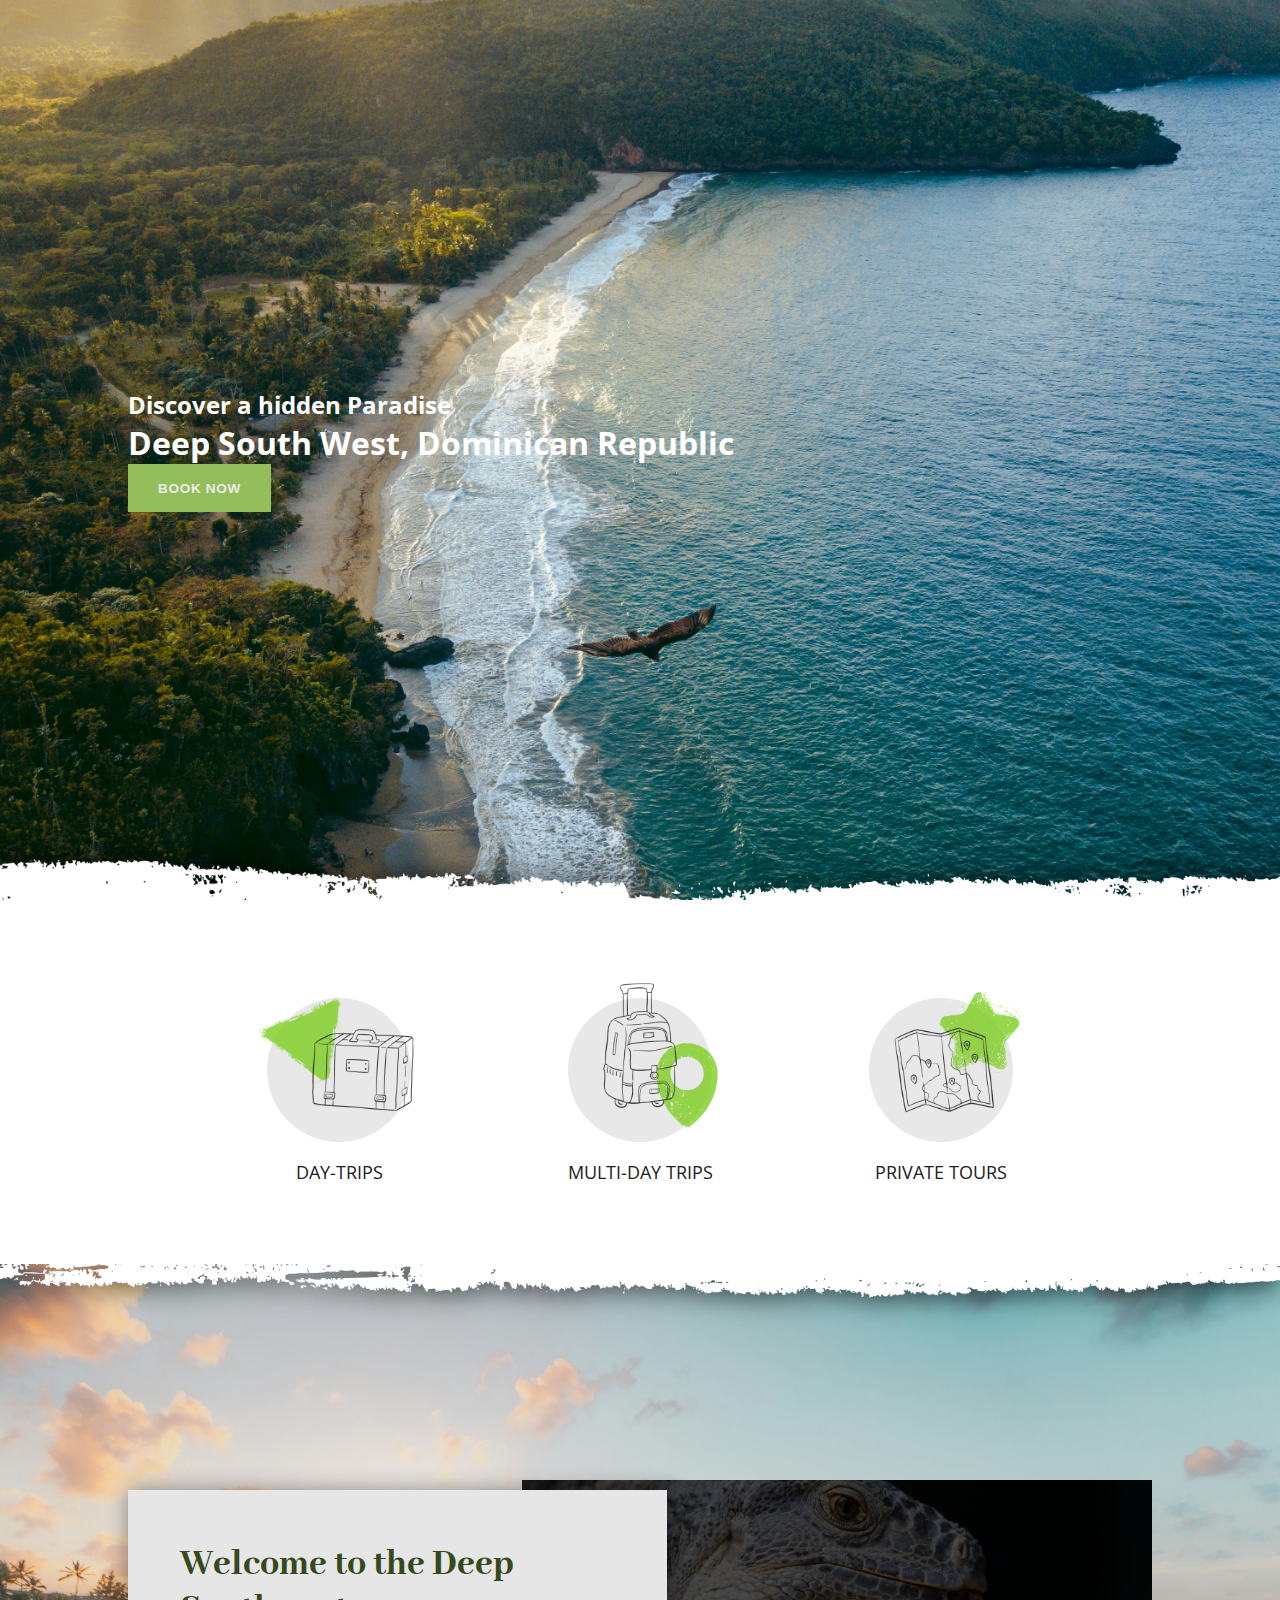
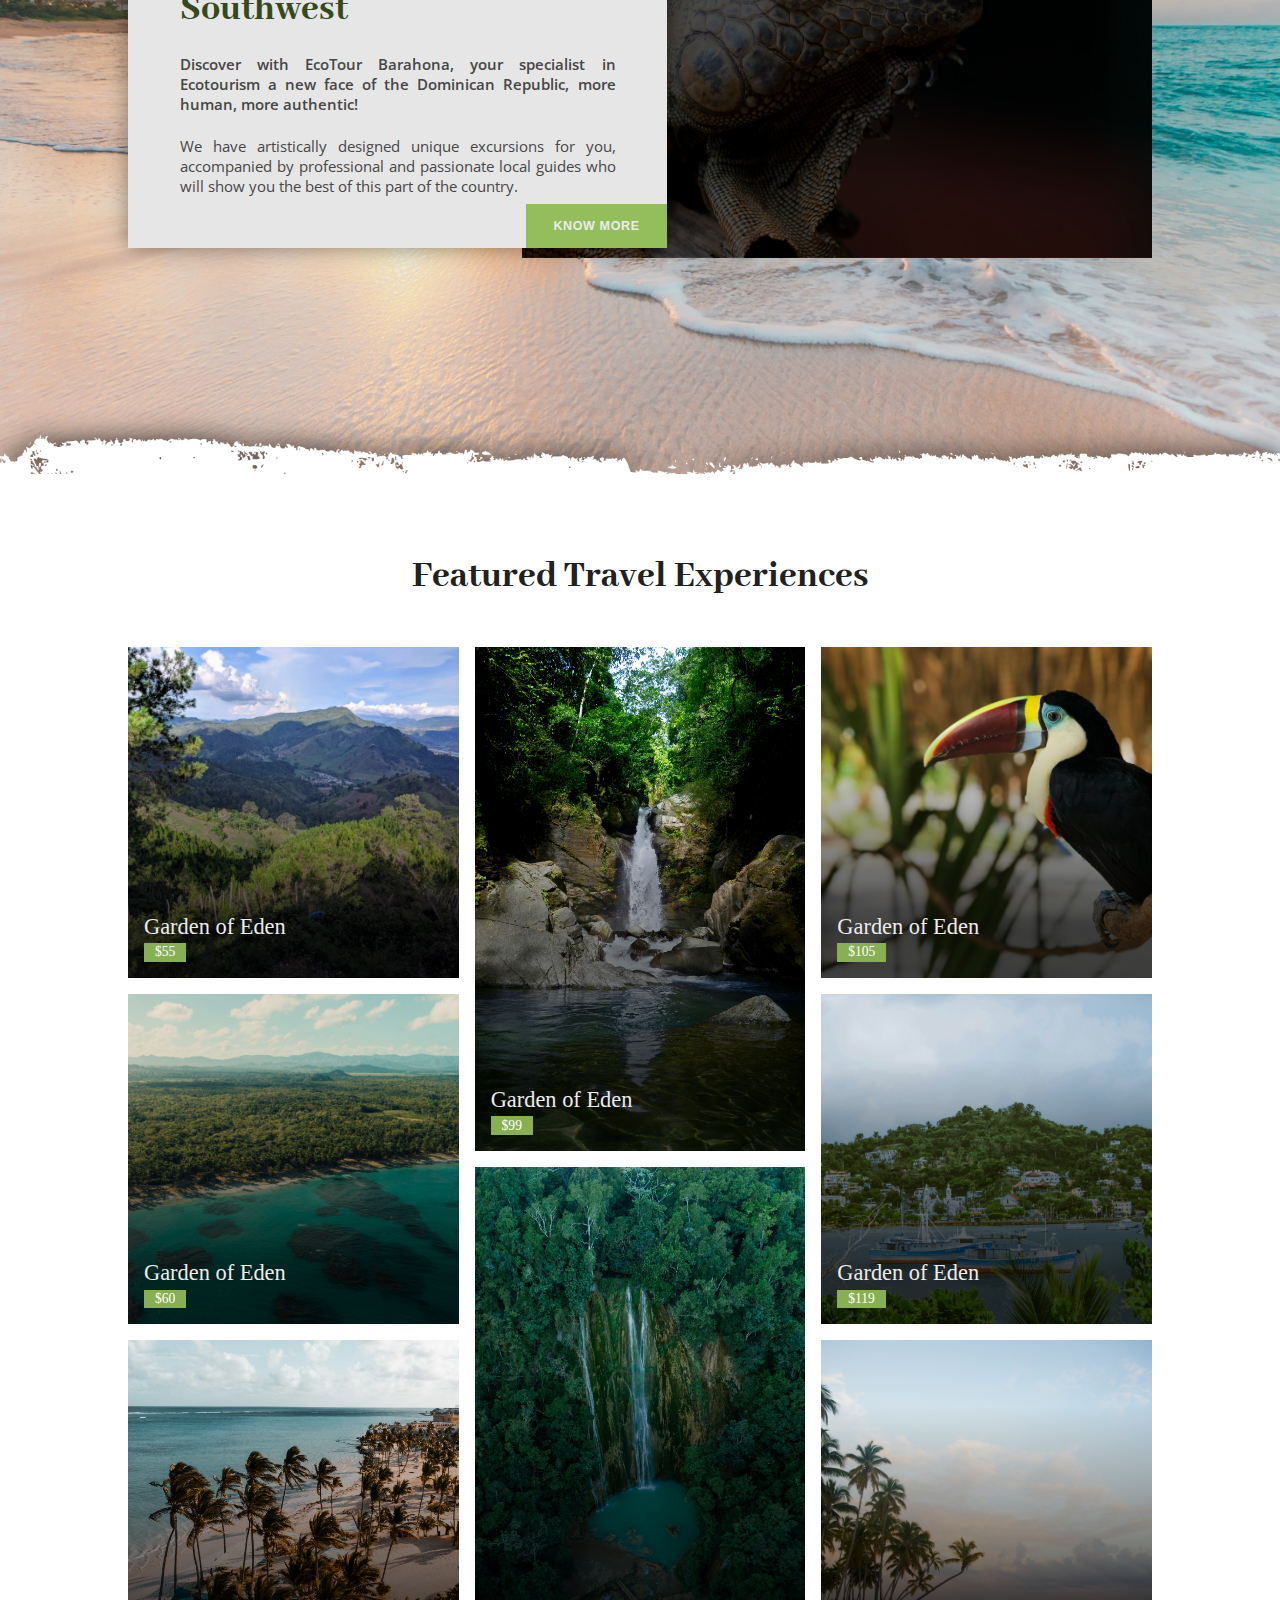
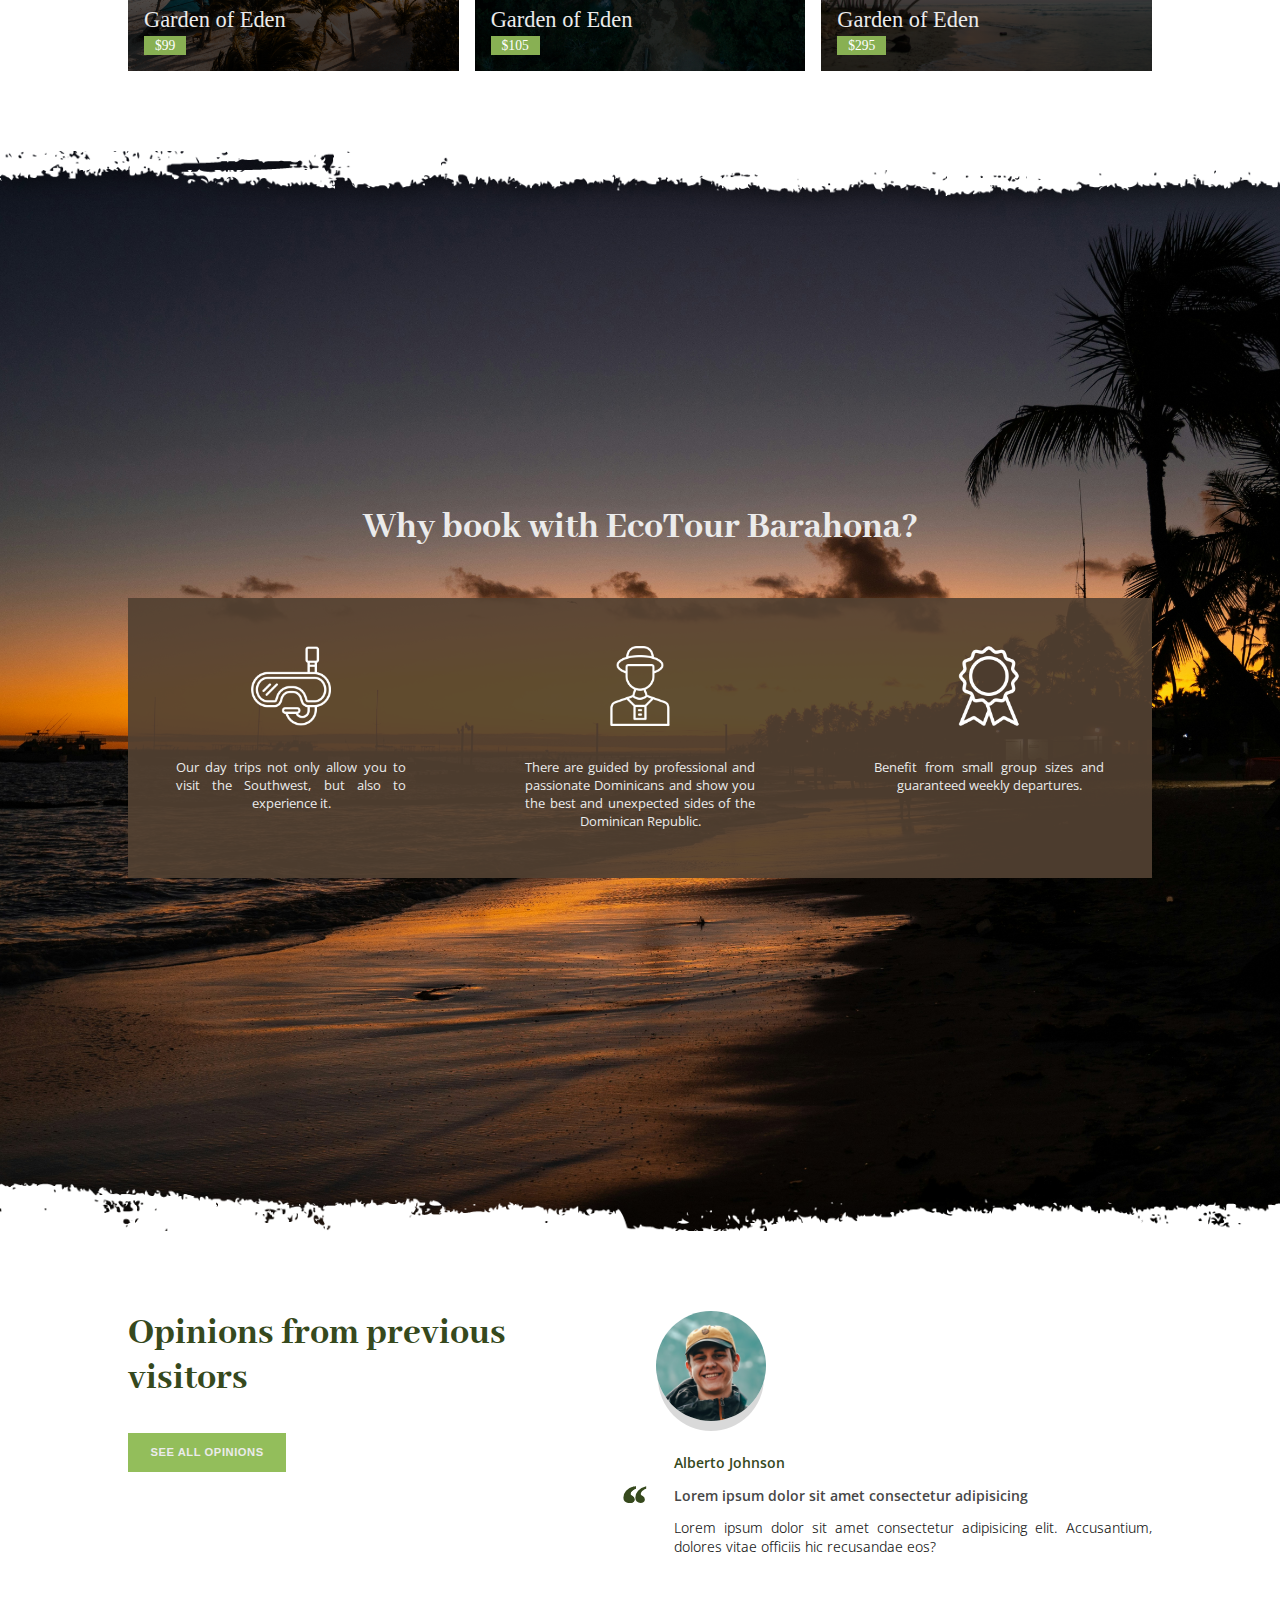
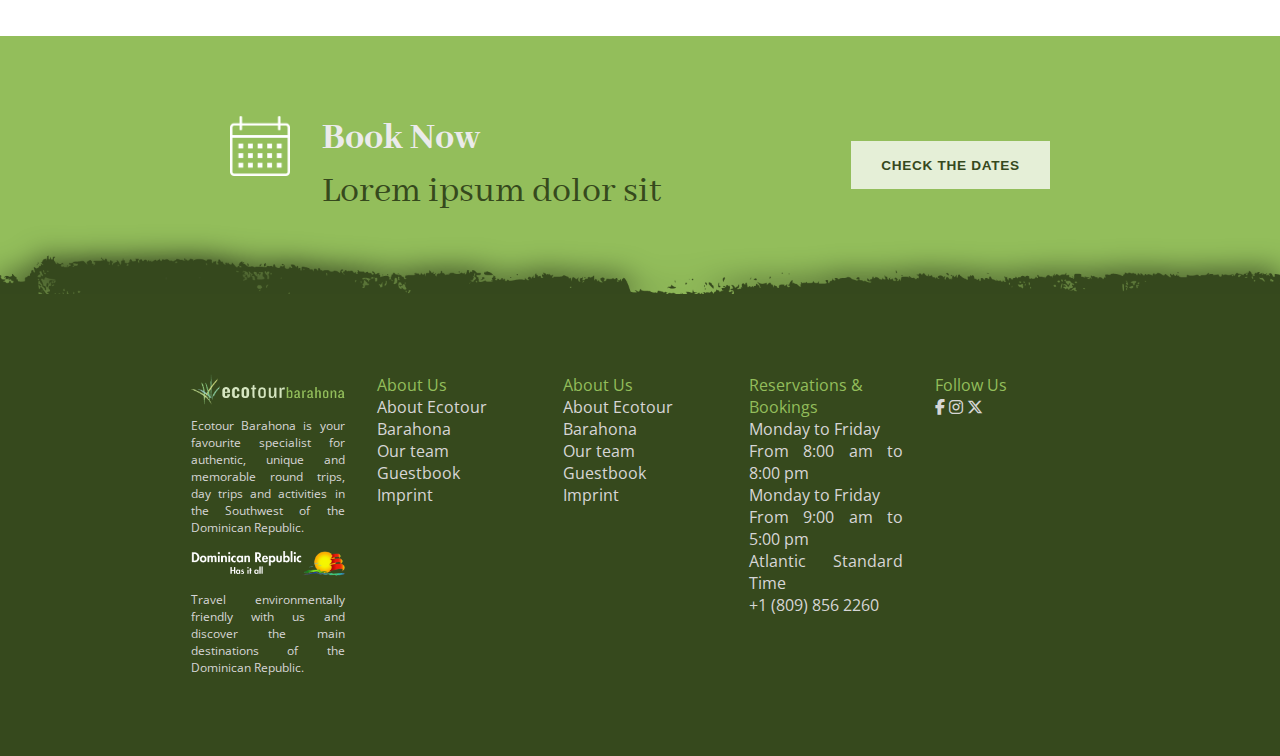
==== index.html @ 9166838f "Add entire project" ====
<!DOCTYPE html>
<html lang="en">

<head>
   <meta http-equiv="Content-Type" content="text/html;charset=UTF-8">
   <meta name="viewport" content="width=device-width, initial-scale=1.0">
   <meta http-equiv="X-UA-Compatible" content="IE=7">

   <title>Ecotour</title>

   <link rel="stylesheet" href="https://cdnjs.cloudflare.com/ajax/libs/font-awesome/6.5.1/css/all.min.css">
   <link rel="stylesheet" href="/main.css">
   <link rel="stylesheet" href="/index.css">
   <link rel="icon" href="/assets/favicon/favicon.ico" type="image/x-icon">
   <link rel="apple-touch-icon" href="/assets/favicon/apple-touch-icon.png">
   <script src="/main.js" defer=""></script>
   <script src="/videoPlayer.js" defer=""></script>
</head>

<body>
   <main>
      <section id="home">

         <div class="grunge-border btm"></div>

         <div class="page-title">
            <h2>Discover a hidden Paradise</h2>
            <h1>
               <span>Deep South West,</span>
               <span>Dominican Republic</span>
            </h1>
            <button class="btn">
               <span>Book Now</span>
            </button>
         </div>

      </section>
      <section id="trips">

         <div class="trips-container">
            <div class="trip-box">
               <img src="/images/home/tips/1.png" alt="">
               <p>Day-Trips</p>
            </div>
            <div class="trip-box">
               <img src="/images/home/tips/2.png" alt="">
               <p>Multi-day Trips</p>
            </div>

            <div class="trip-box">
               <img src="/images/home/tips/3.png" alt="">
               <p>Private tours</p>
            </div>
         </div>

      </section>
      <section id="about">

         <div class="grunge-border btm top"></div>

         <div class="about-container">
            <div class="about-content">
               <div class="section-title">
                  <h2>Welcome to the Deep Southwest</h2>
               </div>
               <p>
                  Discover with EcoTour Barahona, your specialist in Ecotourism a new face of the Dominican Republic,
                  more human, more authentic!
               </p>
               <p>
                  We have artistically designed unique excursions for you, accompanied by professional and passionate
                  local guides who will show you the best of this part of the country.
               </p>
               <button class="btn">
                  <span>Know More</span>

               </button>
            </div>

            <div class="about-video">
               <div class="about-video-wrapper">
                  <video src="/videos/about.mp4" id="about-video" poster="/images/home/about-cover.png" muted></video>
                  <div class="video-controls-wrapper">
                     <div class="video-controls">
                        <div class="play-btn-wrapper">
                           <i class="fa-solid fa-pause fa-play play-btn"></i>
                        </div>
                     </div>
                  </div>
               </div>
            </div>
         </div>

      </section>
      <section id="experiences">

         <div class="section-title">
            <h2>Featured Travel Experiences</h2>
         </div>

         <div class="experiences-container">
            <div class="row">
               <div class="experience-card">
                  <img src="/images/home/experiences/1.jpg" alt="">
                  <div class="content">
                     <p>Garden of Eden</p>
                     <span>$55</span>
                  </div>
               </div>
               <div class="experience-card">
                  <img src="/images/home/experiences/2.jpg" alt="">
                  <div class="content">
                     <p>Garden of Eden</p>
                     <span>$60</span>
                  </div>
               </div>
               <div class="experience-card">
                  <img src="/images/home/experiences/3.jpg" alt="">
                  <div class="content">
                     <p>Garden of Eden</p>
                     <span>$99</span>
                  </div>
               </div>
            </div>
            <div class="row">
               <div class="experience-card">
                  <img src="/images/home/experiences/4.jpg" alt="">
                  <div class="content">
                     <p>Garden of Eden</p>
                     <span>$99</span>
                  </div>
               </div>
               <div class="experience-card">
                  <img src="/images/home/experiences/5.jpg" alt="">
                  <div class="content">
                     <p>Garden of Eden</p>
                     <span>$105</span>
                  </div>
               </div>
            </div>
            <div class="row">
               <div class="experience-card">
                  <img src="/images/home/experiences/6.jpg" alt="">
                  <div class="content">
                     <p>Garden of Eden</p>
                     <span>$105</span>
                  </div>
               </div>
               <div class="experience-card">
                  <img src="/images/home/experiences/7.jpg" alt="">
                  <div class="content">
                     <p>Garden of Eden</p>
                     <span>$119</span>
                  </div>
               </div>
               <div class="experience-card">
                  <img src="/images/home/experiences/8.jpg" alt="">
                  <div class="content">
                     <p>Garden of Eden</p>
                     <span>$295</span>
                  </div>
               </div>
            </div>
         </div>

      </section>
      <section id="features">

         <div class="section-title">
            <h2>Why book with EcoTour Barahona?</h2>
         </div>

         <div class="grunge-border btm top"></div>

         <div class="features-container">
            <div class="feature-card">
               <img src="/images/home/features/1.png" alt="">
               <p>Our day trips not only allow you to visit the Southwest, but also to experience it.</p>
            </div>
            <div class="feature-card">
               <img src="/images/home/features/2.png" alt="">
               <p>There are guided by professional and passionate Dominicans and show you the best and unexpected sides
                  of the Dominican Republic.</p>
            </div>
            <div class="feature-card">
               <img src="/images/home/features/3.png" alt="">
               <p>Benefit from small group sizes and guaranteed weekly departures.</p>
            </div>
         </div>

      </section>
      <section id="opinions">

         <div class="opinions-container">
            <div class="row title">
               <div class="section-title">
                  <h2>Opinions from previous visitors</h2>
               </div>
               <button class="btn">
                  <span>See all opinions</span>

               </button>
            </div>
            <div class="row opinion">
               <img src="/images/home/profile.png" alt="">
               <div class="content">
                  <p class="name">Alberto Johnson</p>
                  <p class="title">Lorem ipsum dolor sit amet consectetur adipisicing</p>
                  <span>Lorem ipsum dolor sit amet consectetur adipisicing elit. Accusantium, dolores vitae officiis
                     hic recusandae eos?</span>
               </div>
            </div>
         </div>

      </section>
      <section id="book">

         <div class="grunge-border btm"></div>

         <div class="book-container">
            <div class="title">
               <img src="/images/home/calendar.png" alt="">
               <div class="section-title">
                  <h2>Book Now</h2>
                  <h2>Lorem ipsum dolor sit</h2>
               </div>
            </div>
            <button class="btn invert">
               <span>Check the dates</span>
            </button>
         </div>

      </section>
   </main>
   <footer>

      <div class="footer-wrapper">
         <div class="col general">
            <img src="/images/logo/full-light.png" alt="">
            <p>Ecotour Barahona is your favourite specialist for authentic, unique and memorable round trips, day trips
               and activities in the Southwest of the Dominican Republic.</p>
            <img src="/images/logo/dr-has-it-all.png" alt="">
            Travel environmentally friendly with us and discover the main destinations of the Dominican Republic.
         </div>
         <div class="col about-us">
            <div class="title">About Us</div>
            <p class="link">About Ecotour</p>
            <p class="link">Barahona</p>
            <p class="link">Our team</p>
            <p class="link">Guestbook</p>
            <p class="link">Imprint</p>
         </div>
         <div class="col custormer-service">
            <div class="title">About Us</div>
            <p class="link">About Ecotour</p>
            <p class="link">Barahona</p>
            <p class="link">Our team</p>
            <p class="link">Guestbook</p>
            <p class="link">Imprint</p>
         </div>
         <div class="col reservations">
            <div class="title">Reservations & Bookings</div>
            <div class="link">
               <p>Monday to Friday</p>
               <span>From 8:00 am to 8:00 pm</span>
            </div>
            <div class="link">
               <p>Monday to Friday</p>
               <span>From 9:00 am to 5:00 pm</span>
            </div>
            <div class="link">
               <p>Atlantic Standard Time</p>
               <span><i></i> +1 (809) 856 2260</span>
            </div>
         </div>
         <div class="col socials">
            <div class="title">Follow Us</div>
            <div class="socials-container">
               <i class="fa-brands fa-facebook-f"></i>
               <i class="fa-brands fa-instagram"></i>
               <i class="fa-brands fa-x-twitter"></i>
            </div>
         </div>
      </div>

   </footer>
</body>

</html
---- main.css ----
/* --------------------------------------------------
FONTS
-------------------------------------------------- */
@font-face {
   font-family: "AbhayaLibre";
   src: url("assets/fonts/abhaya-libre/AbhayaLibre-Regular.ttf") format("truetype");
   font-weight: 500;
   font-style: normal;
}
@font-face {
   font-family: "AbhayaLibre";
   src: url("assets/fonts/abhaya-libre/AbhayaLibre-Medium.ttf") format("truetype");
   font-weight: 600;
   font-style: normal;
}
@font-face {
   font-family: "AbhayaLibre";
   src: url("assets/fonts/abhaya-libre/AbhayaLibre-Bold.ttf") format("truetype");
   font-weight: 700;
   font-style: normal;
}
@font-face {
   font-family: "AbhayaLibre";
   src: url("assets/fonts/abhaya-libre/AbhayaLibre-ExtraBold.ttf") format("truetype");
   font-weight: 900;
   font-style: normal;
}
@font-face {
   font-family: "OpenSans";
   src: url("assets/fonts/OpenSans-VariableFont_wght.ttf") format("truetype");
}

/* --------------------------------------------------
ANIMATIONS
-------------------------------------------------- */
@keyframes thumbnailSlide {
   to {
      translate: 0 -100%;
   }
}

/* --------------------------------------------------
ROOT
-------------------------------------------------- */
:root {
   /* BASE COLORS */
   --clr-base-lt: hsl(0, 0%, 100%);
   --clr-base: rgb(230, 230, 230);
   --clr-base-dk: hsl(0, 0%, 18%);
   --clr-base-dkr: hsl(40, 4%, 10%);

   --clr-nav: hsla(0, 0%, 10%, 0.85);
   --clr-nav-alpha: hsl(0, 0%, 10%, 0.5);

   /* ACCENT COLORS */
   --clr-green-ltr: hsl(86, 43%, 89%);
   --clr-green-lt: hsl(86, 43%, 71%);
   --clr-green: hsl(86, 43%, 55%);
   --clr-green-dk: hsl(86, 43%, 34%);
   --clr-green-dkr: hsl(86, 43%, 20%);
   --clr-green-dkst: hsl(86, 35%, 7%);

   --clr-brown-ltr: hsl(28, 25%, 78%);
   --clr-brown-lt: hsl(28, 25%, 57%);
   --clr-brown: hsl(28, 25%, 48%);
   --clr-brown-dk: hsl(28, 25%, 26%);
   --clr-brown-dkr: hsl(28, 25%, 12%);

   /* SECTION BORDER FILTERS */

   /* FONT WEIGHTS */
   --f-thin: 200;
   --f-light: 400;
   --f-normal: 600;
   --f-medium: 800;
   --f-bold: 1000;

   /* FONT COLOR */
   --clr-f-100: hsl(0, 0%, 92%);
   --clr-f-300: hsl(0, 0%, 72%);
   --clr-f-500: hsl(0, 0%, 50%);
   --clr-f-700: hsl(0, 0%, 28%);
   --clr-f-900: hsl(0, 0%, 13%);
}

/* --------------------------------------------------
BASE STYLING
-------------------------------------------------- */
*,
*::before,
*::after {
   box-sizing: border-box;
   padding: 0;
   margin: 0;
   -webkit-tap-highlight-color: transparent;
}
*:focus-visible {
   outline: solid 2px var(--clr-green-dk);
   border-radius: 0.1em;
}
html {
   scroll-behavior: smooth;
}
body {
   position: relative;
   font-family: "OpenSans", sans-serif;
   color: var(--clr-f-900);
   background-color: var(--clr-base)-lt;
}
::-webkit-scrollbar {
   width: 18px;
   height: 18px;
   background-color: var(--clr-green-dkst);
}
::-webkit-scrollbar-thumb {
   border-radius: 7px;
   background-color: var(--clr-green-dk);
   border: 4px solid var(--clr-green-dkst);
   margin: 10em;
   
}
::-webkit-scrollbar-thumb:hover {
   background-color: color-mix(in srgb, var(--clr-green-dkr), var(--clr-green) 25%);
   cursor: grab;
}
::-webkit-scrollbar-thumb:active {
   background-color: color-mix(in srgb, var(--clr-green-dkr), var(--clr-green) 30%);
   cursor: grabbing;
}
section,
footer,
header {
   --bg-position: center;
   --bg-size: cover;
   --bg-repeat: no-repeat;
   position: relative;
   overflow: hidden;
   display: flex;
   flex-direction: column;
   align-items: center;
   gap: 3rem;
   padding: 5rem 8rem;
}
section::before {
   content: "";
   position: absolute;
   /* translate: 0 50%; */
   inset: 0;
   background-image: var(--bg-url);
   background-repeat: var(--bg-repeat);
   background-size: var(--bg-size);
   background-position: var(--bg-position);
   filter: var(--bg-filter);
   z-index: -2;
}
.section-title {
   font-family: "AbhayaLibre";
   display: flex;
   flex-direction: column;
   gap: 1ch;
   font-size: 1rem;
}
.section-title h2 {
   font-size: 2.4em;
   font-weight: 900;
   color: var(--clr-f-900);
}

.grunge-border {
   --shadow: drop-shadow(0 0px 15px hsla(0, 0%, 0%, 0.8));

   /* FILTER COLORS --> */
   --gb-base-lt: invert(100%) sepia(100%) saturate(0%) hue-rotate(288deg) brightness(102%) contrast(102%) var(--shadow);
   --gb-base: invert(100%) sepia(4%) saturate(1021%) hue-rotate(227deg) brightness(117%) contrast(80%) var(--shadow);

   --gb-green: invert(66%) sepia(34%) saturate(564%) hue-rotate(44deg) brightness(100%) contrast(86%) var(--shadow);
   --gb-green-dkr: invert(21%) sepia(70%) saturate(387%) hue-rotate(44deg) brightness(94%) contrast(90%) var(--shadow);
   /* FILTER COLORS <-- */

   --filter-top: var(--gb-base-lt);
   --filter-btm: var(--gb-base-lt);

   position: absolute;
   inset: 0;
   pointer-events: none;
   z-index: 1;
}
.grunge-border.top::after {
   content: "";
   position: absolute;
   inset: 0;
   background-image: url("images/grunge/top.png");
   filter: var(--filter-top);
   background-position: top;
   background-size: cover;
}
.grunge-border.btm::before {
   content: "";
   position: absolute;
   inset: 0;
   background-image: url("images/grunge/btm.png");
   filter: var(--filter-btm);
   background-position: bottom;
   background-size: cover;
}

@keyframes btn-ripple {
   60% {
      width: 215%;
      opacity: 1;
   }
   100% {
      opacity: 0;
      width: 235%;
   }
}

.btn {
   position: relative;
   padding: 1.2em 2.2em;
   font-size: 0.85em;
   width: fit-content;
   border: none;
   background-color: var(--clr-green);
   color: var(--clr-f-100);
   font-weight: var(--f-normal);
   text-transform: uppercase;
   letter-spacing: 0.05em;

   transition: 0.2s ease;
   overflow: clip;
   cursor: pointer;
   z-index: 1;

   span {
      pointer-events: none;
      user-select: none;
   }
}
.btn.invert {
   background-color: var(--clr-green-ltr);
   color: var(--clr-green-dkr);
}
.btn-ripple {
   position: absolute;
   inset: 0;
   pointer-events: none;
}
.btn-ripple .ripple {
   position: absolute;
   translate: -50% -50%;
   left: 0;
   top: 0;
   opacity: 0;
   background-image: radial-gradient(hsla(0, 0%, 100%, 0.35) 37%, hsla(0, 0%, 100%, 0.5));
   width: 0%;
   aspect-ratio: 1 / 1;
   border-radius: 50%;
   z-index: -1;
   animation: btn-ripple 0.5s ease-out;
}
.btn.invert .btn-ripple .ripple {
   background-image: radial-gradient(hsla(0, 0%, 0%, 0.12) 37%, hsla(0, 0%, 0%, 0.2));
}

.btn:hover {
   background-color: color-mix(in srgb, var(--clr-green), white 20%);
}
.btn.invert:hover {
   background-color: color-mix(in srgb, var(--clr-green-ltr), white 40%);
}

@keyframes parallaxY {
   from {
      transform: translateY(calc(var(--parallax-offset) * -100px));
   }
   to {
      transform: translateY(calc(var(--parallax-offset) * 100px));
   }
}
.parallax::before {
   --parallax-offset: 5;
   height: 100%;

   animation: parallaxY linear;
   animation-timeline: view();
   animation-range: entry cover;
}

/* --------------------------------------------------
BOOK SECTION
-------------------------------------------------- */
section#book {
   background-color: var(--clr-green);

   .grunge-border {
      --filter-top: var(--gb-green-dkr);
      --filter-btm: var(--gb-green-dkr);
   }
}

.book-container {
   --gap: 2em;
   font-size: 1rem;
   display: flex;
   width: 80%;
   justify-content: space-between;
   align-items: center;
   gap: var(--gap);
}
.book-container .title {
   display: flex;
   gap: var(--gap);

   img {
      height: 60px;
   }

   h2:nth-of-type(1) {
      color: var(--clr-f-100);
   }
   h2:nth-of-type(2) {
      color: var(--clr-green-dkr);
      font-weight: 500;
   }
}

/* --------------------------------------------------
FOOTER
-------------------------------------------------- */
footer {
   background-color: var(--clr-green-dkr);
}
.footer-wrapper {
   font-size: 1rem;
   display: grid;
   grid-template-columns: repeat(auto-fit, minmax(150px, 1fr));
   text-align: justify;
   gap: 2em;
   color: color-mix(in srgb, var(--clr-f-100), var(--clr-f-300) 40%);

   .col {
      width: fit-content;
      flex-basis: 100%;
   }

   img {
      width: 100%;
   }
}

.footer-wrapper .col.general {
   display: flex;
   flex-direction: column;
   font-size: 0.75em;
   gap: 1em;
}
.footer-wrapper .title {
   color: var(--clr-green);
   text-align: left;
}
---- index.css ----
/* --------------------------------------------------
HOME SECTION
-------------------------------------------------- */
section#home {
   color: white;
   --bg-url: url("/images/home/home.jpg");
   --bg-repeat: repeat;
   --bg-size: cover;
   min-height: 100svh;
   justify-content: center;
   align-items: flex-start;
}

.trips-container {
   display: flex;
   width: 100%;
   justify-content: space-evenly;
}
.trip-box {
   font-size: 1rem;
   display: flex;
   flex-direction: column;
   align-items: center;
}
.trip-box img {
   width: 180px;
}
.trip-box p {
   font-size: 1.1em;
   text-transform: uppercase;
   font-weight: var(--f-light);
}

/* --------------------------------------------------
ABOUT SECTION
-------------------------------------------------- */
section#about {
   --bg-url: url("/images/home/about.jpg");
   --bg-repeat: repeat;
   --bg-size: cover;
   min-height: 90svh;
   justify-content: center;
}

.about-container {
   font-size: 0.92rem;
   display: flex;
}

.about-content {
   position: relative;
   background-color: var(--clr-base);
   padding: 3.5em;
   flex-basis: 100%;
   z-index: 1;
   display: flex;
   flex-direction: column;
   gap: 1.5em;
   box-shadow: 0 0 20px hsla(0, 0%, 0%, 0.4);

   .section-title h2 {
      color: var(--clr-green-dkr);
   }

   p:nth-of-type(1) {
      font-weight: var(--f-normal);
      color: var(--clr-f-700);
      text-align: justify;
   }
   p:nth-of-type(2) {
      font-weight: var(--f-light);
      color: var(--clr-f-700);
      text-align: justify;
   }

   button {
      position: absolute;
      bottom: 0;
      right: 0;
   }
}

.about-video {
   position: relative;
   width: 100%;
   flex-basis: 100%;
}
.about-video-wrapper {
   font-size: 1rem;
   position: absolute;
   right: 0;
   top: 50%;
   translate: 0 -50%;
   width: 130%;
   aspect-ratio: 15 / 9;
   max-height: 450px;
   overflow: hidden;
}
.about-video-wrapper video {
   display: block;
   width: 100%;
   height: 100%;
   object-fit: cover;
}
.video-controls-wrapper {
   position: absolute;
   inset: 0;
}
.video-controls {
   width: 100%;
   height: 100%;
   transition: 0.4s ease;
}
.video-controls.hidden {
   opacity: 0;
   display: none;
}

@keyframes play-btn {
   100% {
      opacity: 1;
   }
}
.about-video-wrapper .play-btn-wrapper {
   position: absolute;
   top: 0;
   left: 0;
   width: 100%;
   height: 100%;
   display: grid;
   place-items: center;

   transition: 0.2s ease;
}
.about-video-wrapper .play-btn {
   text-align: center;
   vertical-align: middle;

   /* border: solid 1px red; */
   font-size: 2.5em;
   color: hsla(0, 0%, 90%, 0.9);
   border-radius: 50%;
   opacity: 0;

   cursor: pointer;
   transition: 0.3s ease;
   animation: play-btn 1s ease forwards;
}
.about-video-wrapper .play-btn:hover {
   scale: 1.08;
}
.about-video-wrapper .play-btn:active {
   scale: 0.9;
}
.about-video-wrapper .play-btn-wrapper:has(.play-btn.fa-play),
.about-video-wrapper .play-btn-wrapper:has(.play-btn.fa-arrow-rotate-left) {
   background-color: hsla(0, 0%, 0%, 0.7);
}
@keyframes play-btn-fade {
   from {
      opacity: 0.2;
      scale: 0.5;
   }
   to {
      opacity: 1;
      scale: 1;
   }
}

/* --------------------------------------------------
FEATURED EXPERIENCES SECTION
-------------------------------------------------- */
.experiences-container {
   --gap: 1em;
   font-size: 1rem;
   display: flex;
   gap: var(--gap);
   width: 100%;

   .row {
      display: flex;
      flex-direction: column;
      flex-basis: 50%;
      gap: var(--gap);
   }
}
.experience-card {
   position: relative;
   display: flex;
   align-items: flex-end;
   height: 100%;
   aspect-ratio: 1 / 1;
   border-image: linear-gradient(hsla(0, 0%, 0%, 0) 20%, hsla(0, 0%, 0%, 0.75) 85%) fill 1;
   color: var(--clr-f-100);
   transition: 0.3s ease-out;

   img {
      position: absolute;
      width: 100%;
      height: 100%;
      object-fit: cover;
      z-index: -1;
   }
}
.experience-card:hover {
   border-image: linear-gradient(hsla(0, 0%, 0%, 0.85) 20%, hsla(0, 0%, 0%, 0.85) 85%) fill 1;
}
.experience-card .content {
   font-family: "Abhaya";
   padding: 1em;
   display: flex;
   flex-direction: column;
   align-items: flex-start;
   gap: 0.2em;

   p {
      font-size: 1.4em;
   }

   span {
      padding: 0.1em 0.8em;
      font-size: 0.85em;
      color: white;
      background-color: color-mix(in srgb, var(--clr-green), var(--clr-green-dk) 20%);
   }
}

/* --------------------------------------------------
FEATURES SECTION
-------------------------------------------------- */
section#features {
   --bg-url: url("/images/home/features.jpg");
   --bg-repeat: repeat;
   --bg-size: cover;
   min-height: 120svh;
   justify-content: center;

   .section-title h2 {
      color: var(--clr-f-100);
   }
}

.features-container {
   --gap: 3em;
   width: 100%;
   font-size: 1rem;
   display: flex;
   justify-content: space-between;
   gap: var(--gap);
   padding: var(--gap);
   background-color: color-mix(in srgb, var(--clr-brown-dk), transparent 8%);
}
.feature-card {
   max-width: 230px;
   display: flex;
   flex-direction: column;
   align-items: center;
   gap: 2em;

   text-align: justify;
   text-align-last: center;
   color: var(--clr-f-100);

   img {
      width: 80px;
   }
   p {
      font-size: 0.8em;
   }
}

/* --------------------------------------------------
OPINIONS SECTION
-------------------------------------------------- */
.opinions-container {
   --gap: 2em;
   width: 100%;
   display: flex;
   justify-content: space-between;
   gap: var(--gap);

   .row {
      flex-basis: 50%;
      display: flex;
      flex-direction: column;
      align-items: flex-start;
      gap: var(--gap);
   }
   h2 {
      color: var(--clr-green-dkr);
   }
}
.opinions-container .title {
   .btn {
      font-size: 0.7rem;
      padding-inline: 2em;
   }
}
.opinions-container .opinion {
   img {
      width: 110px;
      border-radius: 50%;
      box-shadow: 0 12px 0 -2px hsla(0, 0%, 0%, 0.15);
   }

   .content {
      --quote-space: 1.3em;
      display: flex;
      flex-direction: column;
      position: relative;
      padding-left: var(--quote-space);
      gap: 1em;
      font-size: 0.85em;
      text-align: justify;

      .name {
         color: var(--clr-green-dkr);
         font-weight: 600;
      }

      .title {
         color: var(--clr-f-900);
         font-weight: 600;
         color: var(--clr-f-700);
      }

      span {
         font-weight: 350;
      }

      ::before {
         content: open-quote;
         font-size: 4em;
         font-family: "Abhaya";
         font-weight: 900;
         color: var(--clr-green-dkr);
         position: absolute;
         left: calc(var(--quote-space) * -1 / 2);
         top: 50%;
         translate: 0 -50%;
      }
   }
}
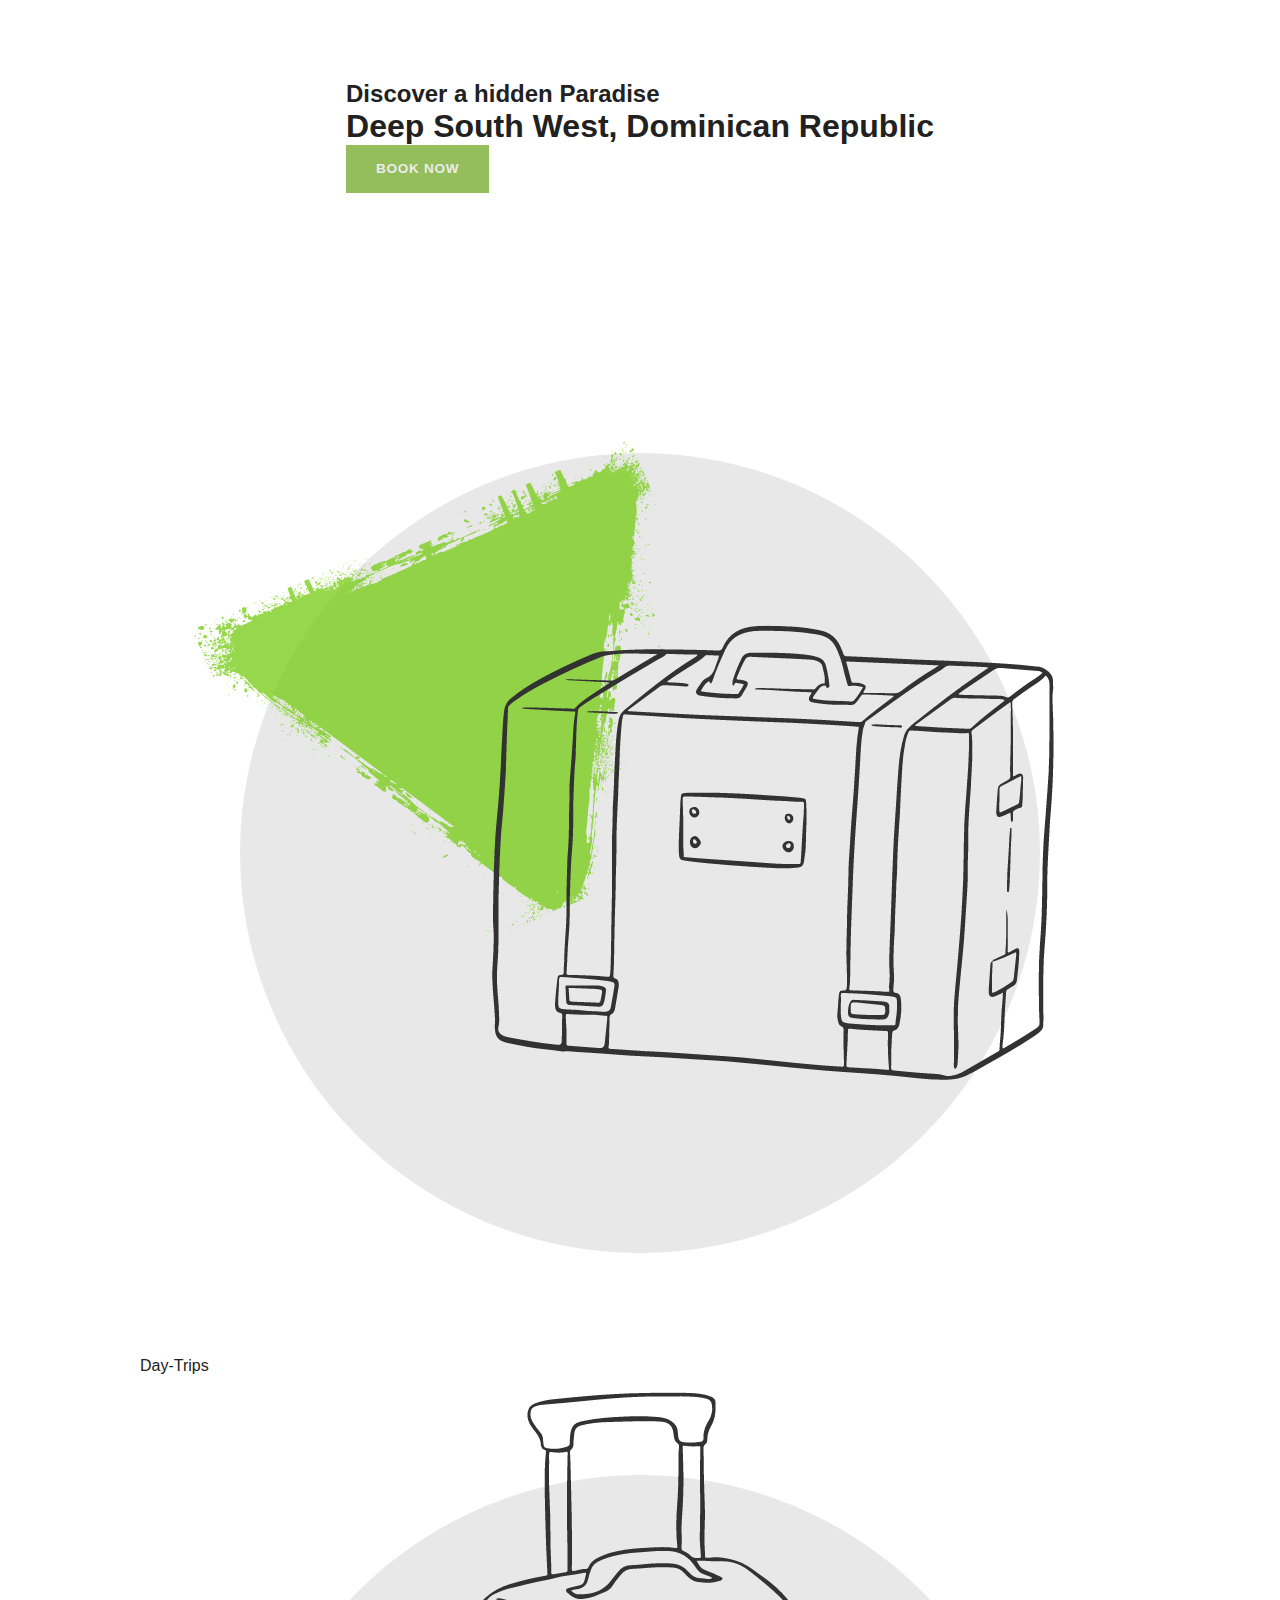
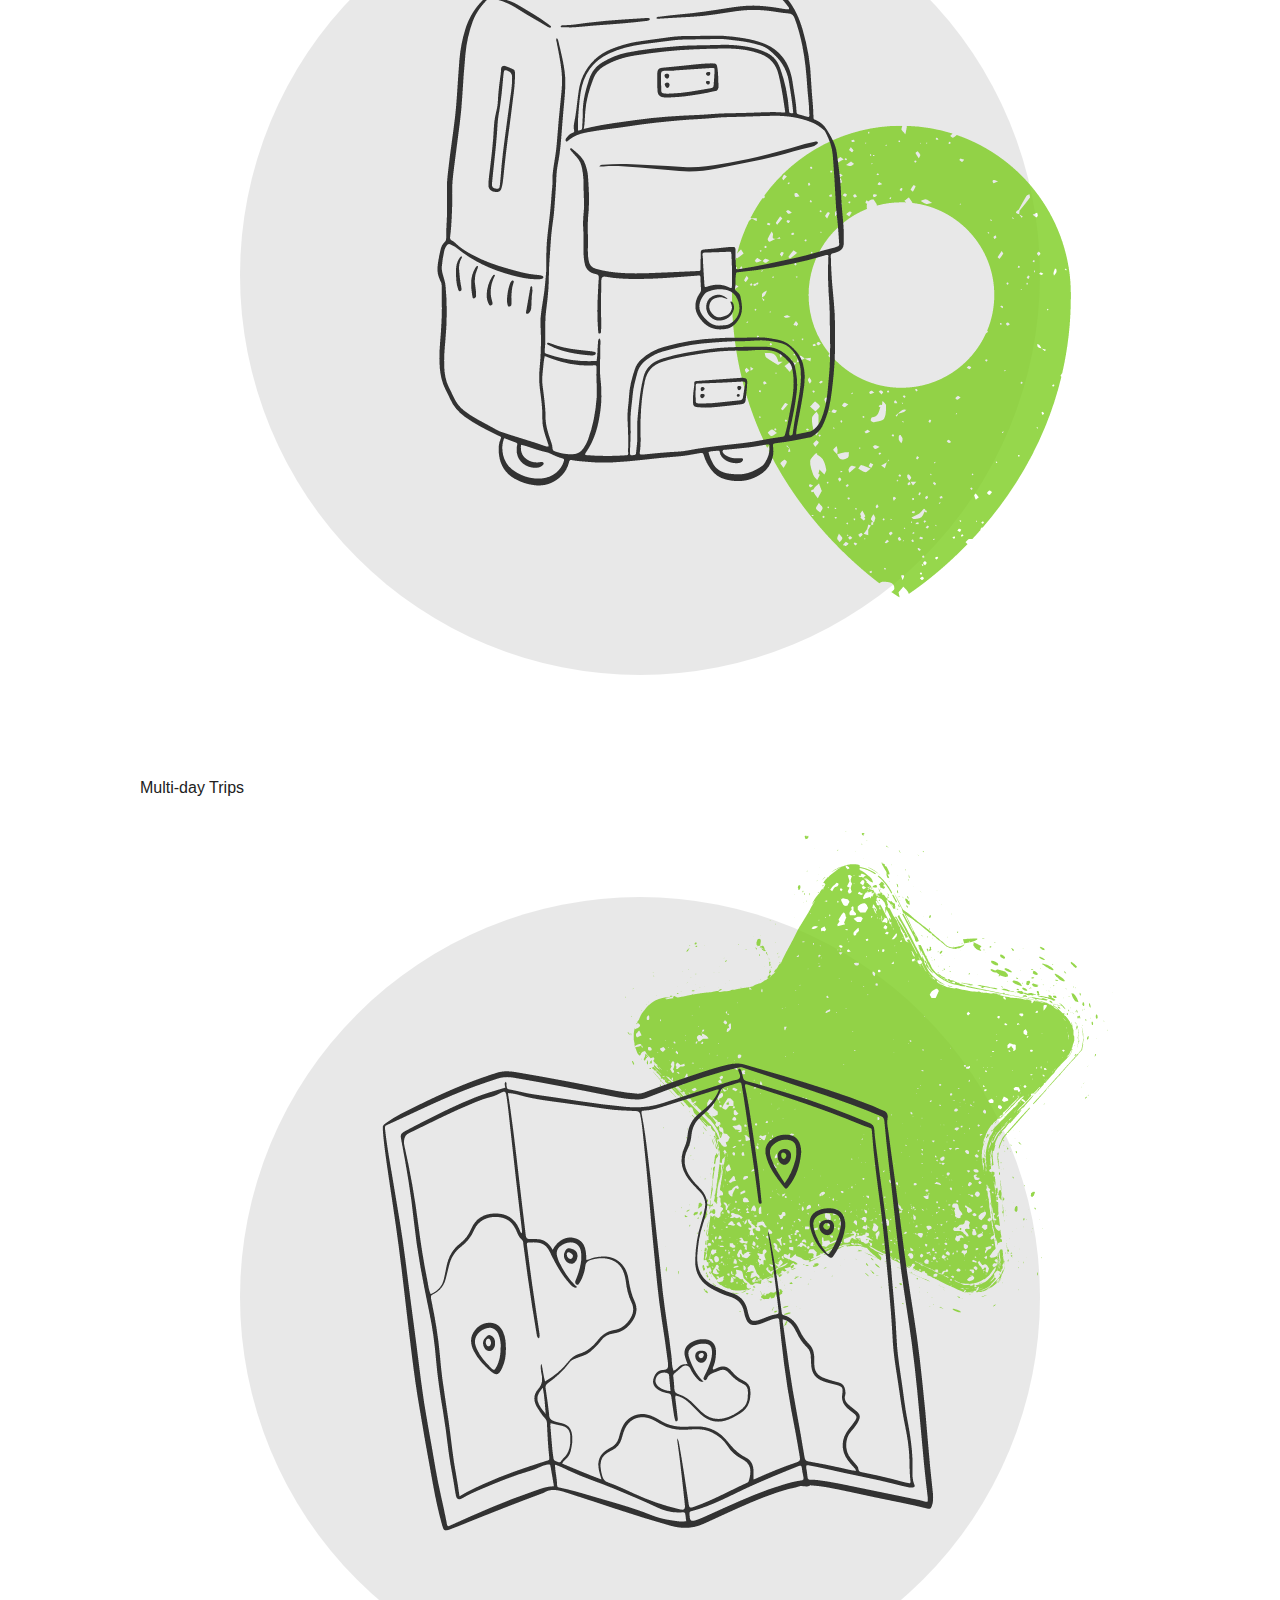
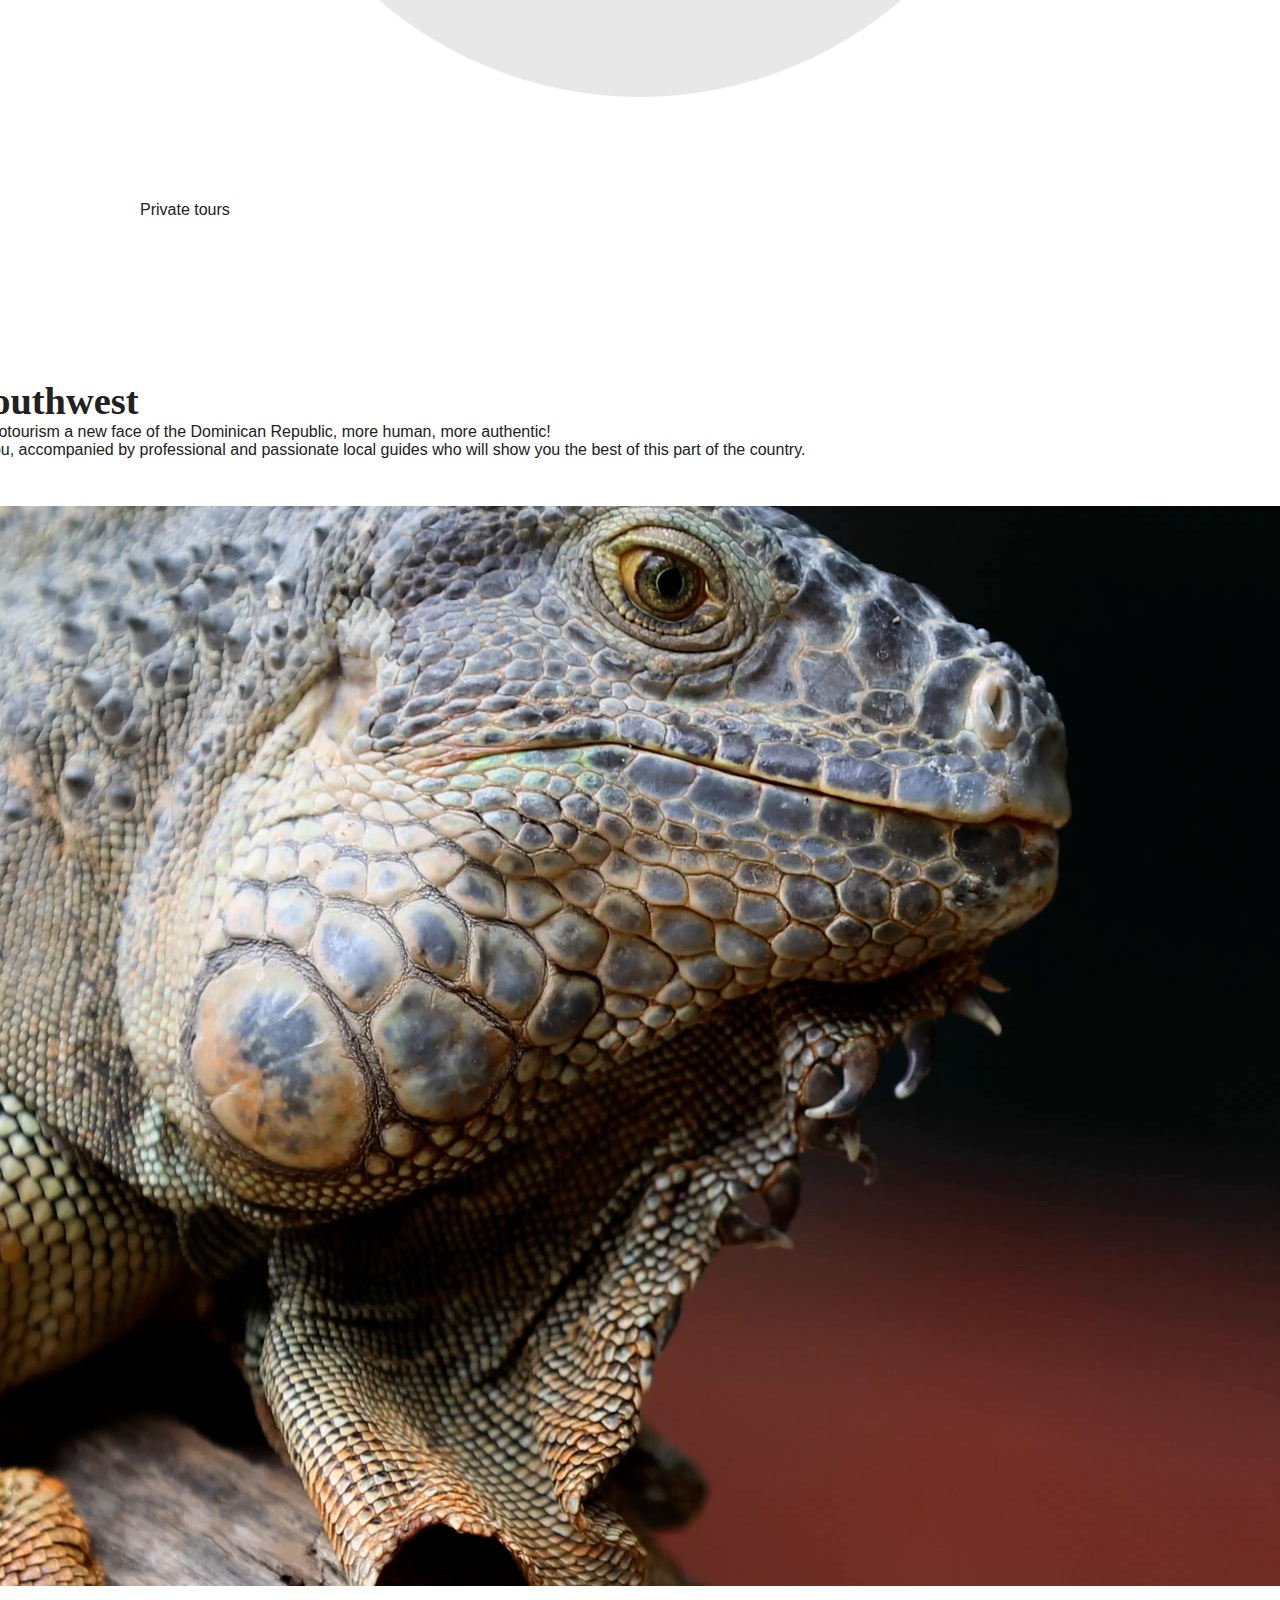
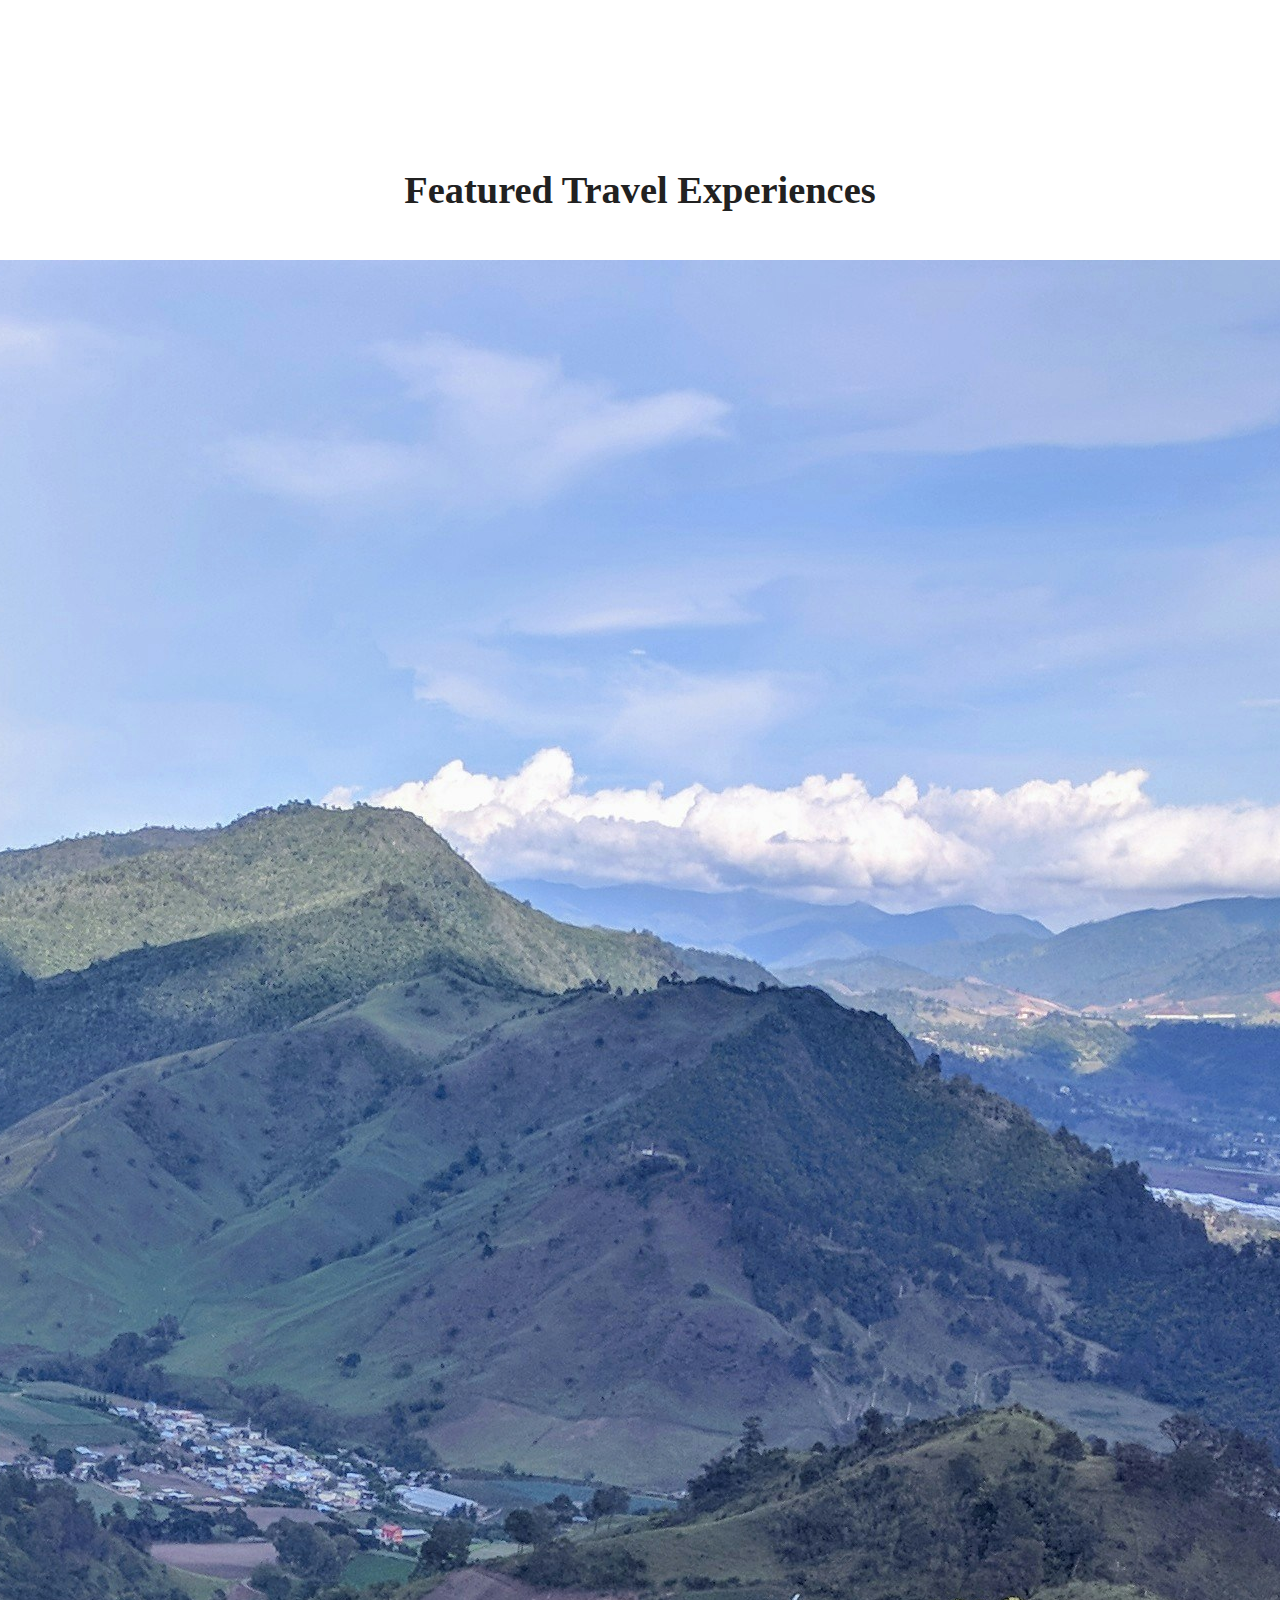
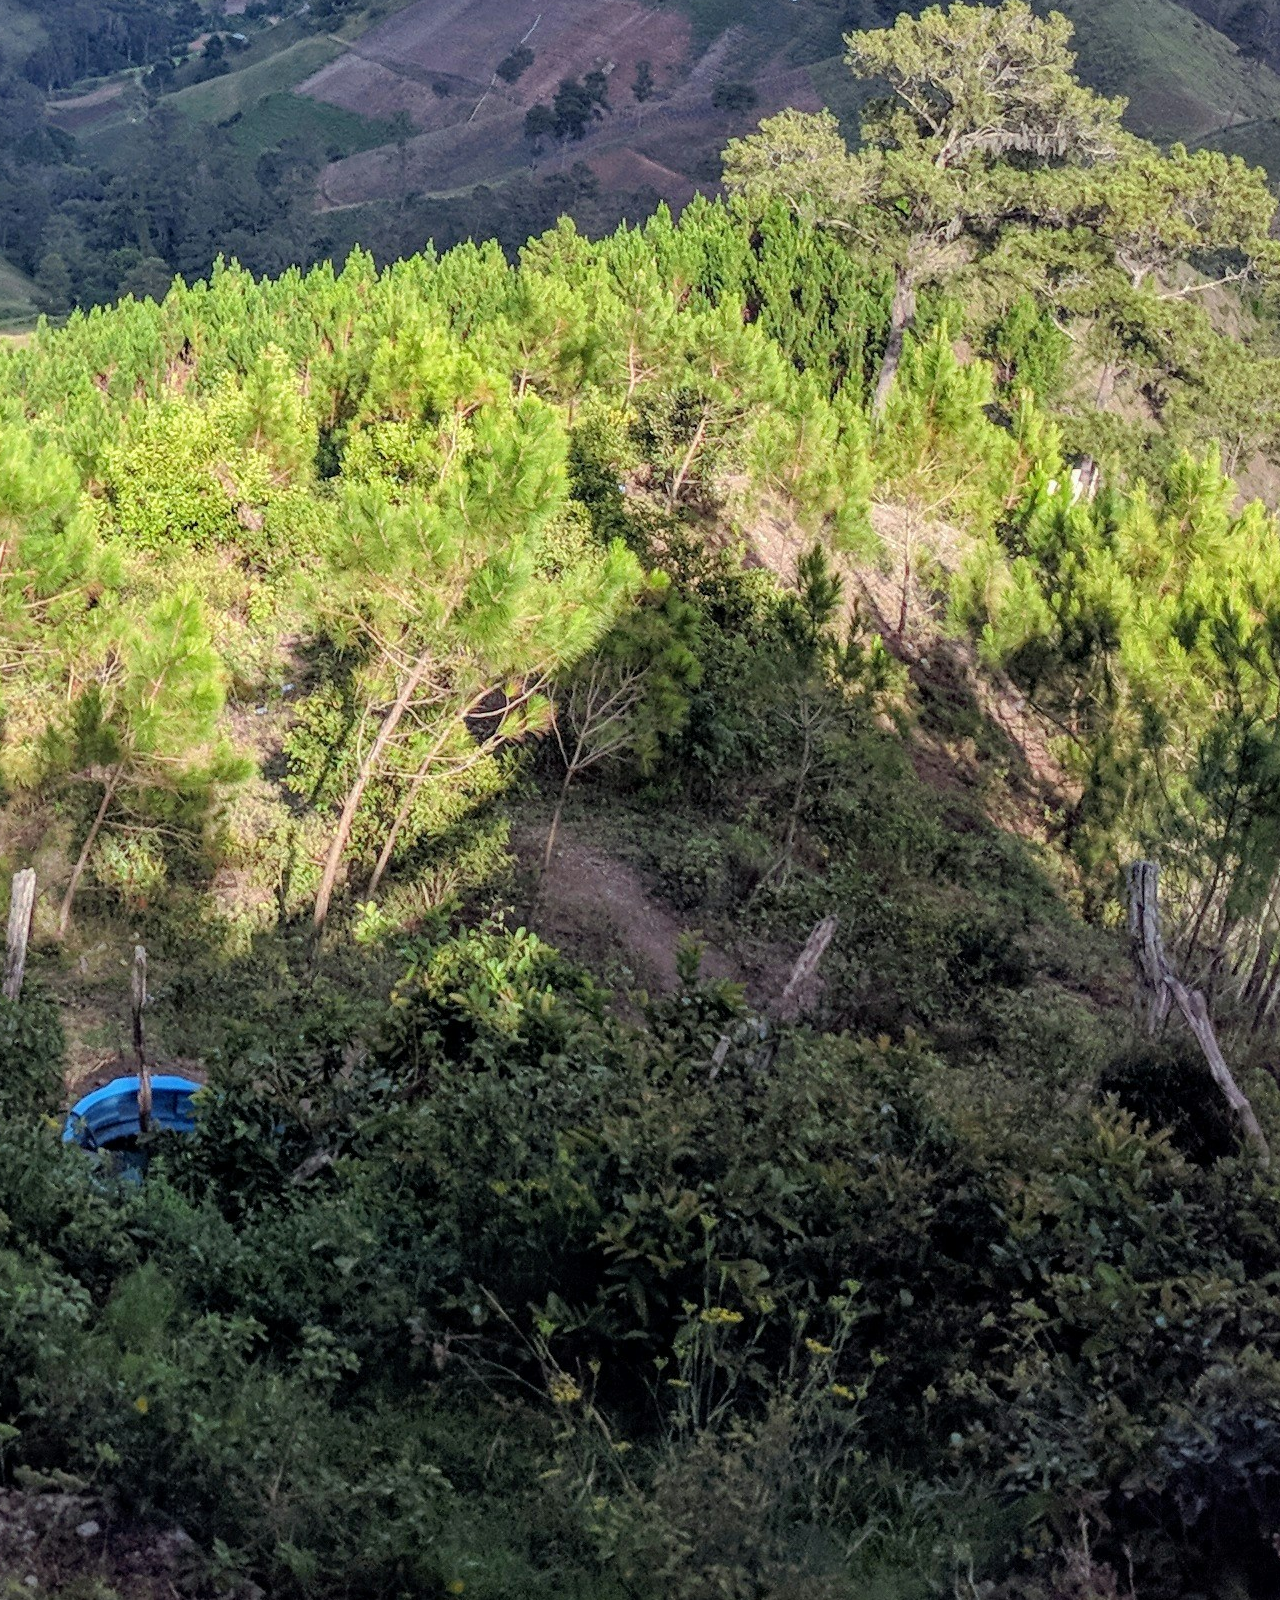
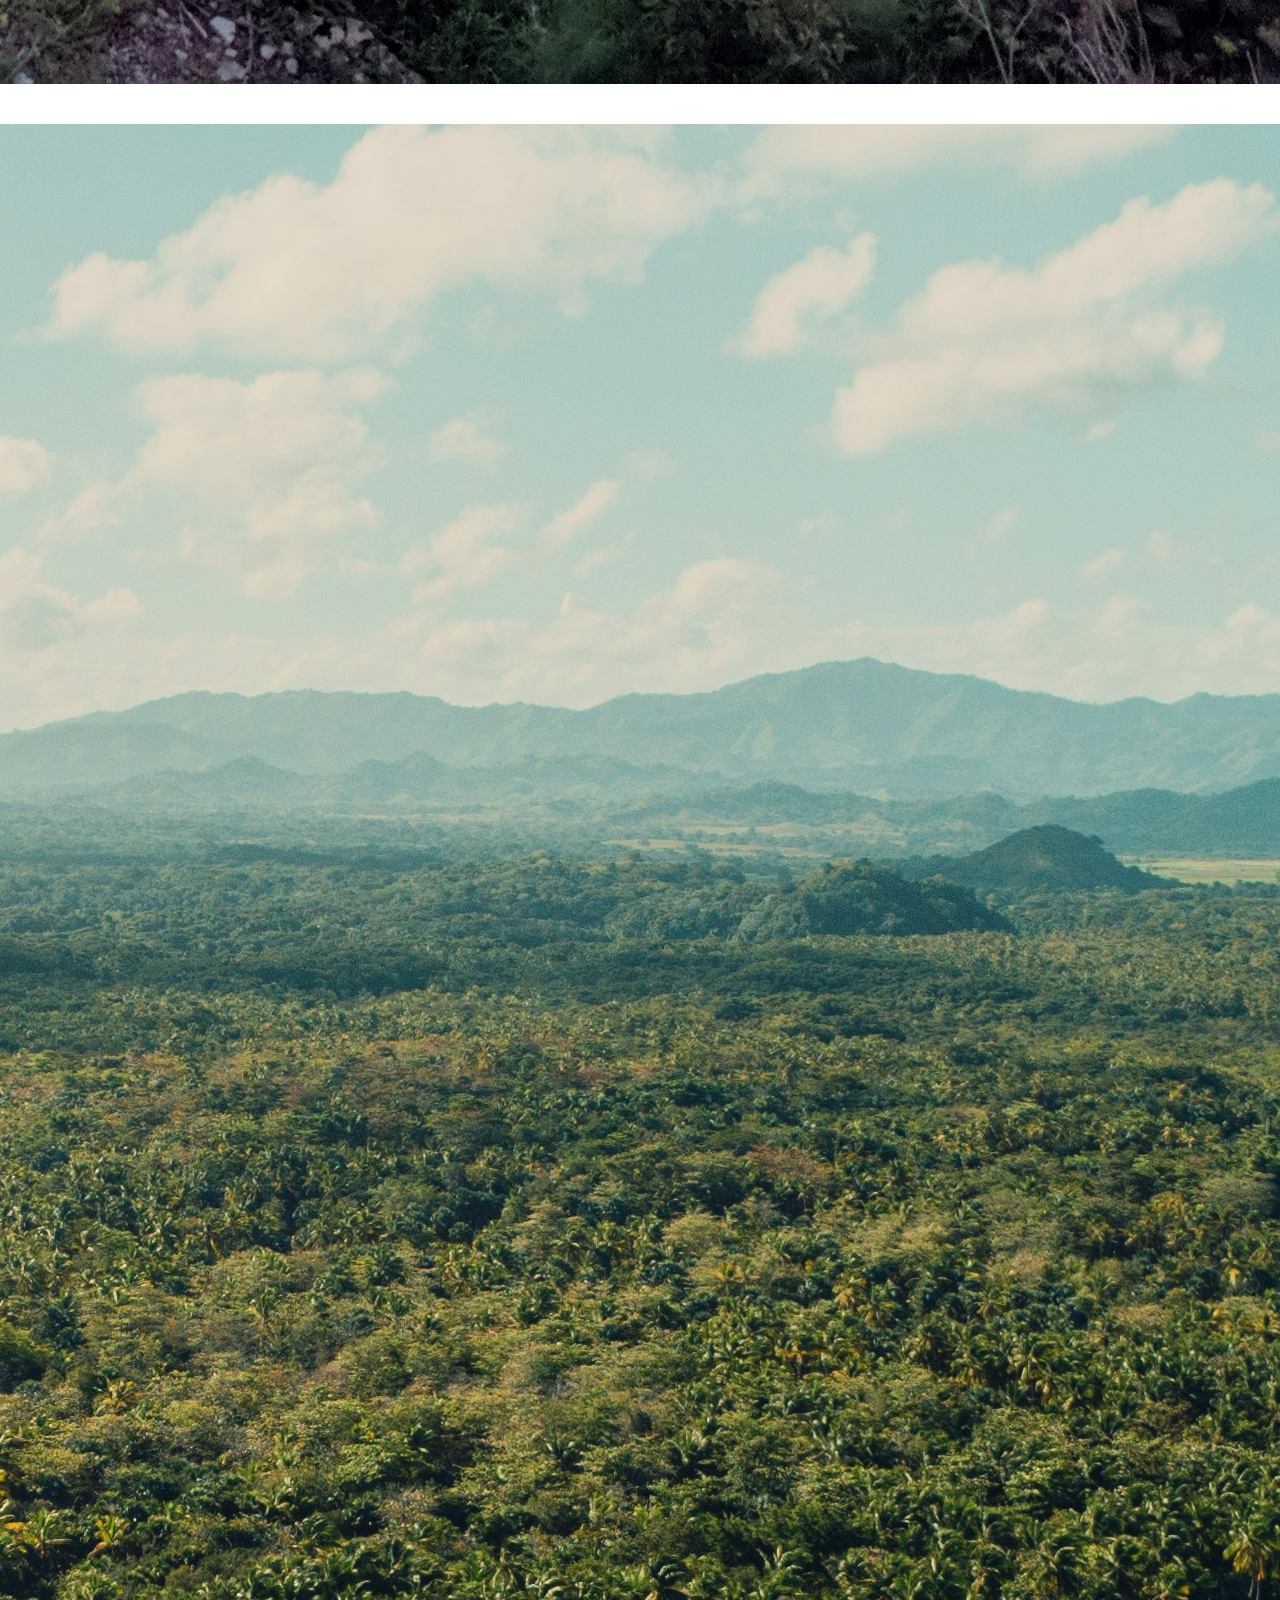
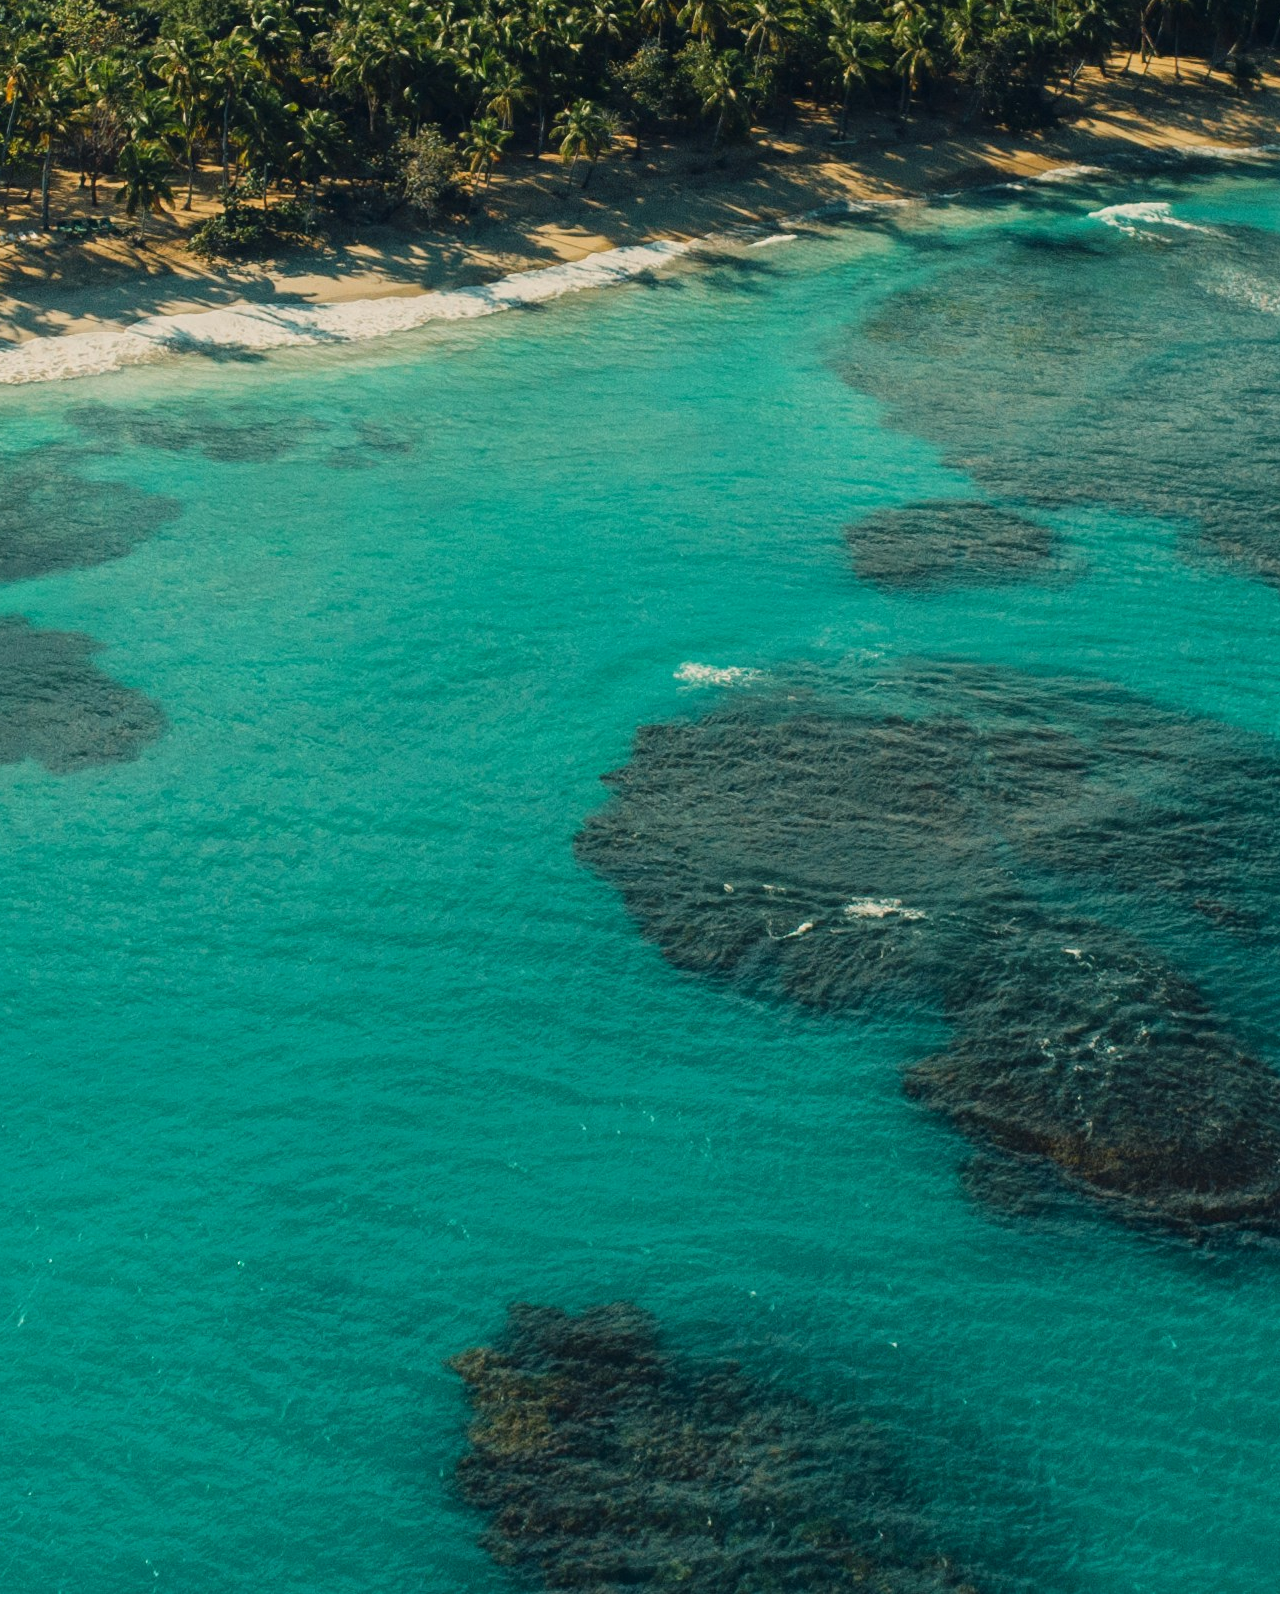
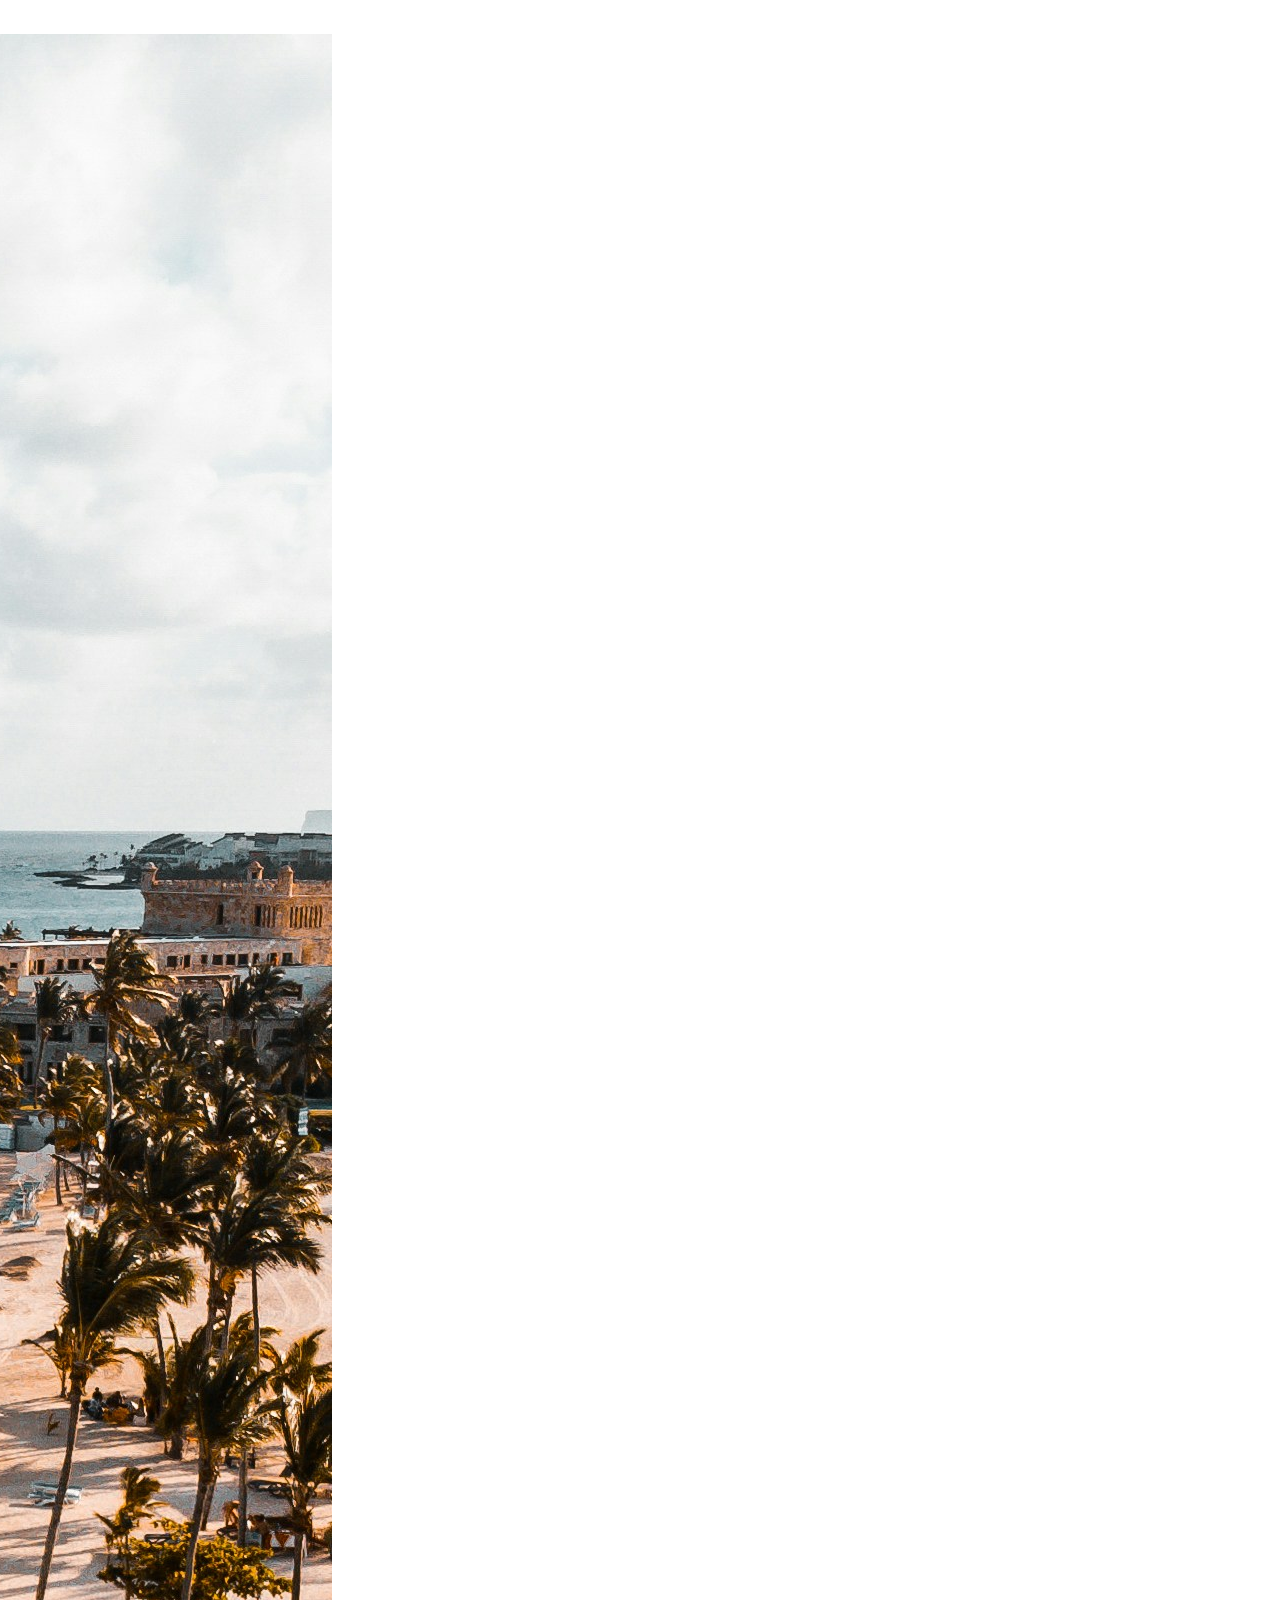
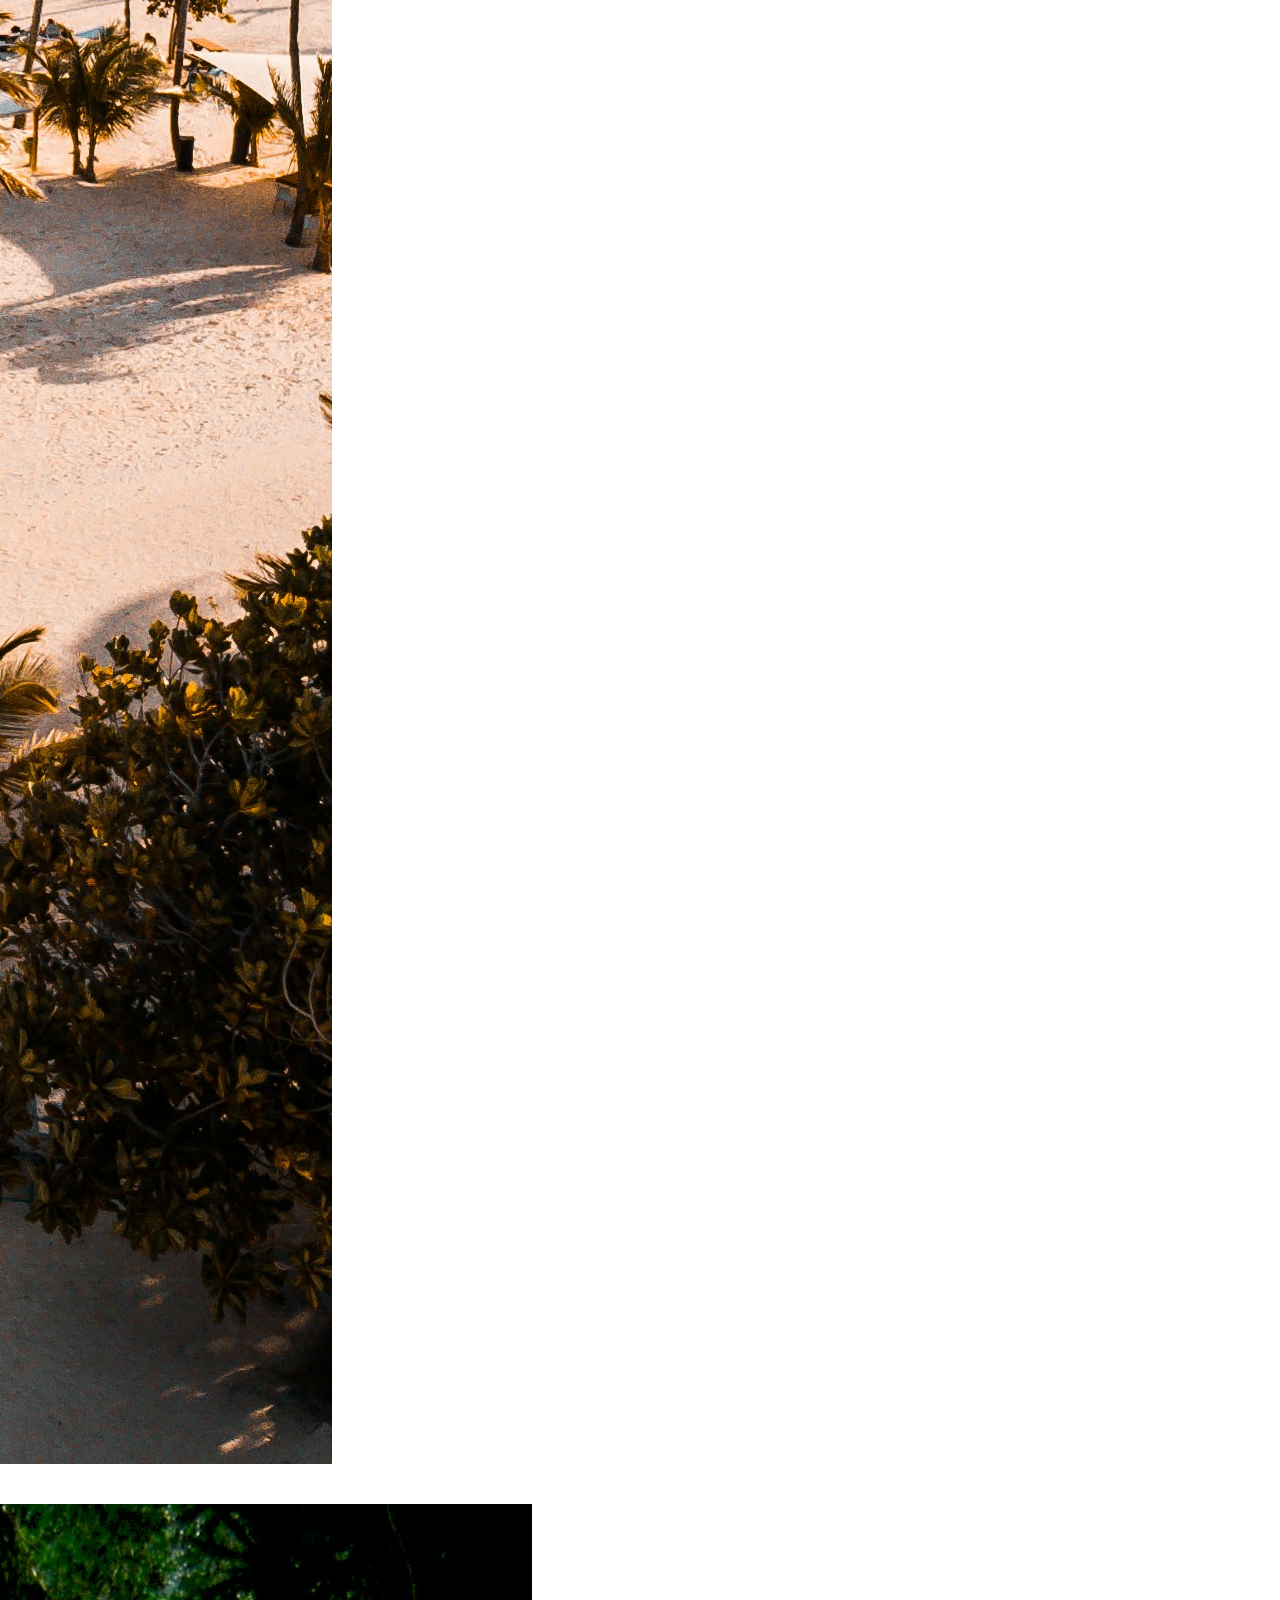
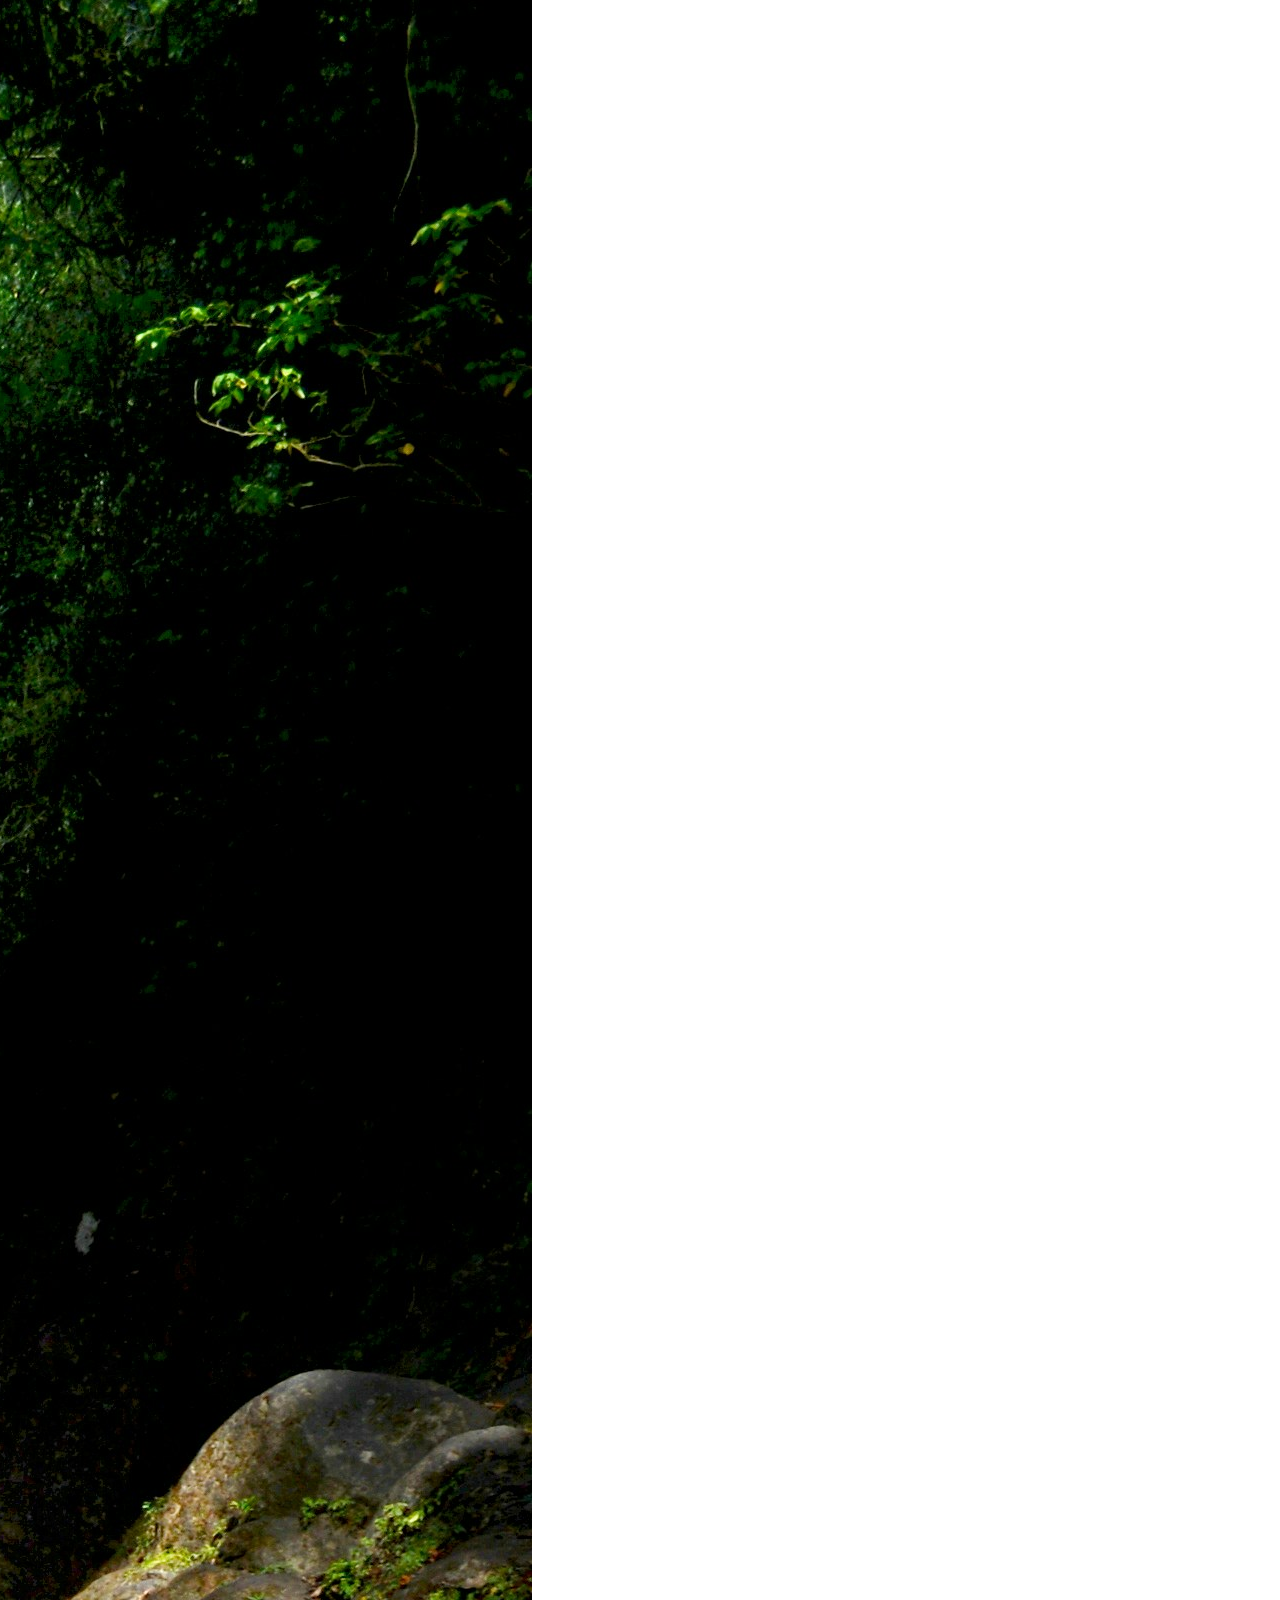
==== commit cbcca17d: "Update file structure" ====
--- a/index.html
+++ b/index.html
@@ -9,12 +9,12 @@
    <title>Ecotour</title>
 
    <link rel="stylesheet" href="https://cdnjs.cloudflare.com/ajax/libs/font-awesome/6.5.1/css/all.min.css">
-   <link rel="stylesheet" href="/main.css">
-   <link rel="stylesheet" href="/index.css">
-   <link rel="icon" href="/assets/favicon/favicon.ico" type="image/x-icon">
-   <link rel="apple-touch-icon" href="/assets/favicon/apple-touch-icon.png">
-   <script src="/main.js" defer=""></script>
-   <script src="/videoPlayer.js" defer=""></script>
+   <link rel="stylesheet" href="/src/styles/main.css">
+   <link rel="stylesheet" href="/src/styes/index.css">
+   <link rel="icon" href="/public/assets/favicon/favicon.ico" type="image/x-icon">
+   <link rel="apple-touch-icon" href="/public/assets/favicon/apple-touch-icon.png">
+   <script src="/src/scripts/main.js" defer=""></script>
+   <script src="/src/scripts/videoPlayer.js" defer=""></script>
 </head>
 
 <body>
--- a/src/styles/main.css
+++ b/src/styles/main.css
@@ -0,0 +1,363 @@
+/* --------------------------------------------------
+FONTS
+-------------------------------------------------- */
+@font-face {
+   font-family: "AbhayaLibre";
+   src: url("assets/fonts/abhaya-libre/AbhayaLibre-Regular.ttf") format("truetype");
+   font-weight: 500;
+   font-style: normal;
+}
+@font-face {
+   font-family: "AbhayaLibre";
+   src: url("assets/fonts/abhaya-libre/AbhayaLibre-Medium.ttf") format("truetype");
+   font-weight: 600;
+   font-style: normal;
+}
+@font-face {
+   font-family: "AbhayaLibre";
+   src: url("assets/fonts/abhaya-libre/AbhayaLibre-Bold.ttf") format("truetype");
+   font-weight: 700;
+   font-style: normal;
+}
+@font-face {
+   font-family: "AbhayaLibre";
+   src: url("assets/fonts/abhaya-libre/AbhayaLibre-ExtraBold.ttf") format("truetype");
+   font-weight: 900;
+   font-style: normal;
+}
+@font-face {
+   font-family: "OpenSans";
+   src: url("assets/fonts/OpenSans-VariableFont_wght.ttf") format("truetype");
+}
+
+/* --------------------------------------------------
+ANIMATIONS
+-------------------------------------------------- */
+@keyframes thumbnailSlide {
+   to {
+      translate: 0 -100%;
+   }
+}
+
+/* --------------------------------------------------
+ROOT
+-------------------------------------------------- */
+:root {
+   /* BASE COLORS */
+   --clr-base-lt: hsl(0, 0%, 100%);
+   --clr-base: rgb(230, 230, 230);
+   --clr-base-dk: hsl(0, 0%, 18%);
+   --clr-base-dkr: hsl(40, 4%, 10%);
+
+   --clr-nav: hsla(0, 0%, 10%, 0.85);
+   --clr-nav-alpha: hsl(0, 0%, 10%, 0.5);
+
+   /* ACCENT COLORS */
+   --clr-green-ltr: hsl(86, 43%, 89%);
+   --clr-green-lt: hsl(86, 43%, 71%);
+   --clr-green: hsl(86, 43%, 55%);
+   --clr-green-dk: hsl(86, 43%, 34%);
+   --clr-green-dkr: hsl(86, 43%, 20%);
+   --clr-green-dkst: hsl(86, 35%, 7%);
+
+   --clr-brown-ltr: hsl(28, 25%, 78%);
+   --clr-brown-lt: hsl(28, 25%, 57%);
+   --clr-brown: hsl(28, 25%, 48%);
+   --clr-brown-dk: hsl(28, 25%, 26%);
+   --clr-brown-dkr: hsl(28, 25%, 12%);
+
+   /* SECTION BORDER FILTERS */
+
+   /* FONT WEIGHTS */
+   --f-thin: 200;
+   --f-light: 400;
+   --f-normal: 600;
+   --f-medium: 800;
+   --f-bold: 1000;
+
+   /* FONT COLOR */
+   --clr-f-100: hsl(0, 0%, 92%);
+   --clr-f-300: hsl(0, 0%, 72%);
+   --clr-f-500: hsl(0, 0%, 50%);
+   --clr-f-700: hsl(0, 0%, 28%);
+   --clr-f-900: hsl(0, 0%, 13%);
+}
+
+/* --------------------------------------------------
+BASE STYLING
+-------------------------------------------------- */
+*,
+*::before,
+*::after {
+   box-sizing: border-box;
+   padding: 0;
+   margin: 0;
+   -webkit-tap-highlight-color: transparent;
+}
+*:focus-visible {
+   outline: solid 2px var(--clr-green-dk);
+   border-radius: 0.1em;
+}
+html {
+   scroll-behavior: smooth;
+}
+body {
+   position: relative;
+   font-family: "OpenSans", sans-serif;
+   color: var(--clr-f-900);
+   background-color: var(--clr-base)-lt;
+}
+::-webkit-scrollbar {
+   width: 18px;
+   height: 18px;
+   background-color: var(--clr-green-dkst);
+}
+::-webkit-scrollbar-thumb {
+   border-radius: 7px;
+   background-color: var(--clr-green-dk);
+   border: 4px solid var(--clr-green-dkst);
+   margin: 10em;
+   
+}
+::-webkit-scrollbar-thumb:hover {
+   background-color: color-mix(in srgb, var(--clr-green-dkr), var(--clr-green) 25%);
+   cursor: grab;
+}
+::-webkit-scrollbar-thumb:active {
+   background-color: color-mix(in srgb, var(--clr-green-dkr), var(--clr-green) 30%);
+   cursor: grabbing;
+}
+section,
+footer,
+header {
+   --bg-position: center;
+   --bg-size: cover;
+   --bg-repeat: no-repeat;
+   position: relative;
+   overflow: hidden;
+   display: flex;
+   flex-direction: column;
+   align-items: center;
+   gap: 3rem;
+   padding: 5rem 8rem;
+}
+section::before {
+   content: "";
+   position: absolute;
+   /* translate: 0 50%; */
+   inset: 0;
+   background-image: var(--bg-url);
+   background-repeat: var(--bg-repeat);
+   background-size: var(--bg-size);
+   background-position: var(--bg-position);
+   filter: var(--bg-filter);
+   z-index: -2;
+}
+.section-title {
+   font-family: "AbhayaLibre";
+   display: flex;
+   flex-direction: column;
+   gap: 1ch;
+   font-size: 1rem;
+}
+.section-title h2 {
+   font-size: 2.4em;
+   font-weight: 900;
+   color: var(--clr-f-900);
+}
+
+.grunge-border {
+   --shadow: drop-shadow(0 0px 15px hsla(0, 0%, 0%, 0.8));
+
+   /* FILTER COLORS --> */
+   --gb-base-lt: invert(100%) sepia(100%) saturate(0%) hue-rotate(288deg) brightness(102%) contrast(102%) var(--shadow);
+   --gb-base: invert(100%) sepia(4%) saturate(1021%) hue-rotate(227deg) brightness(117%) contrast(80%) var(--shadow);
+
+   --gb-green: invert(66%) sepia(34%) saturate(564%) hue-rotate(44deg) brightness(100%) contrast(86%) var(--shadow);
+   --gb-green-dkr: invert(21%) sepia(70%) saturate(387%) hue-rotate(44deg) brightness(94%) contrast(90%) var(--shadow);
+   /* FILTER COLORS <-- */
+
+   --filter-top: var(--gb-base-lt);
+   --filter-btm: var(--gb-base-lt);
+
+   position: absolute;
+   inset: 0;
+   pointer-events: none;
+   z-index: 1;
+}
+.grunge-border.top::after {
+   content: "";
+   position: absolute;
+   inset: 0;
+   background-image: url("images/grunge/top.png");
+   filter: var(--filter-top);
+   background-position: top;
+   background-size: cover;
+}
+.grunge-border.btm::before {
+   content: "";
+   position: absolute;
+   inset: 0;
+   background-image: url("images/grunge/btm.png");
+   filter: var(--filter-btm);
+   background-position: bottom;
+   background-size: cover;
+}
+
+@keyframes btn-ripple {
+   60% {
+      width: 215%;
+      opacity: 1;
+   }
+   100% {
+      opacity: 0;
+      width: 235%;
+   }
+}
+
+.btn {
+   position: relative;
+   padding: 1.2em 2.2em;
+   font-size: 0.85em;
+   width: fit-content;
+   border: none;
+   background-color: var(--clr-green);
+   color: var(--clr-f-100);
+   font-weight: var(--f-normal);
+   text-transform: uppercase;
+   letter-spacing: 0.05em;
+
+   transition: 0.2s ease;
+   overflow: clip;
+   cursor: pointer;
+   z-index: 1;
+
+   span {
+      pointer-events: none;
+      user-select: none;
+   }
+}
+.btn.invert {
+   background-color: var(--clr-green-ltr);
+   color: var(--clr-green-dkr);
+}
+.btn-ripple {
+   position: absolute;
+   inset: 0;
+   pointer-events: none;
+}
+.btn-ripple .ripple {
+   position: absolute;
+   translate: -50% -50%;
+   left: 0;
+   top: 0;
+   opacity: 0;
+   background-image: radial-gradient(hsla(0, 0%, 100%, 0.35) 37%, hsla(0, 0%, 100%, 0.5));
+   width: 0%;
+   aspect-ratio: 1 / 1;
+   border-radius: 50%;
+   z-index: -1;
+   animation: btn-ripple 0.5s ease-out;
+}
+.btn.invert .btn-ripple .ripple {
+   background-image: radial-gradient(hsla(0, 0%, 0%, 0.12) 37%, hsla(0, 0%, 0%, 0.2));
+}
+
+.btn:hover {
+   background-color: color-mix(in srgb, var(--clr-green), white 20%);
+}
+.btn.invert:hover {
+   background-color: color-mix(in srgb, var(--clr-green-ltr), white 40%);
+}
+
+@keyframes parallaxY {
+   from {
+      transform: translateY(calc(var(--parallax-offset) * -100px));
+   }
+   to {
+      transform: translateY(calc(var(--parallax-offset) * 100px));
+   }
+}
+.parallax::before {
+   --parallax-offset: 5;
+   height: 100%;
+
+   animation: parallaxY linear;
+   animation-timeline: view();
+   animation-range: entry cover;
+}
+
+/* --------------------------------------------------
+BOOK SECTION
+-------------------------------------------------- */
+section#book {
+   background-color: var(--clr-green);
+
+   .grunge-border {
+      --filter-top: var(--gb-green-dkr);
+      --filter-btm: var(--gb-green-dkr);
+   }
+}
+
+.book-container {
+   --gap: 2em;
+   font-size: 1rem;
+   display: flex;
+   width: 80%;
+   justify-content: space-between;
+   align-items: center;
+   gap: var(--gap);
+}
+.book-container .title {
+   display: flex;
+   gap: var(--gap);
+
+   img {
+      height: 60px;
+   }
+
+   h2:nth-of-type(1) {
+      color: var(--clr-f-100);
+   }
+   h2:nth-of-type(2) {
+      color: var(--clr-green-dkr);
+      font-weight: 500;
+   }
+}
+
+/* --------------------------------------------------
+FOOTER
+-------------------------------------------------- */
+footer {
+   background-color: var(--clr-green-dkr);
+}
+.footer-wrapper {
+   font-size: 1rem;
+   display: grid;
+   grid-template-columns: repeat(auto-fit, minmax(150px, 1fr));
+   text-align: justify;
+   gap: 2em;
+   color: color-mix(in srgb, var(--clr-f-100), var(--clr-f-300) 40%);
+
+   .col {
+      width: fit-content;
+      flex-basis: 100%;
+   }
+
+   img {
+      width: 100%;
+   }
+}
+
+.footer-wrapper .col.general {
+   display: flex;
+   flex-direction: column;
+   font-size: 0.75em;
+   gap: 1em;
+}
+.footer-wrapper .title {
+   color: var(--clr-green);
+   text-align: left;
+}
+
+
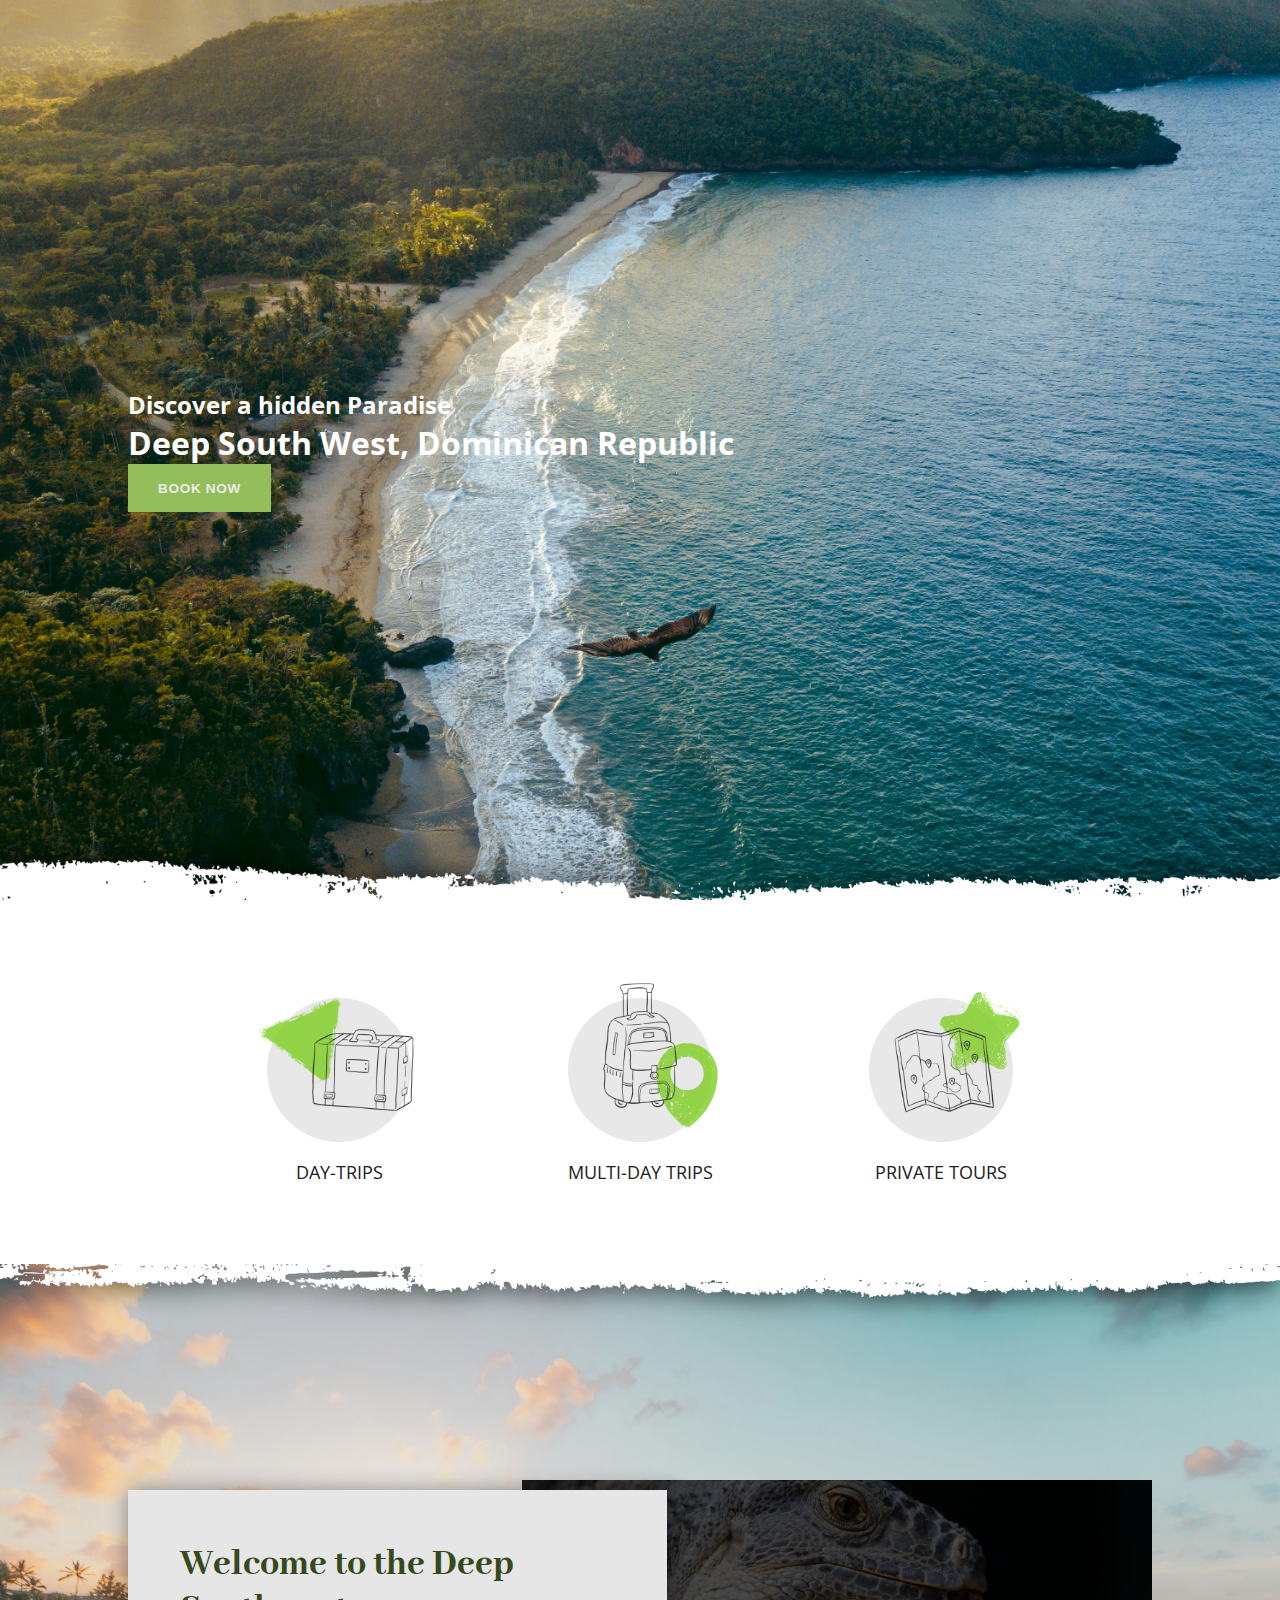
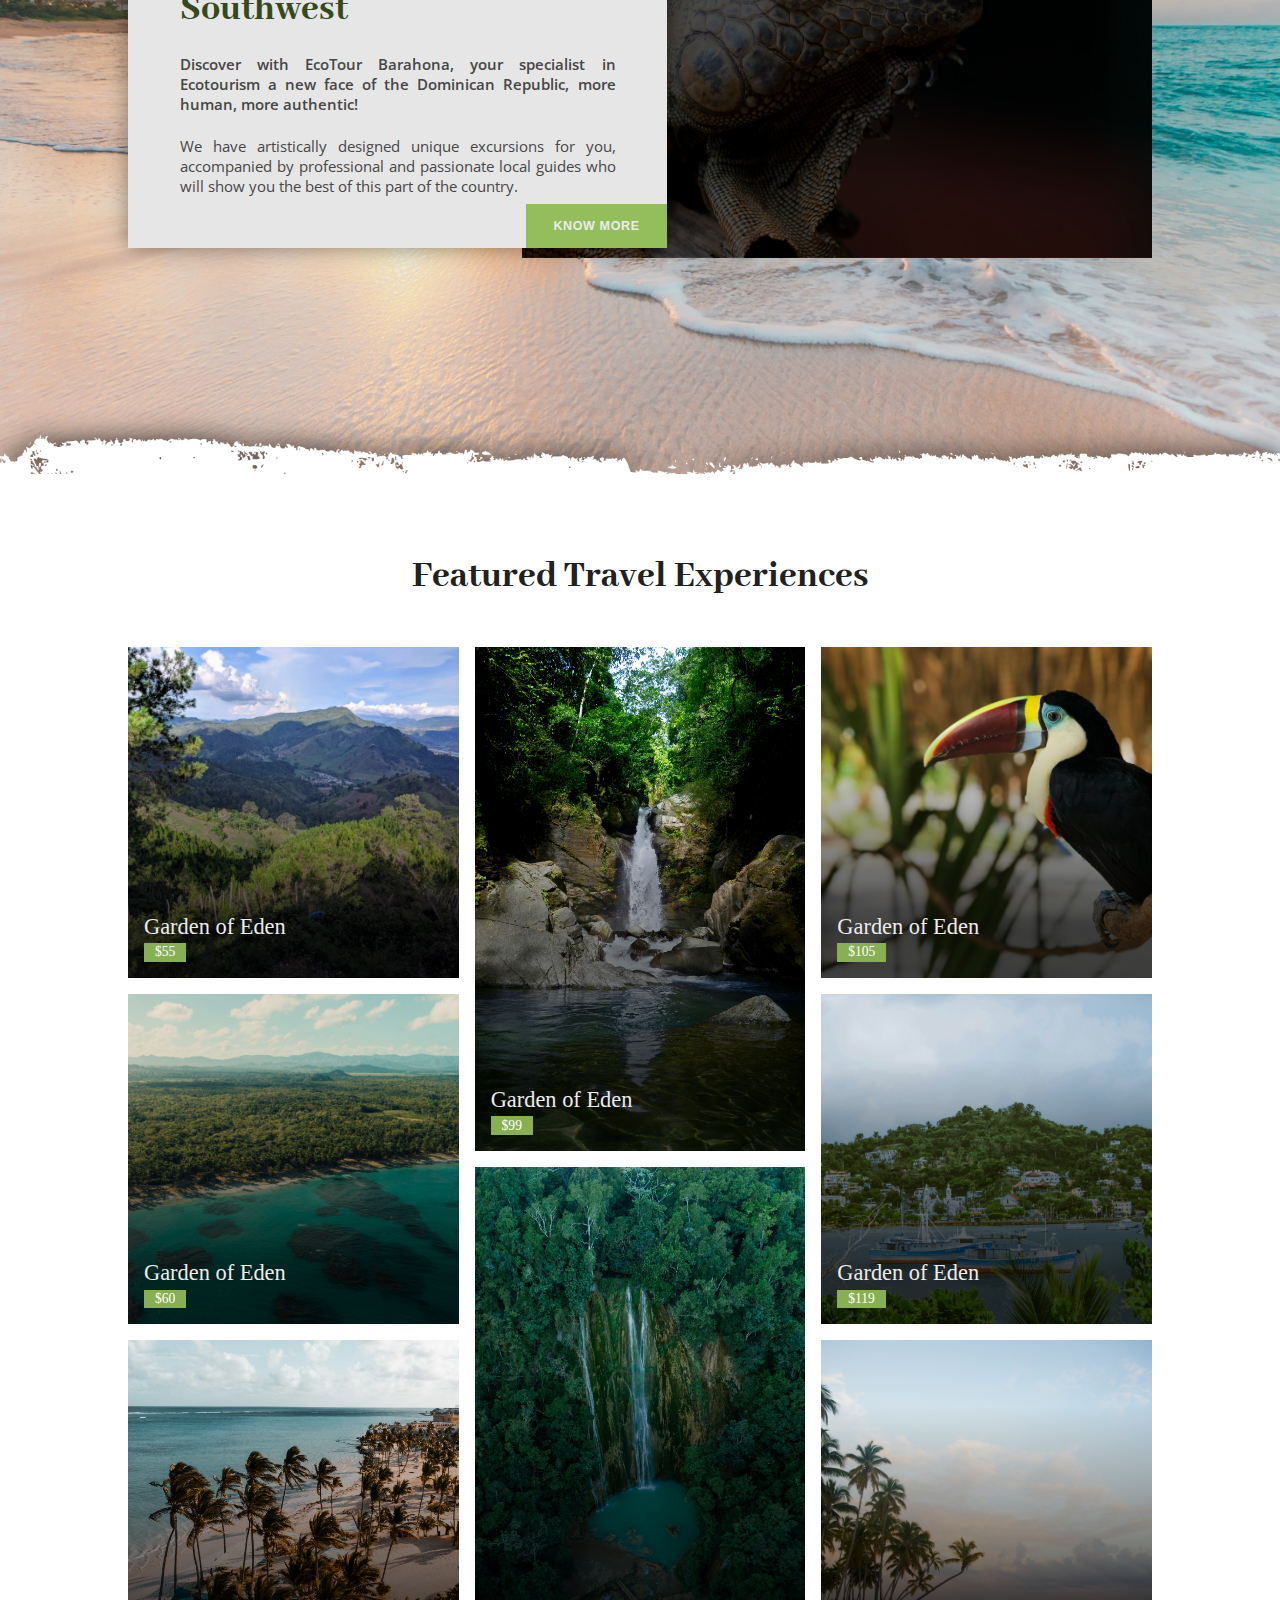
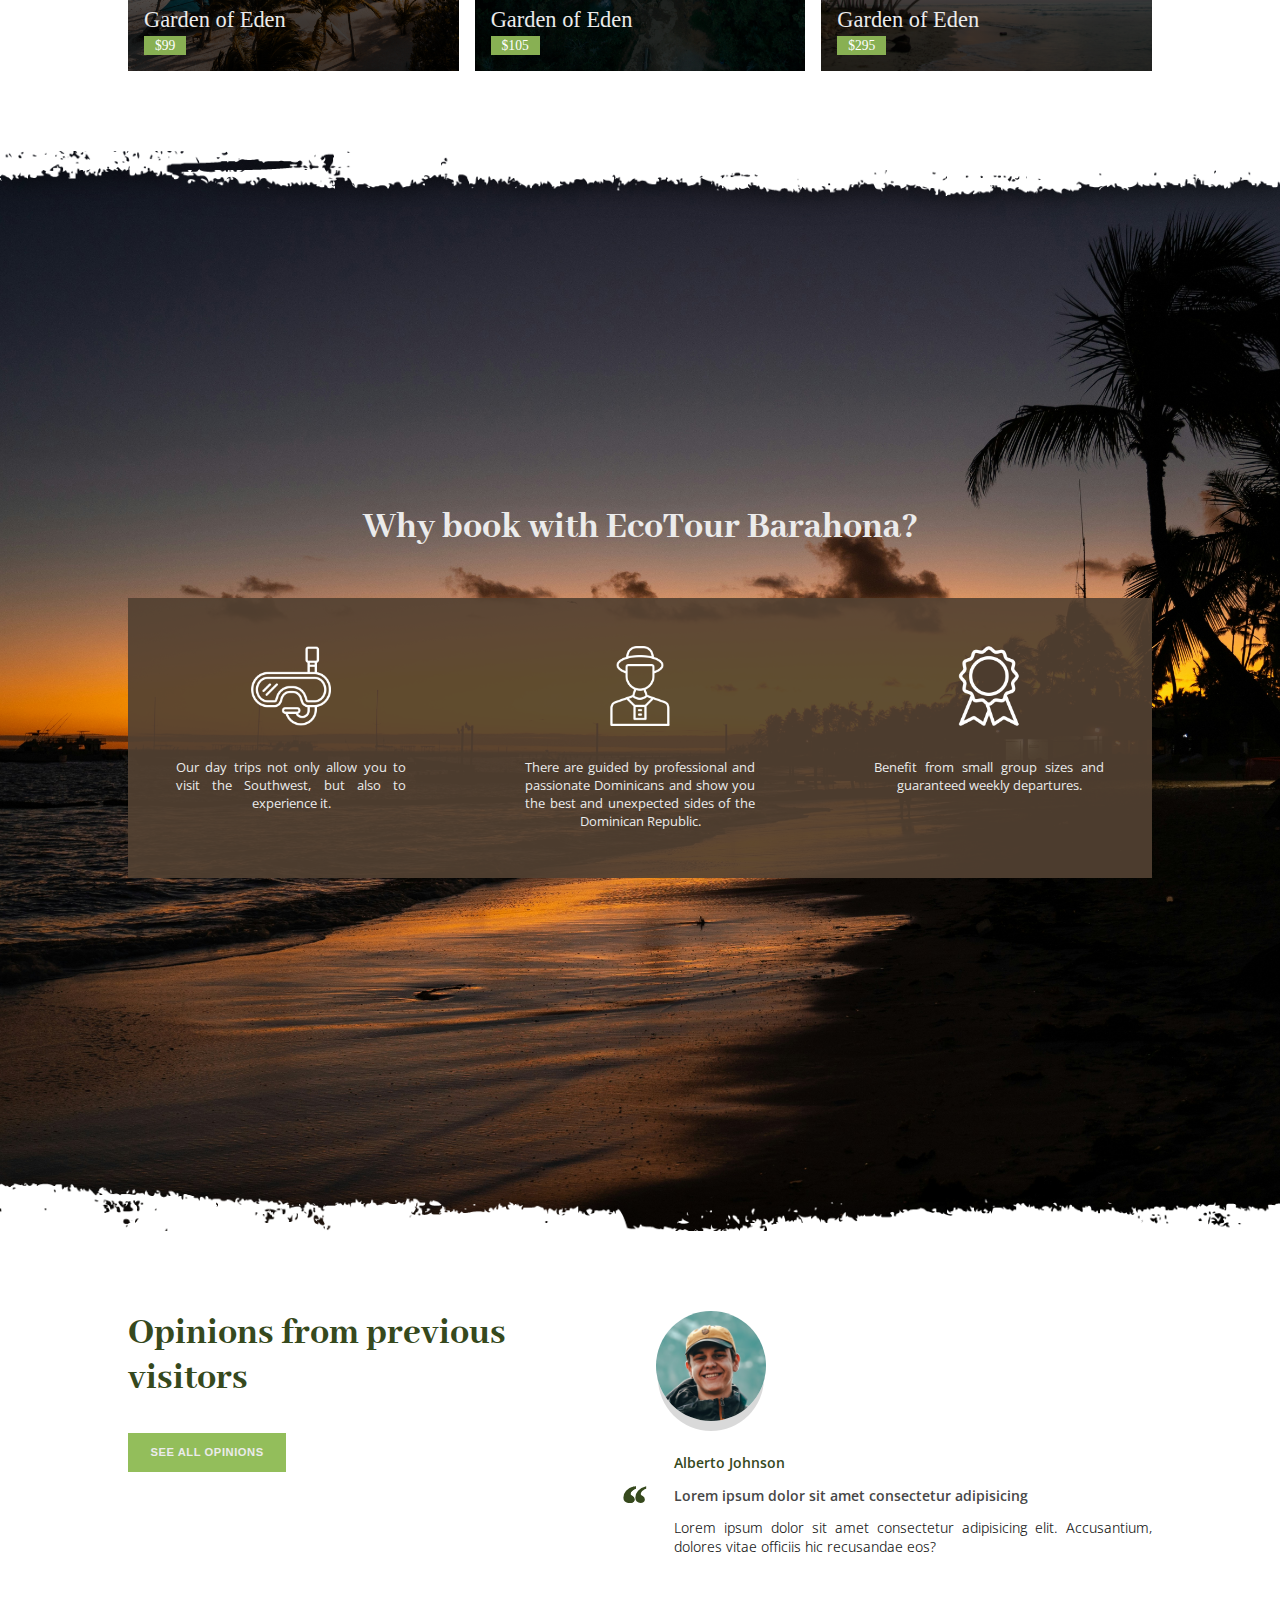
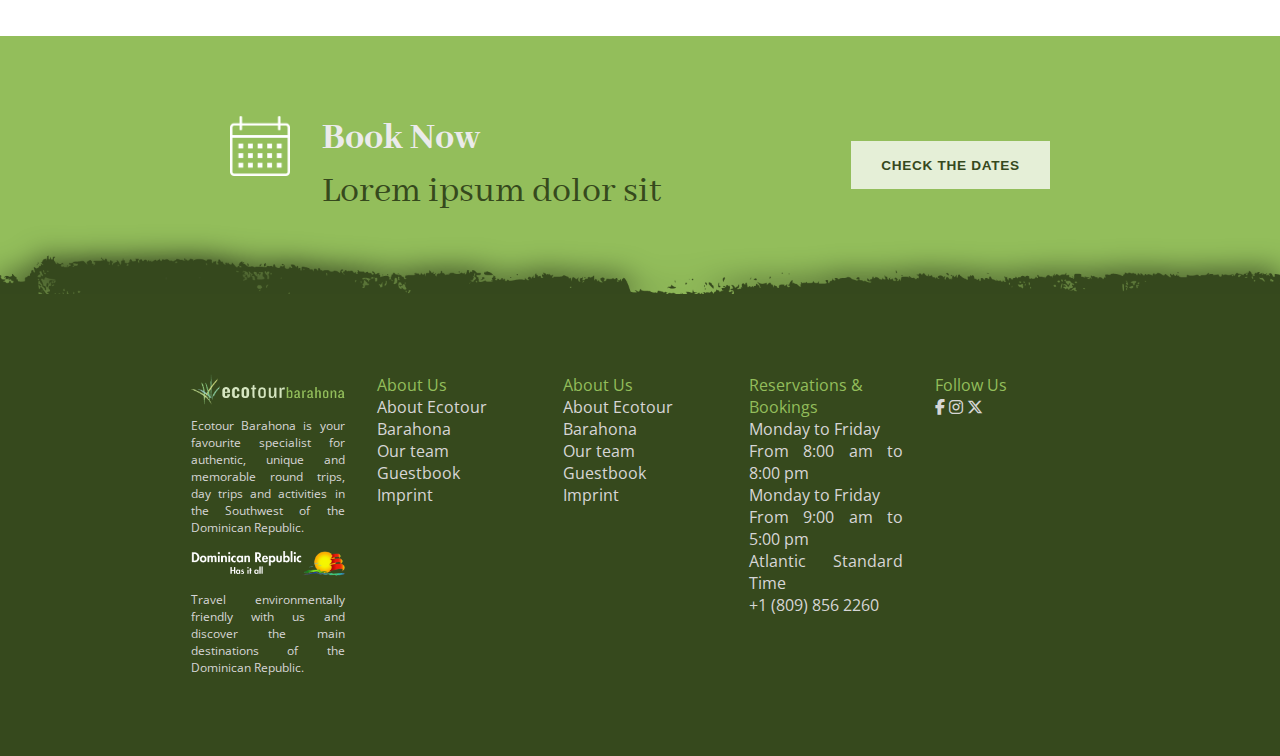
==== commit 8200134a: "Update page file structure" ====
--- a/index.html
+++ b/index.html
@@ -10,7 +10,7 @@
 
    <link rel="stylesheet" href="https://cdnjs.cloudflare.com/ajax/libs/font-awesome/6.5.1/css/all.min.css">
    <link rel="stylesheet" href="/src/styles/main.css">
-   <link rel="stylesheet" href="/src/styes/index.css">
+   <link rel="stylesheet" href="/src/styles/index.css">
    <link rel="icon" href="/public/assets/favicon/favicon.ico" type="image/x-icon">
    <link rel="apple-touch-icon" href="/public/assets/favicon/apple-touch-icon.png">
    <script src="/src/scripts/main.js" defer=""></script>
@@ -39,16 +39,16 @@
 
          <div class="trips-container">
             <div class="trip-box">
-               <img src="/images/home/tips/1.png" alt="">
+               <img src="/public/images/home/tips/1.png" alt="">
                <p>Day-Trips</p>
             </div>
             <div class="trip-box">
-               <img src="/images/home/tips/2.png" alt="">
+               <img src="/public/images/home/tips/2.png" alt="">
                <p>Multi-day Trips</p>
             </div>
 
             <div class="trip-box">
-               <img src="/images/home/tips/3.png" alt="">
+               <img src="/public/images/home/tips/3.png" alt="">
                <p>Private tours</p>
             </div>
          </div>
@@ -79,7 +79,7 @@
 
             <div class="about-video">
                <div class="about-video-wrapper">
-                  <video src="/videos/about.mp4" id="about-video" poster="/images/home/about-cover.png" muted></video>
+                  <video src="/public/videos/about.mp4" id="about-video" poster="/public/images/home/about-cover.png" muted></video>
                   <div class="video-controls-wrapper">
                      <div class="video-controls">
                         <div class="play-btn-wrapper">
@@ -101,21 +101,21 @@
          <div class="experiences-container">
             <div class="row">
                <div class="experience-card">
-                  <img src="/images/home/experiences/1.jpg" alt="">
+                  <img src="/public/images/home/experiences/1.jpg" alt="">
                   <div class="content">
                      <p>Garden of Eden</p>
                      <span>$55</span>
                   </div>
                </div>
                <div class="experience-card">
-                  <img src="/images/home/experiences/2.jpg" alt="">
+                  <img src="/public/images/home/experiences/2.jpg" alt="">
                   <div class="content">
                      <p>Garden of Eden</p>
                      <span>$60</span>
                   </div>
                </div>
                <div class="experience-card">
-                  <img src="/images/home/experiences/3.jpg" alt="">
+                  <img src="/public/images/home/experiences/3.jpg" alt="">
                   <div class="content">
                      <p>Garden of Eden</p>
                      <span>$99</span>
@@ -124,14 +124,14 @@
             </div>
             <div class="row">
                <div class="experience-card">
-                  <img src="/images/home/experiences/4.jpg" alt="">
+                  <img src="/public/images/home/experiences/4.jpg" alt="">
                   <div class="content">
                      <p>Garden of Eden</p>
                      <span>$99</span>
                   </div>
                </div>
                <div class="experience-card">
-                  <img src="/images/home/experiences/5.jpg" alt="">
+                  <img src="/public/images/home/experiences/5.jpg" alt="">
                   <div class="content">
                      <p>Garden of Eden</p>
                      <span>$105</span>
@@ -140,21 +140,21 @@
             </div>
             <div class="row">
                <div class="experience-card">
-                  <img src="/images/home/experiences/6.jpg" alt="">
+                  <img src="/public/images/home/experiences/6.jpg" alt="">
                   <div class="content">
                      <p>Garden of Eden</p>
                      <span>$105</span>
                   </div>
                </div>
                <div class="experience-card">
-                  <img src="/images/home/experiences/7.jpg" alt="">
+                  <img src="/public/images/home/experiences/7.jpg" alt="">
                   <div class="content">
                      <p>Garden of Eden</p>
                      <span>$119</span>
                   </div>
                </div>
                <div class="experience-card">
-                  <img src="/images/home/experiences/8.jpg" alt="">
+                  <img src="/public/images/home/experiences/8.jpg" alt="">
                   <div class="content">
                      <p>Garden of Eden</p>
                      <span>$295</span>
@@ -174,16 +174,16 @@
 
          <div class="features-container">
             <div class="feature-card">
-               <img src="/images/home/features/1.png" alt="">
+               <img src="/public/images/home/features/1.png" alt="">
                <p>Our day trips not only allow you to visit the Southwest, but also to experience it.</p>
             </div>
             <div class="feature-card">
-               <img src="/images/home/features/2.png" alt="">
+               <img src="/public/images/home/features/2.png" alt="">
                <p>There are guided by professional and passionate Dominicans and show you the best and unexpected sides
                   of the Dominican Republic.</p>
             </div>
             <div class="feature-card">
-               <img src="/images/home/features/3.png" alt="">
+               <img src="/public/images/home/features/3.png" alt="">
                <p>Benefit from small group sizes and guaranteed weekly departures.</p>
             </div>
          </div>
@@ -202,7 +202,7 @@
                </button>
             </div>
             <div class="row opinion">
-               <img src="/images/home/profile.png" alt="">
+               <img src="/public/images/home/profile.png" alt="">
                <div class="content">
                   <p class="name">Alberto Johnson</p>
                   <p class="title">Lorem ipsum dolor sit amet consectetur adipisicing</p>
@@ -219,7 +219,7 @@
 
          <div class="book-container">
             <div class="title">
-               <img src="/images/home/calendar.png" alt="">
+               <img src="/public/images/home/calendar.png" alt="">
                <div class="section-title">
                   <h2>Book Now</h2>
                   <h2>Lorem ipsum dolor sit</h2>
@@ -236,10 +236,10 @@
 
       <div class="footer-wrapper">
          <div class="col general">
-            <img src="/images/logo/full-light.png" alt="">
+            <img src="/public/images/logo/full-light.png" alt="">
             <p>Ecotour Barahona is your favourite specialist for authentic, unique and memorable round trips, day trips
                and activities in the Southwest of the Dominican Republic.</p>
-            <img src="/images/logo/dr-has-it-all.png" alt="">
+            <img src="/public/images/logo/dr-has-it-all.png" alt="">
             Travel environmentally friendly with us and discover the main destinations of the Dominican Republic.
          </div>
          <div class="col about-us">
--- a/src/styles/main.css
+++ b/src/styles/main.css
@@ -3,31 +3,31 @@
 -------------------------------------------------- */
 @font-face {
    font-family: "AbhayaLibre";
-   src: url("assets/fonts/abhaya-libre/AbhayaLibre-Regular.ttf") format("truetype");
+   src: url("/public/assets/fonts/abhaya-libre/AbhayaLibre-Regular.ttf") format("truetype");
    font-weight: 500;
    font-style: normal;
 }
 @font-face {
    font-family: "AbhayaLibre";
-   src: url("assets/fonts/abhaya-libre/AbhayaLibre-Medium.ttf") format("truetype");
+   src: url("/public/assets/fonts/abhaya-libre/AbhayaLibre-Medium.ttf") format("truetype");
    font-weight: 600;
    font-style: normal;
 }
 @font-face {
    font-family: "AbhayaLibre";
-   src: url("assets/fonts/abhaya-libre/AbhayaLibre-Bold.ttf") format("truetype");
+   src: url("/public/assets/fonts/abhaya-libre/AbhayaLibre-Bold.ttf") format("truetype");
    font-weight: 700;
    font-style: normal;
 }
 @font-face {
    font-family: "AbhayaLibre";
-   src: url("assets/fonts/abhaya-libre/AbhayaLibre-ExtraBold.ttf") format("truetype");
+   src: url("/public/assets/fonts/abhaya-libre/AbhayaLibre-ExtraBold.ttf") format("truetype");
    font-weight: 900;
    font-style: normal;
 }
 @font-face {
    font-family: "OpenSans";
-   src: url("assets/fonts/OpenSans-VariableFont_wght.ttf") format("truetype");
+   src: url("/public/assets/fonts/OpenSans-VariableFont_wght.ttf") format("truetype");
 }
 
 /* --------------------------------------------------
@@ -189,7 +189,7 @@
    content: "";
    position: absolute;
    inset: 0;
-   background-image: url("images/grunge/top.png");
+   background-image: url("/public/images/grunge/top.png");
    filter: var(--filter-top);
    background-position: top;
    background-size: cover;
@@ -198,7 +198,7 @@
    content: "";
    position: absolute;
    inset: 0;
-   background-image: url("images/grunge/btm.png");
+   background-image: url("/public/images/grunge/btm.png");
    filter: var(--filter-btm);
    background-position: bottom;
    background-size: cover;
--- a/src/styles/index.css
+++ b/src/styles/index.css
@@ -0,0 +1,343 @@
+/* --------------------------------------------------
+HOME SECTION
+-------------------------------------------------- */
+section#home {
+   color: white;
+   --bg-url: url("/public/images/home/home.jpg");
+   --bg-repeat: repeat;
+   --bg-size: cover;
+   min-height: 100svh;
+   justify-content: center;
+   align-items: flex-start;
+}
+
+.trips-container {
+   display: flex;
+   width: 100%;
+   justify-content: space-evenly;
+}
+.trip-box {
+   font-size: 1rem;
+   display: flex;
+   flex-direction: column;
+   align-items: center;
+}
+.trip-box img {
+   width: 180px;
+}
+.trip-box p {
+   font-size: 1.1em;
+   text-transform: uppercase;
+   font-weight: var(--f-light);
+}
+
+/* --------------------------------------------------
+ABOUT SECTION
+-------------------------------------------------- */
+section#about {
+   --bg-url: url("/public/images/home/about.jpg");
+   --bg-repeat: repeat;
+   --bg-size: cover;
+   min-height: 90svh;
+   justify-content: center;
+}
+
+.about-container {
+   font-size: 0.92rem;
+   display: flex;
+}
+
+.about-content {
+   position: relative;
+   background-color: var(--clr-base);
+   padding: 3.5em;
+   flex-basis: 100%;
+   z-index: 1;
+   display: flex;
+   flex-direction: column;
+   gap: 1.5em;
+   box-shadow: 0 0 20px hsla(0, 0%, 0%, 0.4);
+
+   .section-title h2 {
+      color: var(--clr-green-dkr);
+   }
+
+   p:nth-of-type(1) {
+      font-weight: var(--f-normal);
+      color: var(--clr-f-700);
+      text-align: justify;
+   }
+   p:nth-of-type(2) {
+      font-weight: var(--f-light);
+      color: var(--clr-f-700);
+      text-align: justify;
+   }
+
+   button {
+      position: absolute;
+      bottom: 0;
+      right: 0;
+   }
+}
+
+.about-video {
+   position: relative;
+   width: 100%;
+   flex-basis: 100%;
+}
+.about-video-wrapper {
+   font-size: 1rem;
+   position: absolute;
+   right: 0;
+   top: 50%;
+   translate: 0 -50%;
+   width: 130%;
+   aspect-ratio: 15 / 9;
+   max-height: 450px;
+   overflow: hidden;
+}
+.about-video-wrapper video {
+   display: block;
+   width: 100%;
+   height: 100%;
+   object-fit: cover;
+}
+.video-controls-wrapper {
+   position: absolute;
+   inset: 0;
+}
+.video-controls {
+   width: 100%;
+   height: 100%;
+   transition: 0.4s ease;
+}
+.video-controls.hidden {
+   opacity: 0;
+   display: none;
+}
+
+@keyframes play-btn {
+   100% {
+      opacity: 1;
+   }
+}
+.about-video-wrapper .play-btn-wrapper {
+   position: absolute;
+   top: 0;
+   left: 0;
+   width: 100%;
+   height: 100%;
+   display: grid;
+   place-items: center;
+
+   transition: 0.2s ease;
+}
+.about-video-wrapper .play-btn {
+   text-align: center;
+   vertical-align: middle;
+
+   /* border: solid 1px red; */
+   font-size: 2.5em;
+   color: hsla(0, 0%, 90%, 0.9);
+   border-radius: 50%;
+   opacity: 0;
+
+   cursor: pointer;
+   transition: 0.3s ease;
+   animation: play-btn 1s ease forwards;
+}
+.about-video-wrapper .play-btn:hover {
+   scale: 1.08;
+}
+.about-video-wrapper .play-btn:active {
+   scale: 0.9;
+}
+.about-video-wrapper .play-btn-wrapper:has(.play-btn.fa-play),
+.about-video-wrapper .play-btn-wrapper:has(.play-btn.fa-arrow-rotate-left) {
+   background-color: hsla(0, 0%, 0%, 0.7);
+}
+@keyframes play-btn-fade {
+   from {
+      opacity: 0.2;
+      scale: 0.5;
+   }
+   to {
+      opacity: 1;
+      scale: 1;
+   }
+}
+
+/* --------------------------------------------------
+FEATURED EXPERIENCES SECTION
+-------------------------------------------------- */
+.experiences-container {
+   --gap: 1em;
+   font-size: 1rem;
+   display: flex;
+   gap: var(--gap);
+   width: 100%;
+
+   .row {
+      display: flex;
+      flex-direction: column;
+      flex-basis: 50%;
+      gap: var(--gap);
+   }
+}
+.experience-card {
+   position: relative;
+   display: flex;
+   align-items: flex-end;
+   height: 100%;
+   aspect-ratio: 1 / 1;
+   border-image: linear-gradient(hsla(0, 0%, 0%, 0) 20%, hsla(0, 0%, 0%, 0.75) 85%) fill 1;
+   color: var(--clr-f-100);
+   transition: 0.3s ease-out;
+
+   img {
+      position: absolute;
+      width: 100%;
+      height: 100%;
+      object-fit: cover;
+      z-index: -1;
+   }
+}
+.experience-card:hover {
+   border-image: linear-gradient(hsla(0, 0%, 0%, 0.85) 20%, hsla(0, 0%, 0%, 0.85) 85%) fill 1;
+}
+.experience-card .content {
+   font-family: "Abhaya";
+   padding: 1em;
+   display: flex;
+   flex-direction: column;
+   align-items: flex-start;
+   gap: 0.2em;
+
+   p {
+      font-size: 1.4em;
+   }
+
+   span {
+      padding: 0.1em 0.8em;
+      font-size: 0.85em;
+      color: white;
+      background-color: color-mix(in srgb, var(--clr-green), var(--clr-green-dk) 20%);
+   }
+}
+
+/* --------------------------------------------------
+FEATURES SECTION
+-------------------------------------------------- */
+section#features {
+   --bg-url: url("/public/images/home/features.jpg");
+   --bg-repeat: repeat;
+   --bg-size: cover;
+   min-height: 120svh;
+   justify-content: center;
+
+   .section-title h2 {
+      color: var(--clr-f-100);
+   }
+}
+
+.features-container {
+   --gap: 3em;
+   width: 100%;
+   font-size: 1rem;
+   display: flex;
+   justify-content: space-between;
+   gap: var(--gap);
+   padding: var(--gap);
+   background-color: color-mix(in srgb, var(--clr-brown-dk), transparent 8%);
+}
+.feature-card {
+   max-width: 230px;
+   display: flex;
+   flex-direction: column;
+   align-items: center;
+   gap: 2em;
+
+   text-align: justify;
+   text-align-last: center;
+   color: var(--clr-f-100);
+
+   img {
+      width: 80px;
+   }
+   p {
+      font-size: 0.8em;
+   }
+}
+
+/* --------------------------------------------------
+OPINIONS SECTION
+-------------------------------------------------- */
+.opinions-container {
+   --gap: 2em;
+   width: 100%;
+   display: flex;
+   justify-content: space-between;
+   gap: var(--gap);
+
+   .row {
+      flex-basis: 50%;
+      display: flex;
+      flex-direction: column;
+      align-items: flex-start;
+      gap: var(--gap);
+   }
+   h2 {
+      color: var(--clr-green-dkr);
+   }
+}
+.opinions-container .title {
+   .btn {
+      font-size: 0.7rem;
+      padding-inline: 2em;
+   }
+}
+.opinions-container .opinion {
+   img {
+      width: 110px;
+      border-radius: 50%;
+      box-shadow: 0 12px 0 -2px hsla(0, 0%, 0%, 0.15);
+   }
+
+   .content {
+      --quote-space: 1.3em;
+      display: flex;
+      flex-direction: column;
+      position: relative;
+      padding-left: var(--quote-space);
+      gap: 1em;
+      font-size: 0.85em;
+      text-align: justify;
+
+      .name {
+         color: var(--clr-green-dkr);
+         font-weight: 600;
+      }
+
+      .title {
+         color: var(--clr-f-900);
+         font-weight: 600;
+         color: var(--clr-f-700);
+      }
+
+      span {
+         font-weight: 350;
+      }
+
+      ::before {
+         content: open-quote;
+         font-size: 4em;
+         font-family: "Abhaya";
+         font-weight: 900;
+         color: var(--clr-green-dkr);
+         position: absolute;
+         left: calc(var(--quote-space) * -1 / 2);
+         top: 50%;
+         translate: 0 -50%;
+      }
+   }
+}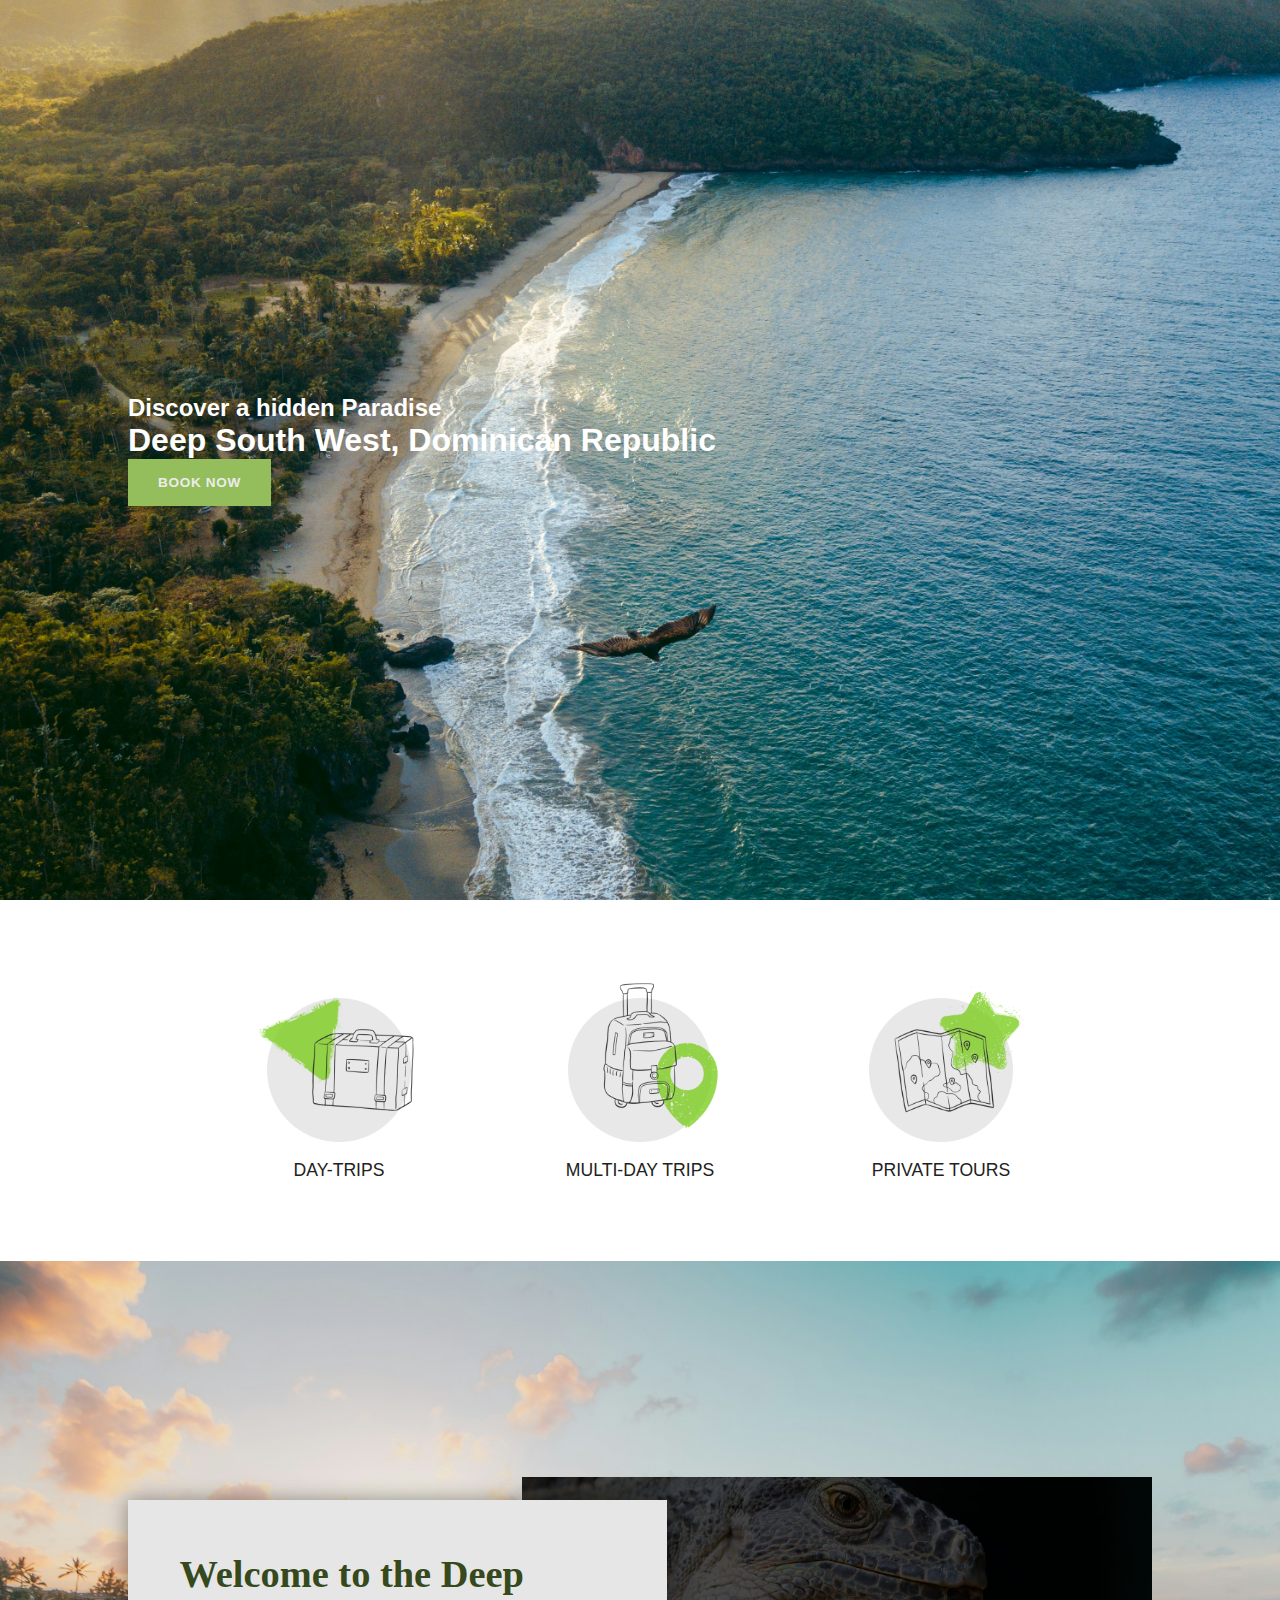
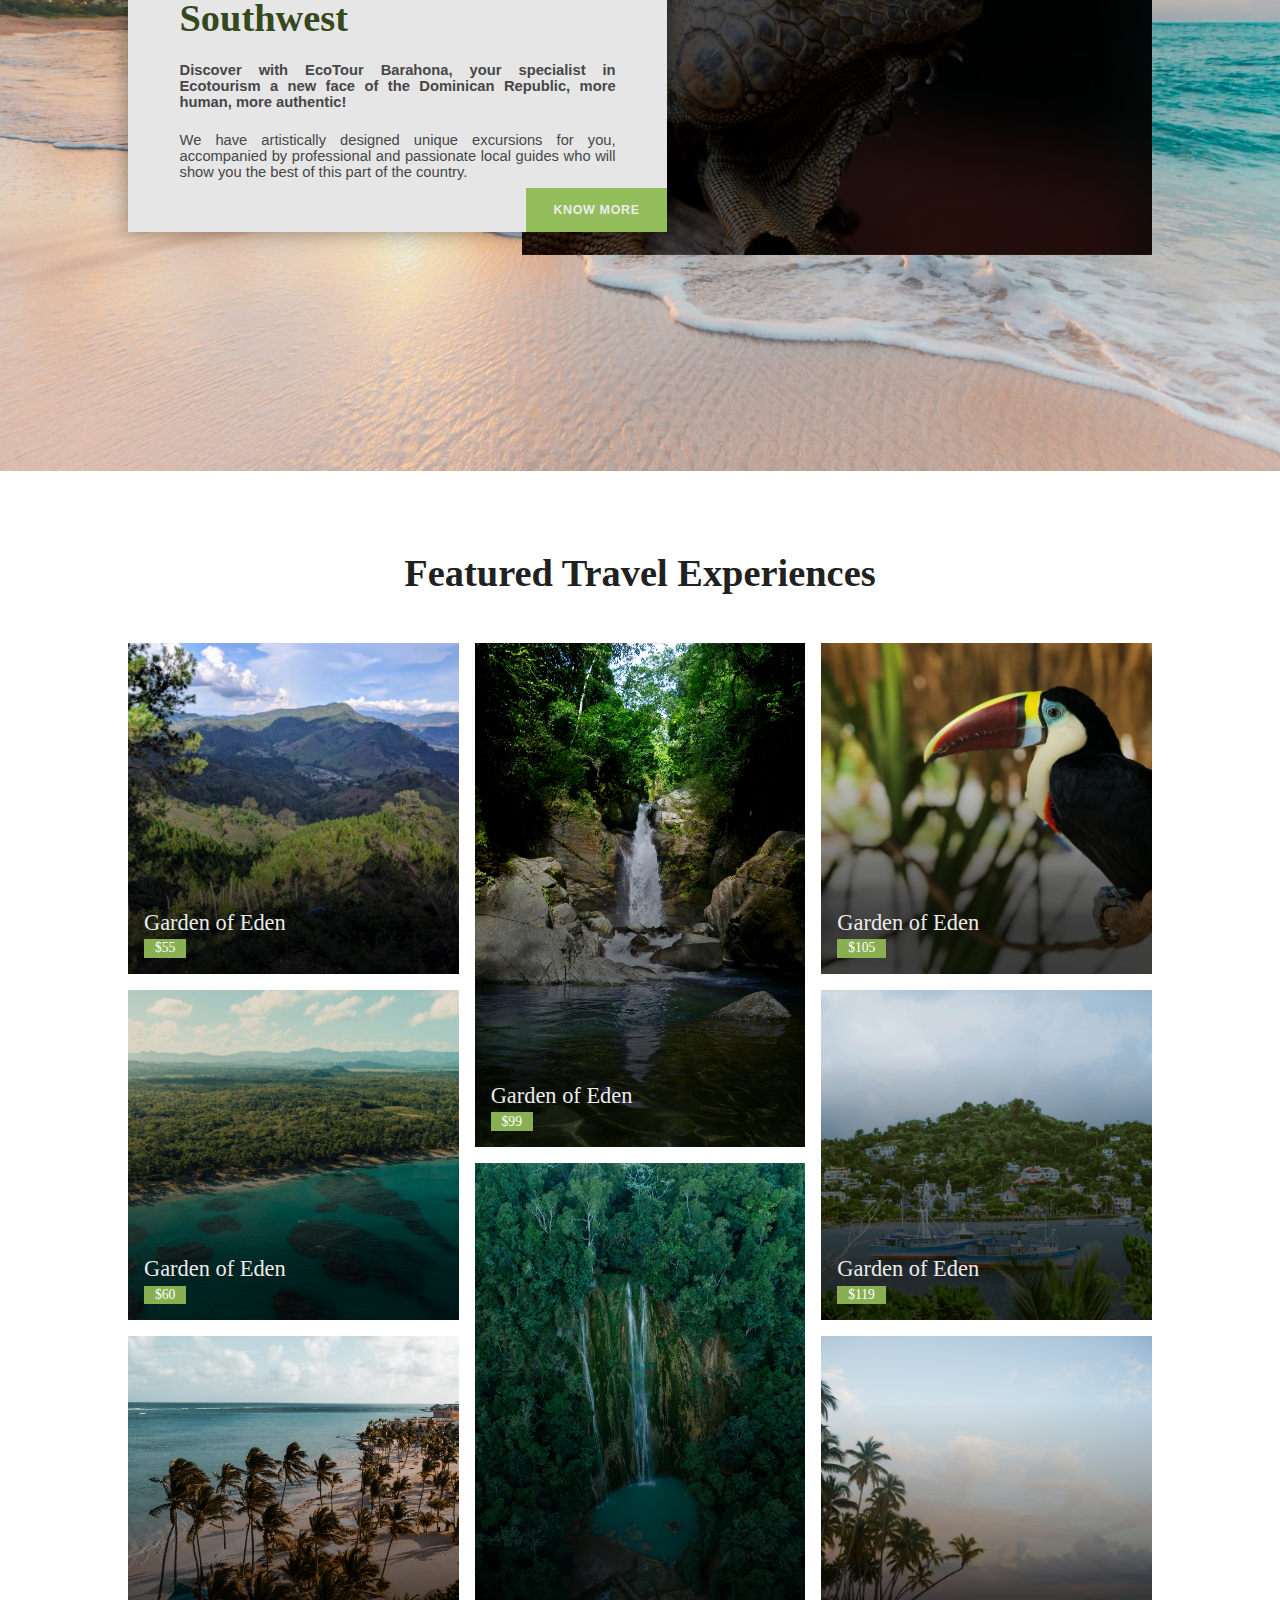
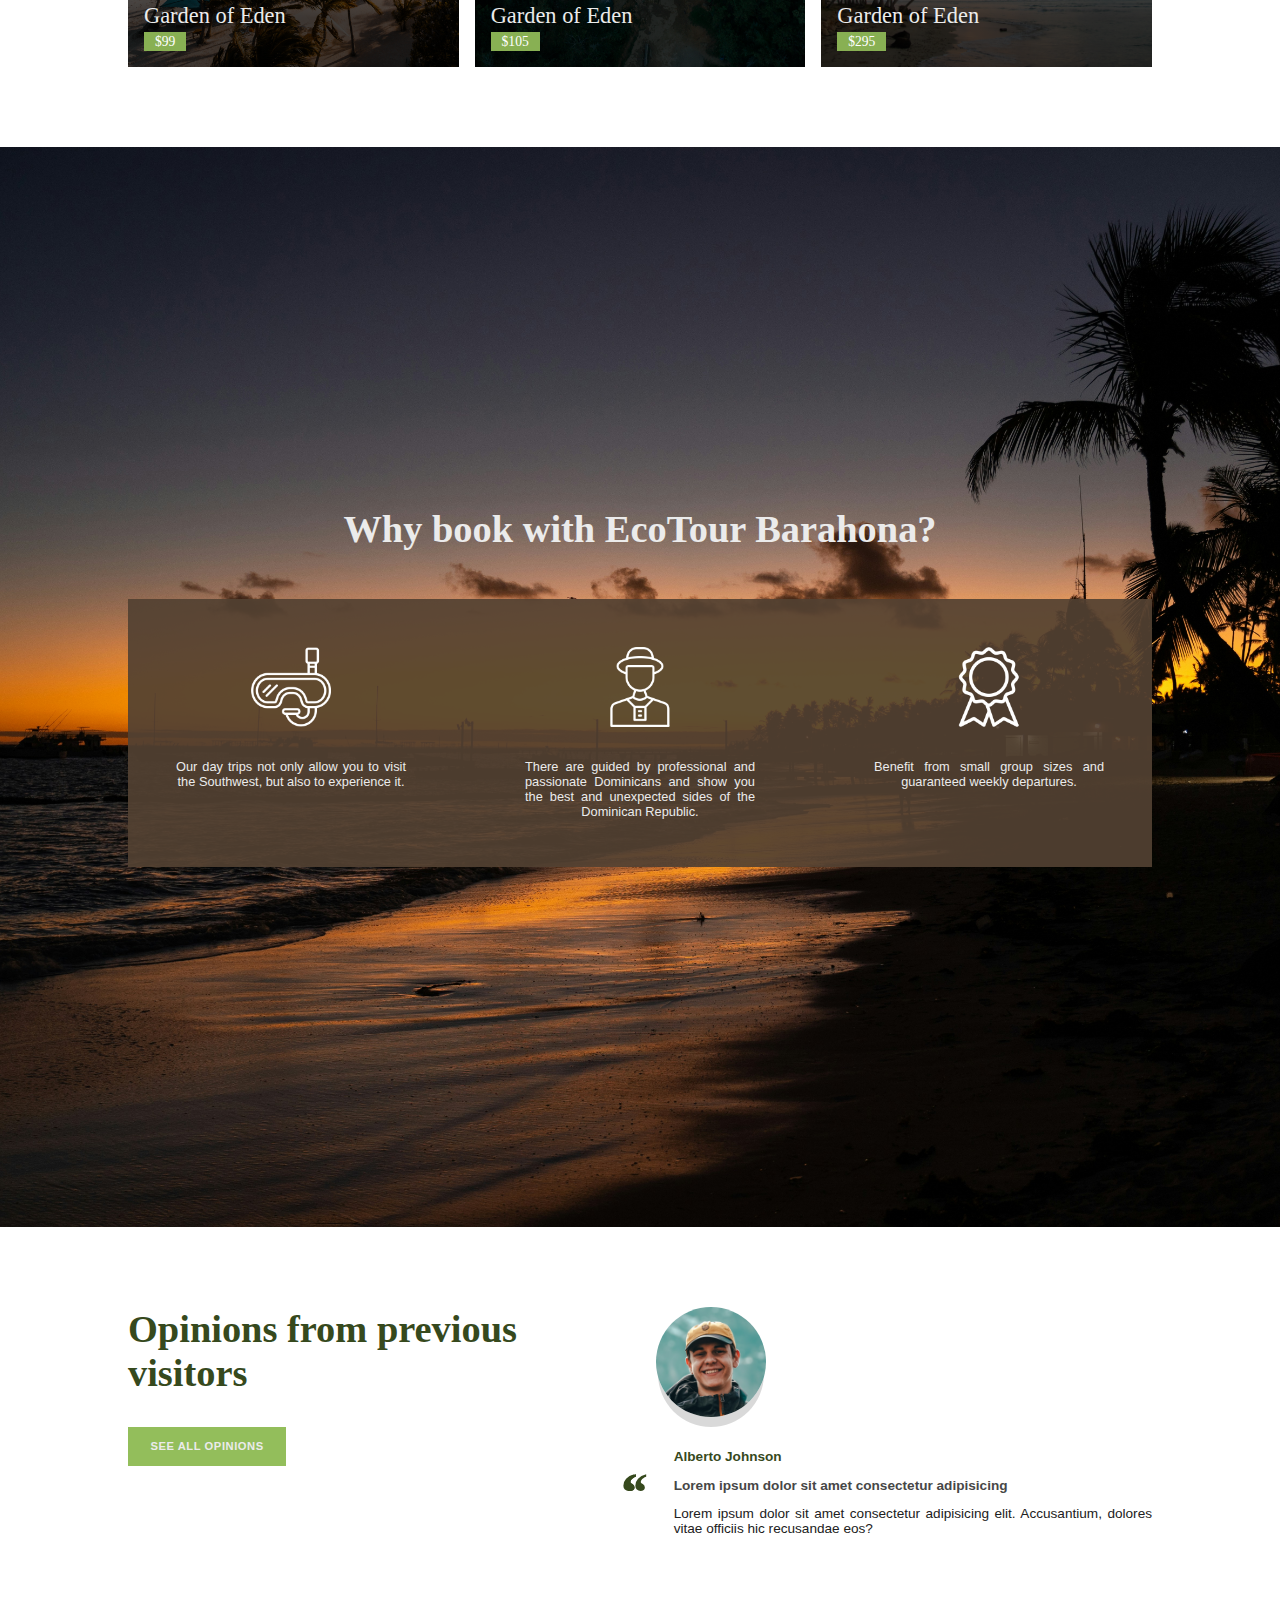
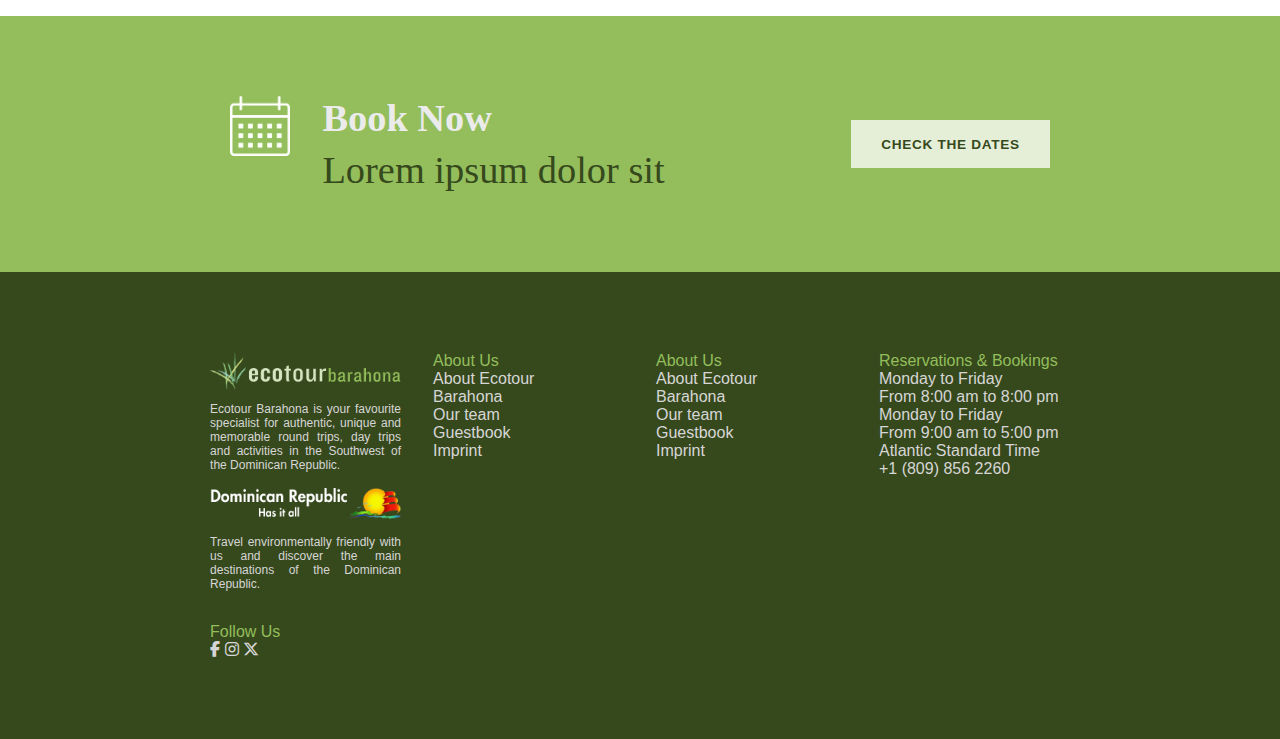
==== commit 0c734c8a: "Update all page html and css links" ====
--- a/index.html
+++ b/index.html
@@ -9,12 +9,12 @@
    <title>Ecotour</title>
 
    <link rel="stylesheet" href="https://cdnjs.cloudflare.com/ajax/libs/font-awesome/6.5.1/css/all.min.css">
-   <link rel="stylesheet" href="/src/styles/main.css">
-   <link rel="stylesheet" href="/src/styles/index.css">
-   <link rel="icon" href="/public/assets/favicon/favicon.ico" type="image/x-icon">
-   <link rel="apple-touch-icon" href="/public/assets/favicon/apple-touch-icon.png">
-   <script src="/src/scripts/main.js" defer=""></script>
-   <script src="/src/scripts/videoPlayer.js" defer=""></script>
+   <link rel="stylesheet" href="src/styles/main.css">
+   <link rel="stylesheet" href="src/styles/index.css">
+   <link rel="icon" href="public/assets/favicon/favicon.ico" type="image/x-icon">
+   <link rel="apple-touch-icon" href="public/assets/favicon/apple-touch-icon.png">
+   <script src="src/scripts/main.js" defer=""></script>
+   <script src="src/scripts/videoPlayer.js" defer=""></script>
 </head>
 
 <body>
@@ -39,16 +39,16 @@
 
          <div class="trips-container">
             <div class="trip-box">
-               <img src="/public/images/home/tips/1.png" alt="">
+               <img src="public/images/home/tips/1.png" alt="">
                <p>Day-Trips</p>
             </div>
             <div class="trip-box">
-               <img src="/public/images/home/tips/2.png" alt="">
+               <img src="public/images/home/tips/2.png" alt="">
                <p>Multi-day Trips</p>
             </div>
 
             <div class="trip-box">
-               <img src="/public/images/home/tips/3.png" alt="">
+               <img src="public/images/home/tips/3.png" alt="">
                <p>Private tours</p>
             </div>
          </div>
@@ -79,7 +79,7 @@
 
             <div class="about-video">
                <div class="about-video-wrapper">
-                  <video src="/public/videos/about.mp4" id="about-video" poster="/public/images/home/about-cover.png" muted></video>
+                  <video src="public/videos/about.mp4" id="about-video" poster="public/images/home/about-cover.png" muted></video>
                   <div class="video-controls-wrapper">
                      <div class="video-controls">
                         <div class="play-btn-wrapper">
@@ -101,21 +101,21 @@
          <div class="experiences-container">
             <div class="row">
                <div class="experience-card">
-                  <img src="/public/images/home/experiences/1.jpg" alt="">
+                  <img src="public/images/home/experiences/1.jpg" alt="">
                   <div class="content">
                      <p>Garden of Eden</p>
                      <span>$55</span>
                   </div>
                </div>
                <div class="experience-card">
-                  <img src="/public/images/home/experiences/2.jpg" alt="">
+                  <img src="public/images/home/experiences/2.jpg" alt="">
                   <div class="content">
                      <p>Garden of Eden</p>
                      <span>$60</span>
                   </div>
                </div>
                <div class="experience-card">
-                  <img src="/public/images/home/experiences/3.jpg" alt="">
+                  <img src="public/images/home/experiences/3.jpg" alt="">
                   <div class="content">
                      <p>Garden of Eden</p>
                      <span>$99</span>
@@ -124,14 +124,14 @@
             </div>
             <div class="row">
                <div class="experience-card">
-                  <img src="/public/images/home/experiences/4.jpg" alt="">
+                  <img src="public/images/home/experiences/4.jpg" alt="">
                   <div class="content">
                      <p>Garden of Eden</p>
                      <span>$99</span>
                   </div>
                </div>
                <div class="experience-card">
-                  <img src="/public/images/home/experiences/5.jpg" alt="">
+                  <img src="public/images/home/experiences/5.jpg" alt="">
                   <div class="content">
                      <p>Garden of Eden</p>
                      <span>$105</span>
@@ -140,21 +140,21 @@
             </div>
             <div class="row">
                <div class="experience-card">
-                  <img src="/public/images/home/experiences/6.jpg" alt="">
+                  <img src="public/images/home/experiences/6.jpg" alt="">
                   <div class="content">
                      <p>Garden of Eden</p>
                      <span>$105</span>
                   </div>
                </div>
                <div class="experience-card">
-                  <img src="/public/images/home/experiences/7.jpg" alt="">
+                  <img src="public/images/home/experiences/7.jpg" alt="">
                   <div class="content">
                      <p>Garden of Eden</p>
                      <span>$119</span>
                   </div>
                </div>
                <div class="experience-card">
-                  <img src="/public/images/home/experiences/8.jpg" alt="">
+                  <img src="public/images/home/experiences/8.jpg" alt="">
                   <div class="content">
                      <p>Garden of Eden</p>
                      <span>$295</span>
@@ -174,16 +174,16 @@
 
          <div class="features-container">
             <div class="feature-card">
-               <img src="/public/images/home/features/1.png" alt="">
+               <img src="public/images/home/features/1.png" alt="">
                <p>Our day trips not only allow you to visit the Southwest, but also to experience it.</p>
             </div>
             <div class="feature-card">
-               <img src="/public/images/home/features/2.png" alt="">
+               <img src="public/images/home/features/2.png" alt="">
                <p>There are guided by professional and passionate Dominicans and show you the best and unexpected sides
                   of the Dominican Republic.</p>
             </div>
             <div class="feature-card">
-               <img src="/public/images/home/features/3.png" alt="">
+               <img src="public/images/home/features/3.png" alt="">
                <p>Benefit from small group sizes and guaranteed weekly departures.</p>
             </div>
          </div>
@@ -202,7 +202,7 @@
                </button>
             </div>
             <div class="row opinion">
-               <img src="/public/images/home/profile.png" alt="">
+               <img src="public/images/home/profile.png" alt="">
                <div class="content">
                   <p class="name">Alberto Johnson</p>
                   <p class="title">Lorem ipsum dolor sit amet consectetur adipisicing</p>
@@ -219,7 +219,7 @@
 
          <div class="book-container">
             <div class="title">
-               <img src="/public/images/home/calendar.png" alt="">
+               <img src="public/images/home/calendar.png" alt="">
                <div class="section-title">
                   <h2>Book Now</h2>
                   <h2>Lorem ipsum dolor sit</h2>
@@ -236,10 +236,10 @@
 
       <div class="footer-wrapper">
          <div class="col general">
-            <img src="/public/images/logo/full-light.png" alt="">
+            <img src="public/images/logo/full-light.png" alt="">
             <p>Ecotour Barahona is your favourite specialist for authentic, unique and memorable round trips, day trips
                and activities in the Southwest of the Dominican Republic.</p>
-            <img src="/public/images/logo/dr-has-it-all.png" alt="">
+            <img src="public/images/logo/dr-has-it-all.png" alt="">
             Travel environmentally friendly with us and discover the main destinations of the Dominican Republic.
          </div>
          <div class="col about-us">
--- a/src/styles/main.css
+++ b/src/styles/main.css
@@ -3,31 +3,31 @@
 -------------------------------------------------- */
 @font-face {
    font-family: "AbhayaLibre";
-   src: url("/public/assets/fonts/abhaya-libre/AbhayaLibre-Regular.ttf") format("truetype");
+   src: url("public/assets/fonts/abhaya-libre/AbhayaLibre-Regular.ttf") format("truetype");
    font-weight: 500;
    font-style: normal;
 }
 @font-face {
    font-family: "AbhayaLibre";
-   src: url("/public/assets/fonts/abhaya-libre/AbhayaLibre-Medium.ttf") format("truetype");
+   src: url("public/assets/fonts/abhaya-libre/AbhayaLibre-Medium.ttf") format("truetype");
    font-weight: 600;
    font-style: normal;
 }
 @font-face {
    font-family: "AbhayaLibre";
-   src: url("/public/assets/fonts/abhaya-libre/AbhayaLibre-Bold.ttf") format("truetype");
+   src: url("public/assets/fonts/abhaya-libre/AbhayaLibre-Bold.ttf") format("truetype");
    font-weight: 700;
    font-style: normal;
 }
 @font-face {
    font-family: "AbhayaLibre";
-   src: url("/public/assets/fonts/abhaya-libre/AbhayaLibre-ExtraBold.ttf") format("truetype");
+   src: url("public/assets/fonts/abhaya-libre/AbhayaLibre-ExtraBold.ttf") format("truetype");
    font-weight: 900;
    font-style: normal;
 }
 @font-face {
    font-family: "OpenSans";
-   src: url("/public/assets/fonts/OpenSans-VariableFont_wght.ttf") format("truetype");
+   src: url("public/assets/fonts/OpenSans-VariableFont_wght.ttf") format("truetype");
 }
 
 /* --------------------------------------------------
@@ -189,7 +189,7 @@
    content: "";
    position: absolute;
    inset: 0;
-   background-image: url("/public/images/grunge/top.png");
+   background-image: url("public/images/grunge/top.png");
    filter: var(--filter-top);
    background-position: top;
    background-size: cover;
@@ -198,7 +198,7 @@
    content: "";
    position: absolute;
    inset: 0;
-   background-image: url("/public/images/grunge/btm.png");
+   background-image: url("public/images/grunge/btm.png");
    filter: var(--filter-btm);
    background-position: bottom;
    background-size: cover;
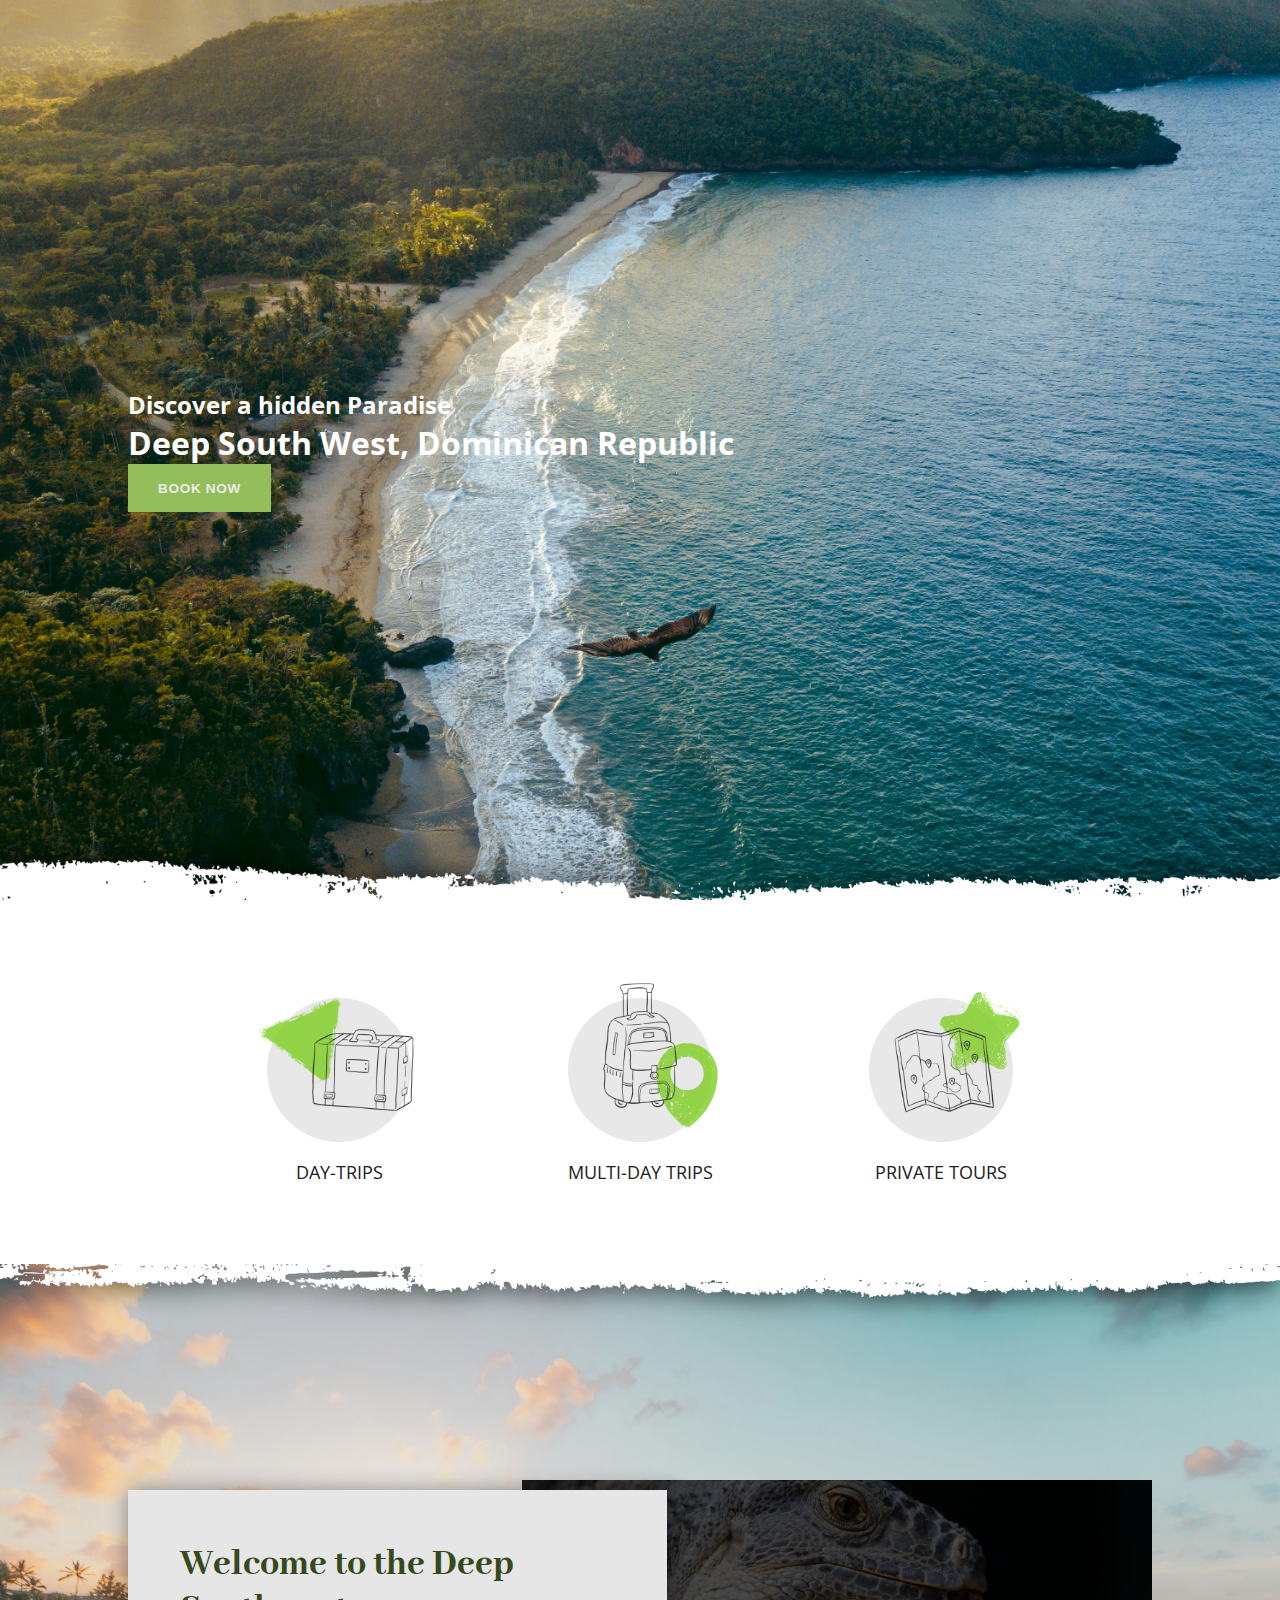
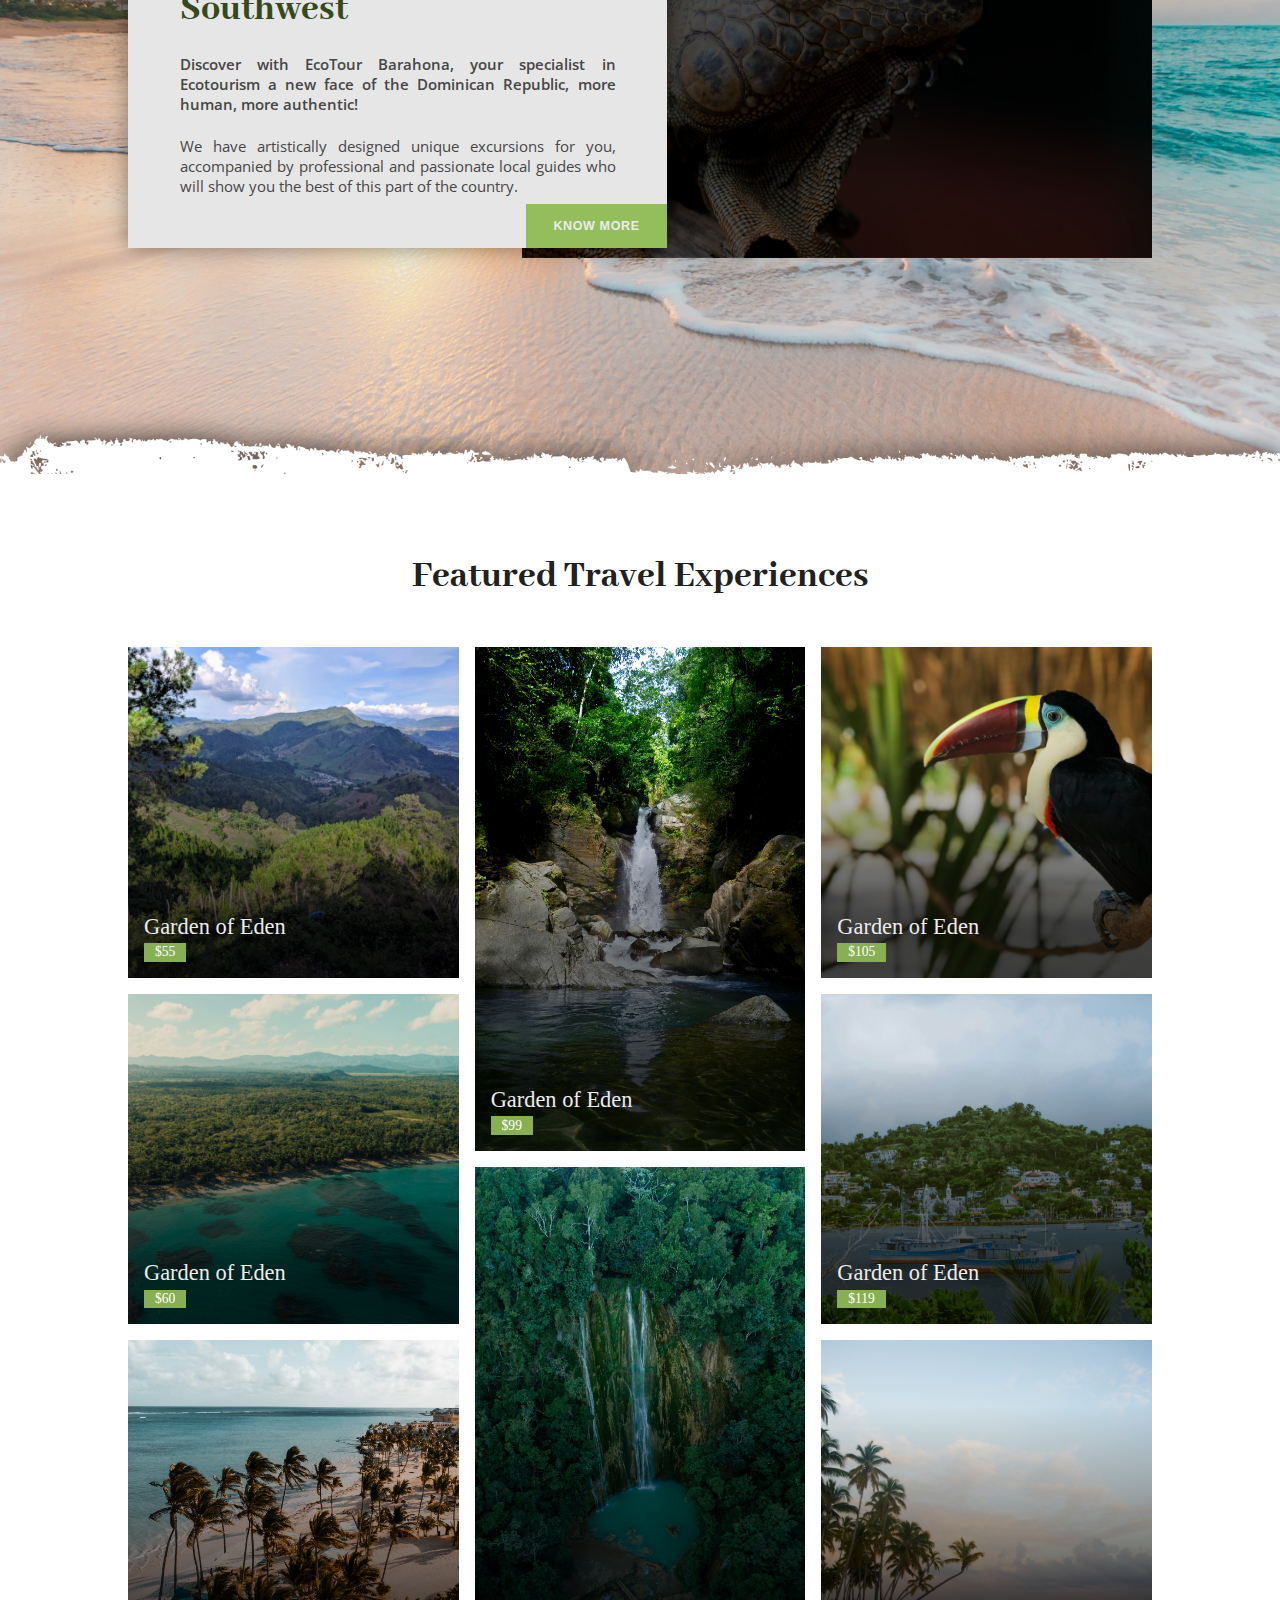
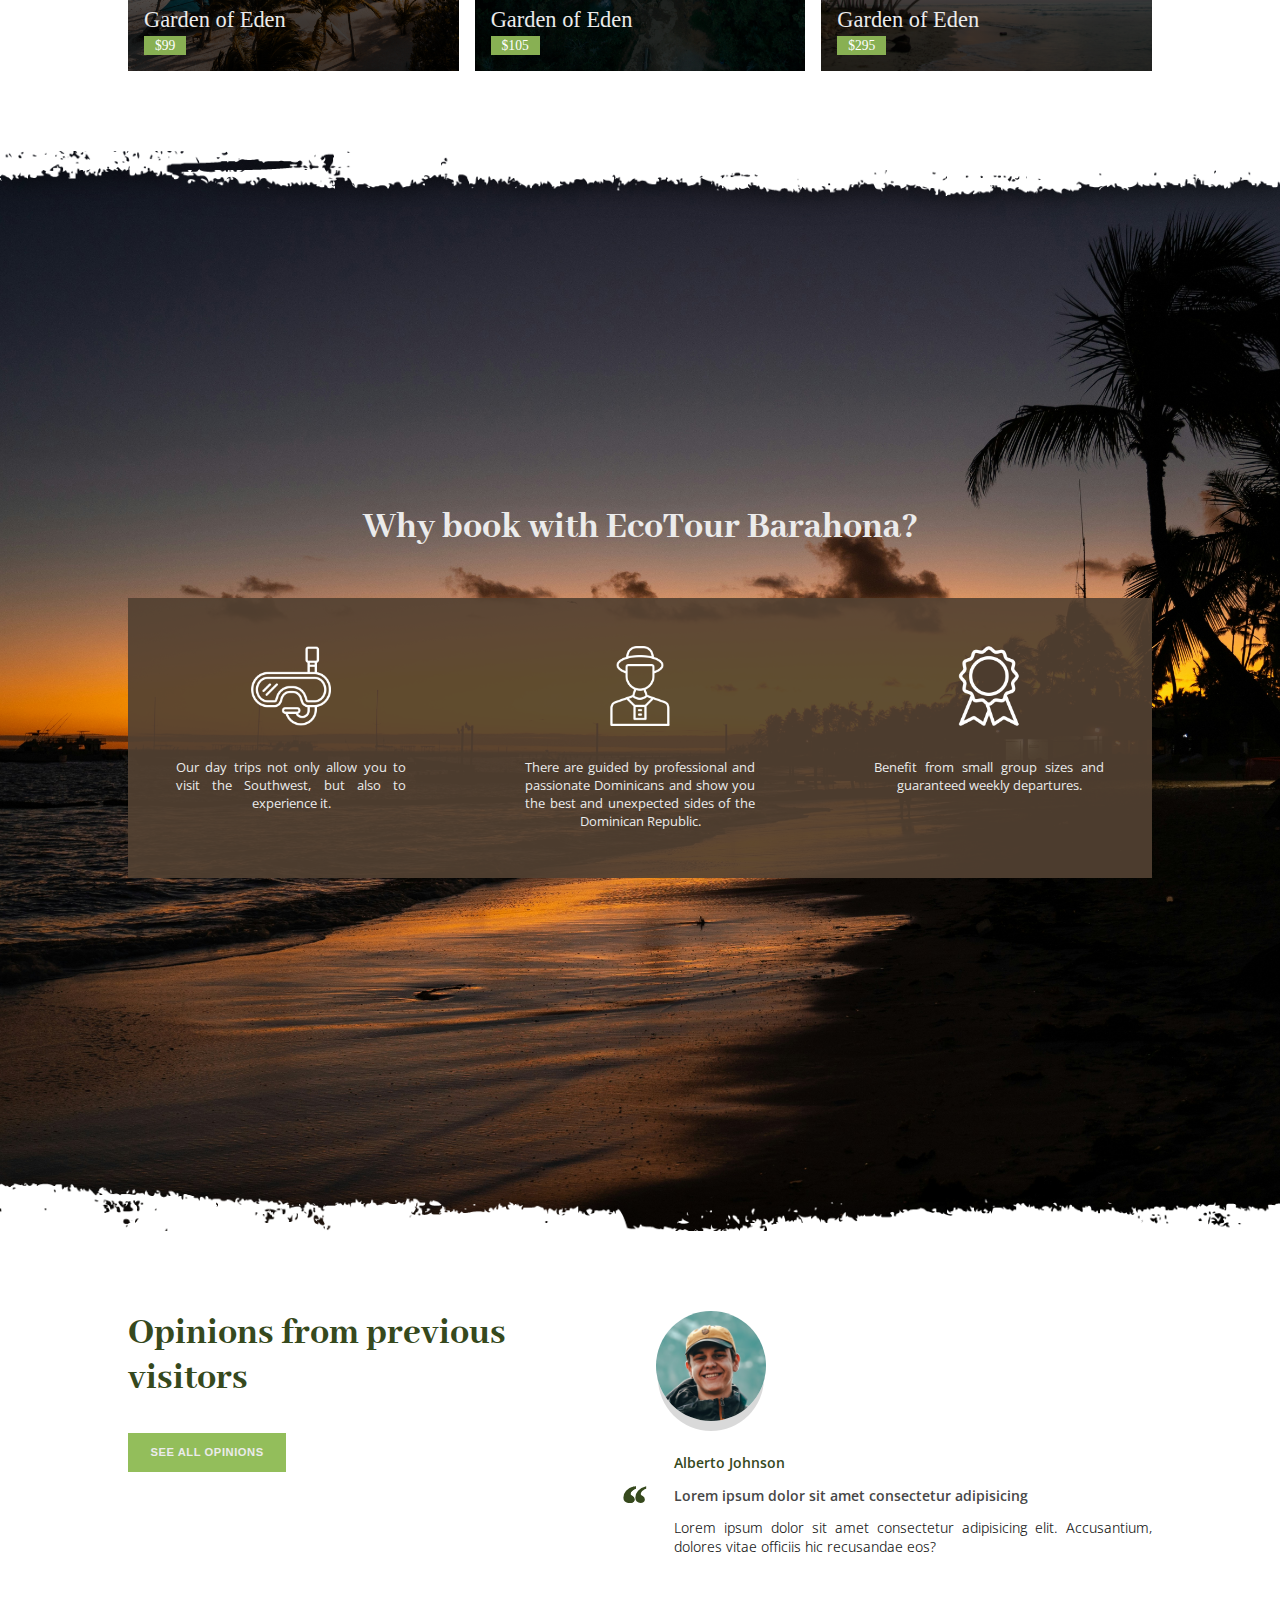
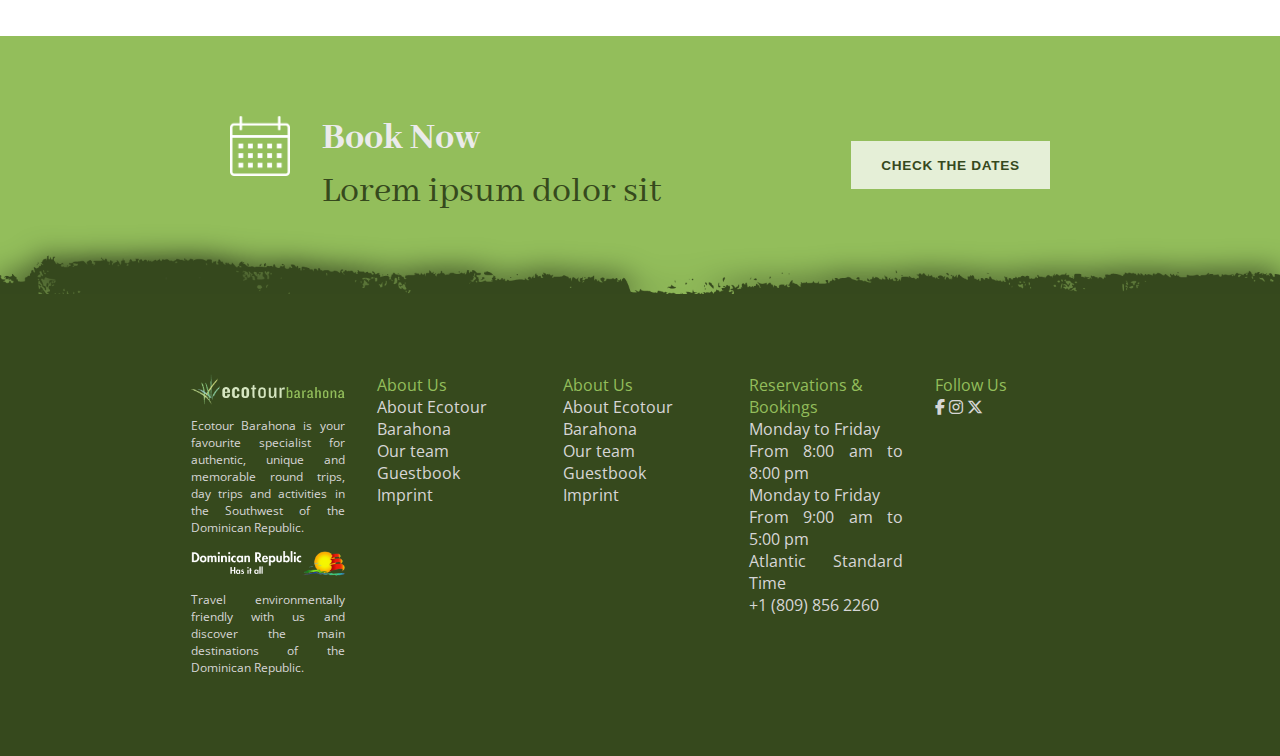
==== commit a3deb3f8: "Update index.html link" ====
--- a/index.html
+++ b/index.html
@@ -11,7 +11,7 @@
    <link rel="stylesheet" href="https://cdnjs.cloudflare.com/ajax/libs/font-awesome/6.5.1/css/all.min.css">
    <link rel="stylesheet" href="src/styles/main.css">
    <link rel="stylesheet" href="src/styles/index.css">
-   <link rel="icon" href="public/assets/favicon/favicon.ico" type="image/x-icon">
+   <link rel="icon" href="ecotour/public/assets/favicon/favicon.ico" type="image/x-icon">
    <link rel="apple-touch-icon" href="public/assets/favicon/apple-touch-icon.png">
    <script src="src/scripts/main.js" defer=""></script>
    <script src="src/scripts/videoPlayer.js" defer=""></script>
--- a/src/styles/main.css
+++ b/src/styles/main.css
@@ -3,31 +3,31 @@
 -------------------------------------------------- */
 @font-face {
    font-family: "AbhayaLibre";
-   src: url("public/assets/fonts/abhaya-libre/AbhayaLibre-Regular.ttf") format("truetype");
+   src: url("../../public/assets/fonts/abhaya-libre/AbhayaLibre-Regular.ttf") format("truetype");
    font-weight: 500;
    font-style: normal;
 }
 @font-face {
    font-family: "AbhayaLibre";
-   src: url("public/assets/fonts/abhaya-libre/AbhayaLibre-Medium.ttf") format("truetype");
+   src: url("../../public/assets/fonts/abhaya-libre/AbhayaLibre-Medium.ttf") format("truetype");
    font-weight: 600;
    font-style: normal;
 }
 @font-face {
    font-family: "AbhayaLibre";
-   src: url("public/assets/fonts/abhaya-libre/AbhayaLibre-Bold.ttf") format("truetype");
+   src: url("../../public/assets/fonts/abhaya-libre/AbhayaLibre-Bold.ttf") format("truetype");
    font-weight: 700;
    font-style: normal;
 }
 @font-face {
    font-family: "AbhayaLibre";
-   src: url("public/assets/fonts/abhaya-libre/AbhayaLibre-ExtraBold.ttf") format("truetype");
+   src: url("../../public/assets/fonts/abhaya-libre/AbhayaLibre-ExtraBold.ttf") format("truetype");
    font-weight: 900;
    font-style: normal;
 }
 @font-face {
    font-family: "OpenSans";
-   src: url("public/assets/fonts/OpenSans-VariableFont_wght.ttf") format("truetype");
+   src: url("../../public/assets/fonts/OpenSans-VariableFont_wght.ttf") format("truetype");
 }
 
 /* --------------------------------------------------
@@ -189,7 +189,7 @@
    content: "";
    position: absolute;
    inset: 0;
-   background-image: url("public/images/grunge/top.png");
+   background-image: url("../../public/images/grunge/top.png");
    filter: var(--filter-top);
    background-position: top;
    background-size: cover;
@@ -198,7 +198,7 @@
    content: "";
    position: absolute;
    inset: 0;
-   background-image: url("public/images/grunge/btm.png");
+   background-image: url("../../public/images/grunge/btm.png");
    filter: var(--filter-btm);
    background-position: bottom;
    background-size: cover;
--- a/src/styles/index.css
+++ b/src/styles/index.css
@@ -3,7 +3,7 @@
 -------------------------------------------------- */
 section#home {
    color: white;
-   --bg-url: url("/public/images/home/home.jpg");
+   --bg-url: url("../../public/images/home/home.jpg");
    --bg-repeat: repeat;
    --bg-size: cover;
    min-height: 100svh;
@@ -35,7 +35,7 @@
 ABOUT SECTION
 -------------------------------------------------- */
 section#about {
-   --bg-url: url("/public/images/home/about.jpg");
+   --bg-url: url("../../public/images/home/about.jpg");
    --bg-repeat: repeat;
    --bg-size: cover;
    min-height: 90svh;
@@ -229,7 +229,7 @@
 FEATURES SECTION
 -------------------------------------------------- */
 section#features {
-   --bg-url: url("/public/images/home/features.jpg");
+   --bg-url: url("../../public/images/home/features.jpg");
    --bg-repeat: repeat;
    --bg-size: cover;
    min-height: 120svh;
